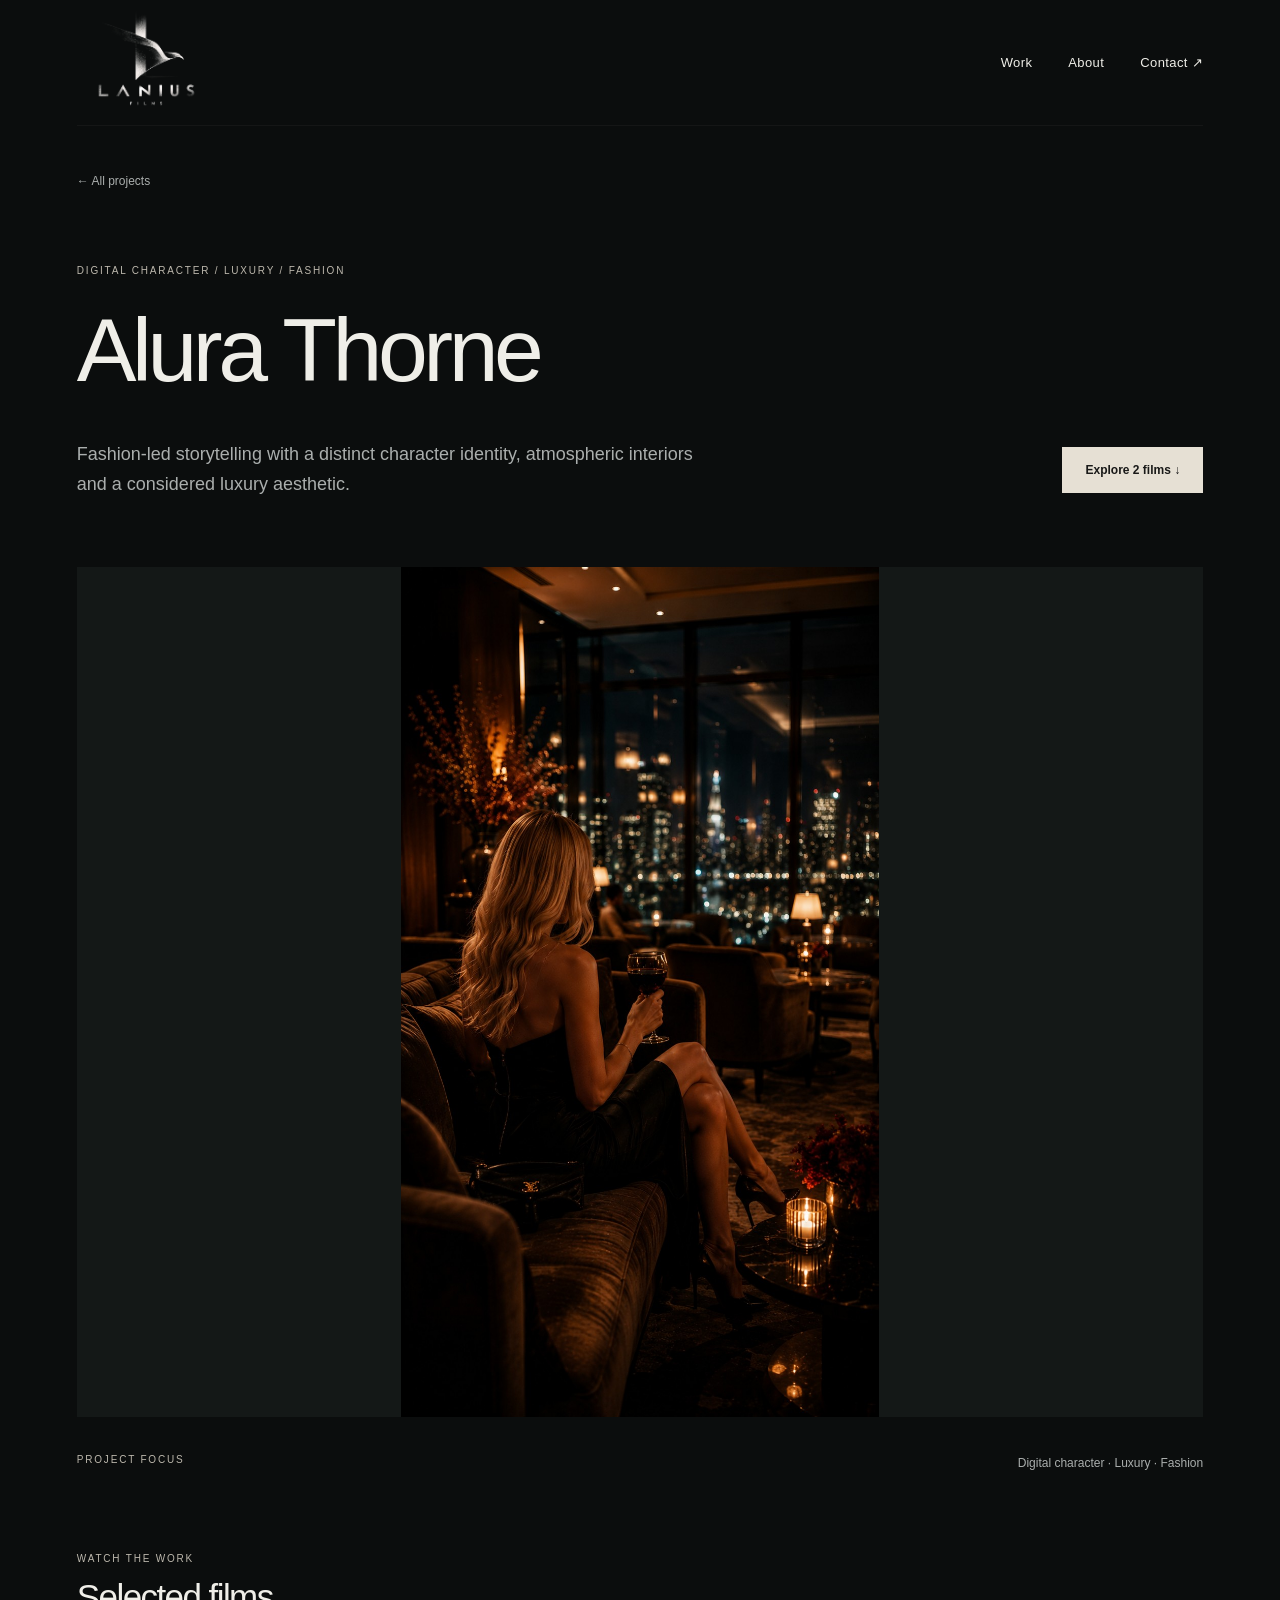
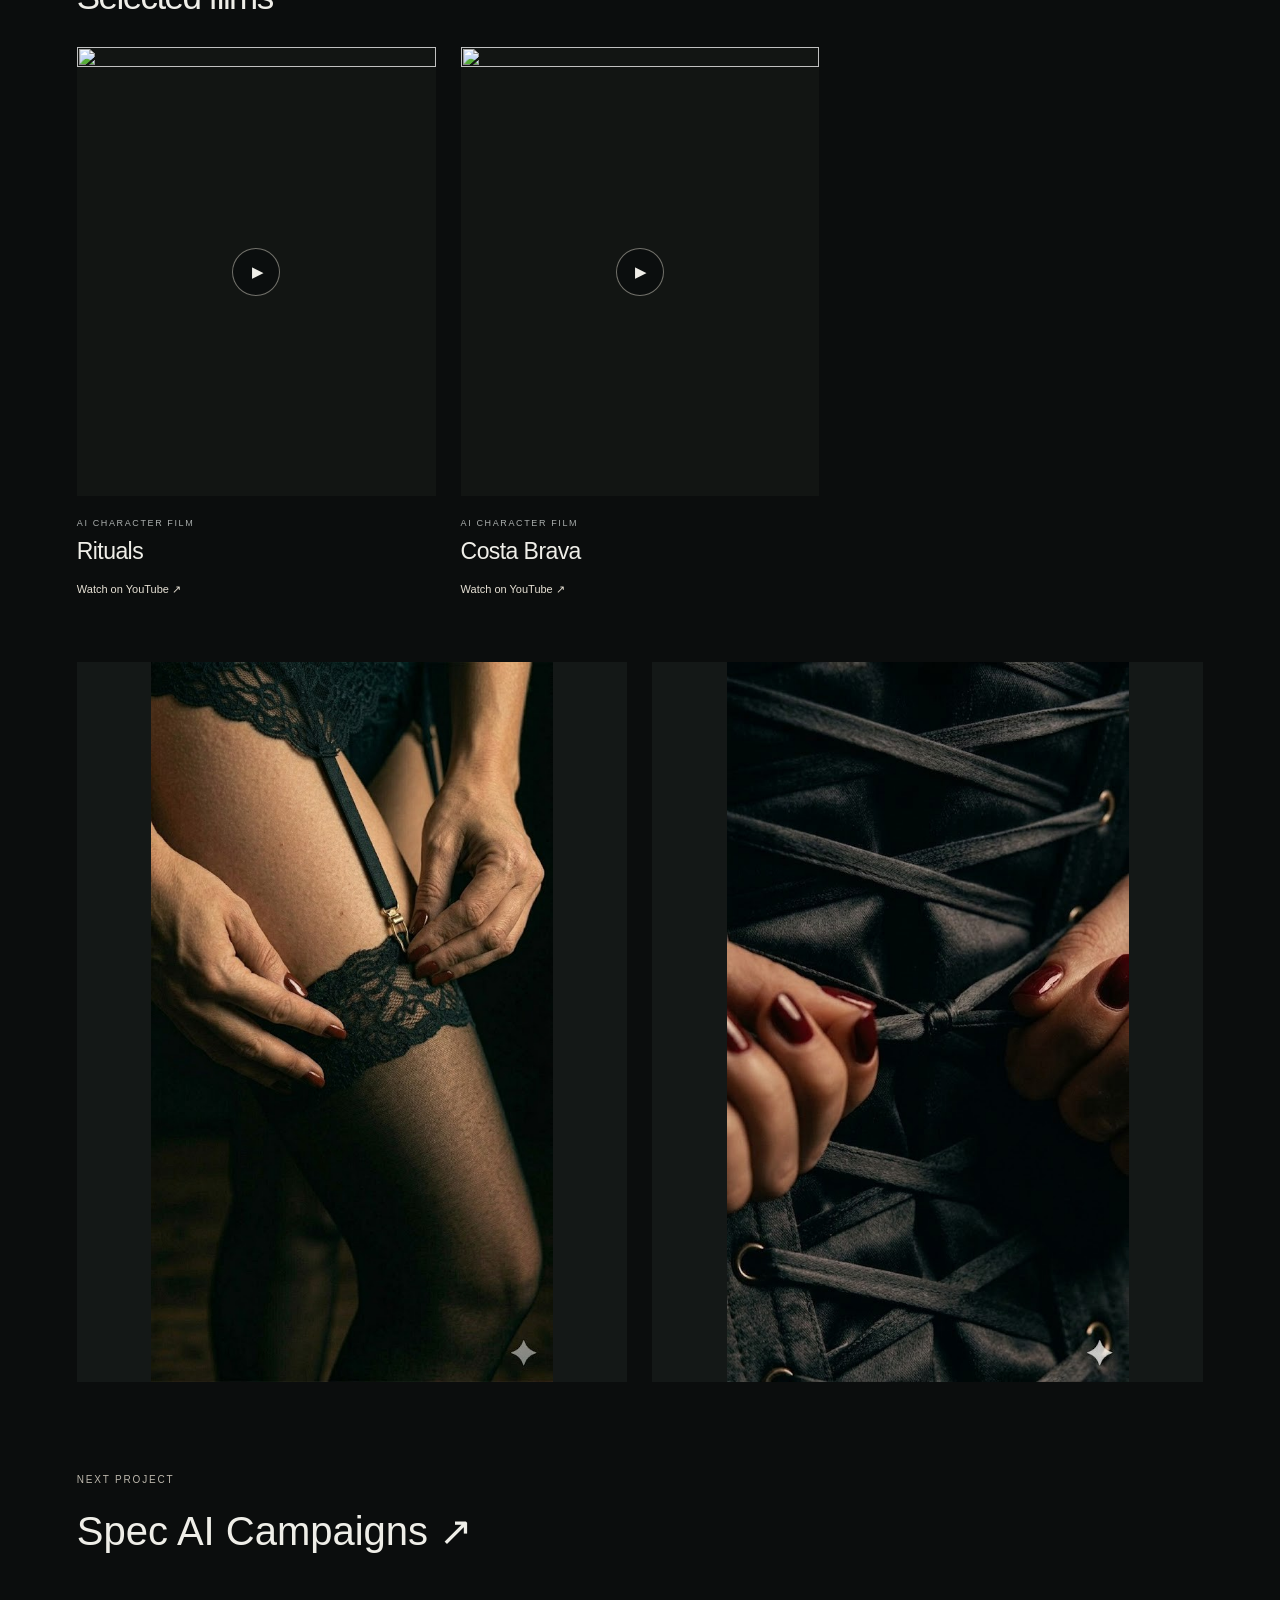
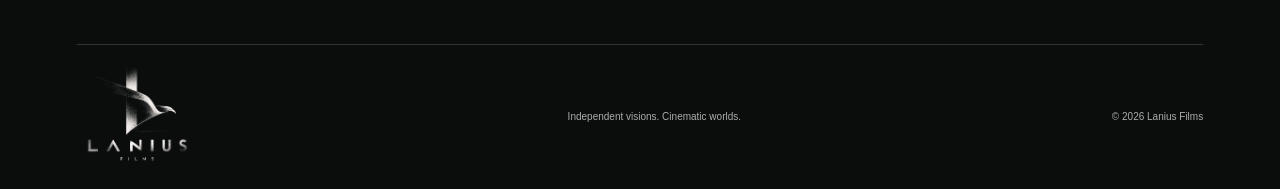
==== alura-thorne.html @ 18712091 "Refine ivory styling and balance Spec campaign layout" ====
<!doctype html><html lang="en"><head><meta charset="utf-8"><meta name="viewport" content="width=device-width, initial-scale=1"><meta name="description" content="Fashion-led storytelling with a distinct character identity, atmospheric interiors and a considered luxury aesthetic."><meta name="theme-color" content="#0b0d0d"><meta property="og:title" content="Alura Thorne — Lanius Films"><meta property="og:description" content="Fashion-led storytelling with a distinct character identity, atmospheric interiors and a considered luxury aesthetic."><meta property="og:image" content="https://laniusfilms.github.io/assets/lanius-logo.png"><title>Alura Thorne — Lanius Films</title><link rel="icon" href="assets/lanius-logo.png" type="image/png"><link rel="stylesheet" href="styles.css?v=20260930"></head><body><a class="skip" href="#main">Skip to content</a><header class="container"><a class="brand brand-logo" href="index.html" aria-label="Lanius Films — home"><img src="assets/lanius-logo.png" alt="Lanius Films" width="100" height="100"></a><nav aria-label="Main navigation"><a href="index.html#work">Work</a><a href="index.html#about">About</a><a href="index.html#contact">Contact ↗</a></nav></header><main id="main" class="container detail"><a class="back" href="index.html#work">← All projects</a><p class="eyebrow">Digital Character / Luxury / Fashion</p><h1>Alura Thorne</h1><div class="detail-intro"><p>Fashion-led storytelling with a distinct character identity, atmospheric interiors and a considered luxury aesthetic.</p><a class="button" href="#films">Explore 2 films ↓</a></div><figure class="detail-cover vertical"><img src="assets/alura.jpg" alt="Alura holding a glass in a hotel overlooking the city skyline" loading="eager" decoding="async"></figure><div class="detail-meta"><p class="eyebrow">PROJECT FOCUS</p><p>Digital character · Luxury · Fashion</p></div><section id="films" class="project-films"><p class="eyebrow">WATCH THE WORK</p><h2>Selected films</h2><div class="film-grid"><article class="film-card"><a href="https://www.youtube.com/shorts/4KPNG_sq3s0" target="_blank" rel="noopener noreferrer" aria-label="Watch Rituals on YouTube"><div class="film-thumb"><img src="https://i.ytimg.com/vi/4KPNG_sq3s0/oar2.jpg?sqp=-oaymwEoCJUDENAFSFqQAgHyq4qpAxcIARUAAIhC2AEB4gEKCBgQAhgGOAFAAQ==&amp;rs=AOn4CLD3b_OeU-OUunv0QFGUxrPpCVqupw&amp;usqp=CCk" alt="" loading="lazy" decoding="async"><span class="play-mark" aria-hidden="true">▶</span></div><p class="eyebrow">AI character film</p><h3>Rituals</h3><span class="film-cta">Watch on YouTube ↗</span></a></article><article class="film-card"><a href="https://www.youtube.com/shorts/yGPv1dmWs1Y" target="_blank" rel="noopener noreferrer" aria-label="Watch Costa Brava on YouTube"><div class="film-thumb"><img src="https://i.ytimg.com/vi/yGPv1dmWs1Y/hq720.jpg?sqp=-oaymwEoCJUDENAFSFryq4qpAxoIARUAAIhC0AEB2AEB4gEKCBgQAhgGOAFAAQ==&amp;rs=AOn4CLAK9YUFvxSxLBKEdHYCDzKNKzIwyA" alt="" loading="lazy" decoding="async"><span class="play-mark" aria-hidden="true">▶</span></div><p class="eyebrow">AI character film</p><h3>Costa Brava</h3><span class="film-cta">Watch on YouTube ↗</span></a></article></div></section><div class="gallery"><figure><img src="assets/alura-fashion-1.jpg" alt="Fashion detail with dark lace and warm light" loading="lazy"></figure><figure><img src="assets/alura-fashion-2.jpg" alt="Close-up of a black corset with cinematic lighting" loading="lazy"></figure></div><div class="next"><span class="eyebrow">NEXT PROJECT</span><a href="spec-ai-campaigns.html">Spec AI Campaigns ↗</a></div></main><footer class="container"><a class="brand brand-logo" href="index.html" aria-label="Lanius Films — home"><img src="assets/lanius-logo.png" alt="Lanius Films" width="100" height="100"></a><p>Independent visions. Cinematic worlds.</p><span>© 2026 Lanius Films</span></footer></body></html>
---- styles.css ----
:root{color-scheme:dark;--bg:#0b0d0d;--ink:#efeee8;--muted:#aaaead;--accent:#e6e0d4;--line:#303333}*{box-sizing:border-box}html{scroll-behavior:smooth;scroll-padding-top:30px}body{margin:0;background:var(--bg);color:var(--ink);font-family:Arial,Helvetica,sans-serif;-webkit-font-smoothing:antialiased}a{color:inherit;text-decoration:none}a:hover{color:var(--accent)}a:focus-visible{outline:2px solid var(--accent);outline-offset:6px}img{display:block;width:100%}.container{width:min(1320px,88%);margin:auto}header{height:100px;display:flex;align-items:center;justify-content:space-between}.brand{font-size:19px;letter-spacing:.08em;font-weight:800;display:flex;align-items:center;gap:5px}.brand span{font-weight:400}.brand i{height:7px;width:7px;background:var(--accent);border-radius:50%;margin-left:9px}nav{display:flex;gap:36px;font-size:13px}p{line-height:1.65;color:var(--muted)}.eyebrow{font-size:10px!important;font-weight:500;letter-spacing:.18em;text-transform:uppercase;line-height:1.6;color:var(--accent)}.hero{position:relative;min-height:700px;isolation:isolate;display:flex;align-items:center}.hero-image,.hero-shade{position:absolute;inset:0;height:100%;object-fit:cover;z-index:-2}.hero-image{object-position:center 55%}.hero-shade{z-index:-1;background:linear-gradient(90deg,rgba(5,9,9,.88),rgba(5,9,9,.28)),linear-gradient(0deg,var(--bg),transparent 35%)}.hero-inner{padding-top:65px}.hero h1{font-size:clamp(55px,6.9vw,104px);font-weight:400;line-height:1.02;letter-spacing:-.055em;margin:30px 0}.hero h1 em,.contact em{font-family:Georgia,serif;font-weight:400;color:var(--accent)}.intro{font-size:16px;color:#c8cbca}.actions{display:flex;gap:30px;align-items:center;margin:35px 0 70px}.button{display:inline-flex;background:var(--accent);color:#141b13;padding:17px 23px;font-size:12px;font-weight:600;border:1px solid var(--accent)}.button:hover{background:var(--ink);color:#111}.text-link{font-size:12px;border-bottom:1px solid #737c77;padding:12px 0}.hero-caption{border-top:1px solid #ffffff30;padding:22px 0;display:flex;justify-content:space-between;color:#b3baba;font-size:9px;letter-spacing:.14em}.section{padding-top:115px;padding-bottom:20px}.section-heading{display:flex;align-items:end;justify-content:space-between;margin-bottom:50px}.section-heading>p{font-size:13px}h2{font-size:clamp(32px,3.8vw,55px);font-weight:400;letter-spacing:-.045em;line-height:1.15;margin:20px 0}h2 span{color:#969c98}.project-grid{display:grid;grid-template-columns:1fr 1fr;gap:60px 32px}.project.featured{grid-column:1/-1}.media{display:block;position:relative;overflow:hidden;background:#171c1b}.media img{height:370px;object-fit:cover;transition:transform .6s}.featured .media img{height:570px}.portrait .media img{height:370px;object-position:50% 38%}.media:hover img{transform:scale(1.025)}.media:after{content:'';position:absolute;inset:65% 0 0;background:linear-gradient(transparent,#0009);pointer-events:none}.media-label{position:absolute;bottom:23px;left:24px;z-index:1;font-size:9px;text-transform:uppercase;letter-spacing:.13em}.arrow{position:absolute;right:22px;bottom:18px;z-index:1;font-size:25px}.project-text{padding-top:22px}.project-text .eyebrow{margin:0 0 8px;color:#9ca59b;font-size:9px!important}h3{font-size:30px;font-weight:400;letter-spacing:-.025em;margin:0}.project-text>p{font-size:13px;max-width:510px;margin-top:13px}.featured .project-text{display:flex;justify-content:space-between;gap:35px}.featured .project-text>p{max-width:430px}.spec-art{height:370px;background:radial-gradient(ellipse at 95% 0,#3a4030,transparent 65%),#191d18;display:flex;flex-direction:column;justify-content:center;padding:40px}.spec-art>span,.spec-art small{font-size:8px;letter-spacing:.16em;color:#a7b49b}.spec-art strong{font-size:65px;letter-spacing:-.06em;font-weight:400;line-height:.95;margin:25px 0;color:var(--accent)}.spec-art strong span{display:block;font-family:Georgia,serif;font-style:italic}.about{display:grid;grid-template-columns:1fr 1fr;gap:70px;border-top:1px solid var(--line);margin-top:110px;padding-top:80px}.about-copy{padding-top:25px}.about-copy .lead{font-size:22px;color:var(--ink);line-height:1.5}.about-copy>p{font-size:14px}.capabilities{display:grid;grid-template-columns:1fr 1fr;gap:0 22px;margin-top:35px}.capabilities span{padding:15px 0;border-top:1px solid var(--line);font-size:11px}.contact{padding-bottom:100px}.contact h2{font-size:clamp(65px,7vw,100px);line-height:1}.contact>p{font-size:14px}.contact-email{display:inline-block;font-size:clamp(19px,3vw,35px);border-bottom:1px solid #636d5b;padding:20px 0 14px}.socials{display:flex;gap:30px;margin-top:30px;font-size:12px}footer{border-top:1px solid var(--line);min-height:120px;display:flex;align-items:center;justify-content:space-between;gap:20px}footer .brand{font-size:14px}footer p,footer>span{font-size:10px;color:var(--muted)}.skip{position:absolute;top:-90px;left:15px;z-index:10;background:var(--accent);color:#000;padding:15px}.skip:focus{top:12px}.detail{padding-top:45px}.back{display:inline-block;font-size:12px;color:var(--muted);margin-bottom:65px}.detail h1{font-size:clamp(45px,7vw,100px);font-weight:400;letter-spacing:-.05em;margin:20px 0}.detail-intro{display:flex;align-items:center;justify-content:space-between;gap:30px;margin-bottom:50px}.detail-intro p{max-width:640px;font-size:18px}.pending{color:#b4bba9;border:1px solid #46503e;padding:15px 20px;font-size:12px;white-space:nowrap}.detail figure{margin:0}.detail-cover{background:#141817}.detail-cover img{max-height:760px;object-fit:contain}.detail-cover.vertical img{max-height:850px}.detail-meta{display:flex;justify-content:space-between;gap:25px;padding:25px 0 35px}.detail-meta>p{font-size:12px}.gallery{display:grid;grid-template-columns:repeat(2,minmax(0,1fr));gap:25px}.gallery img{height:100%;max-height:720px;object-fit:contain;background:#141817}.next{display:flex;flex-direction:column;gap:20px;padding:90px 0}.next a{font-size:40px}.detail-spec{height:480px}.detail-spec strong{font-size:90px}@media(min-width:901px){.project:nth-child(2){grid-column:1/-1}.project:nth-child(2) .media img{height:520px}.project:nth-child(5){grid-column:1/-1}.project:nth-child(5) .media .spec-art{height:340px}.portrait .media img{height:620px;object-fit:contain;background:#131716}}@media(max-width:700px){.container{width:88%}header{height:80px}.brand{font-size:14px;gap:3px}nav{gap:16px;font-size:11px}.brand i{display:none}.hero{min-height:670px}.hero-image{object-position:62% center}.hero h1{font-size:59px}.hero-inner{padding-top:40px}.intro{font-size:14px}.intro br{display:none}.hero .eyebrow{max-width:260px}.actions{gap:20px;align-items:start;flex-direction:column;margin-bottom:50px}.hero-caption{font-size:8px;gap:20px}.hero-caption span:last-child{display:none}.section{padding-top:70px}.section-heading{display:block;margin-bottom:30px}.section-heading>p{margin-top:25px}.project-grid{grid-template-columns:1fr;gap:35px}.featured .media img,.media img{height:auto;aspect-ratio:16/10}.portrait .media img{height:auto;aspect-ratio:4/5;object-position:center 35%}.featured .project-text{display:block}.media-label{left:16px;bottom:20px;font-size:8px}.project-text{padding-top:18px}.spec-art{height:300px;padding:30px}.spec-art strong{font-size:60px}.about{grid-template-columns:1fr;gap:10px;margin-top:65px;padding-top:50px}.about-copy{padding-top:0}.about-copy .lead{font-size:20px}.contact{padding-bottom:70px}footer{flex-wrap:wrap;justify-content:start;gap:15px;padding:30px 0}footer p{width:100%;margin:0;order:3}.detail{padding-top:25px}.back{margin-bottom:40px}.detail-intro{display:block}.detail-intro p{font-size:16px}.pending{display:inline-block;margin-top:15px}.detail-meta{display:block}.gallery{grid-template-columns:1fr}.next a{font-size:32px}.detail-spec strong{font-size:65px}}@media(prefers-reduced-motion:reduce){html{scroll-behavior:auto}.media img{transition:none}}

.video-actions{display:flex;flex-wrap:wrap;gap:12px}.project>.video-actions{margin-top:12px}.detail-intro>.video-actions{flex-shrink:0;max-width:48%}@media(max-width:700px){.detail-intro>.video-actions{max-width:100%;margin-top:22px}}
/* Portfolio expansion: original brand artwork and curated film library. */
header{height:118px}.brand-logo{display:block;width:108px;height:108px;flex-shrink:0}.brand-logo img{width:100%;height:100%;object-fit:contain;mix-blend-mode:screen}footer .brand-logo{width:120px;height:120px}footer{min-height:145px}.hero{min-height:650px}.reel-section{padding-top:55px}.reel-preview{display:grid;grid-template-columns:1fr 1fr;gap:55px;align-items:center;padding:30px 0;border-bottom:1px solid var(--line)}.reel-preview h2{font-size:40px}.reel-preview p{font-size:13px}.reel-image{position:relative;overflow:hidden;background:#141817}.reel-image img{aspect-ratio:16/9;object-fit:cover}.play-mark{position:absolute;left:50%;top:50%;transform:translate(-50%,-50%);width:48px;height:48px;border-radius:50%;display:grid;place-items:center;background:#0b0d0dc9;border:1px solid #e3e9dc99;color:#eaf0dd;font-size:15px;padding-left:3px}.project-actions{display:flex;align-items:center;flex-wrap:wrap;gap:25px;margin-top:18px}.project-actions .button{padding:14px 18px}.spec-project .media img{height:390px!important;object-fit:contain!important;background:#181612}.film-grid{display:grid;grid-template-columns:repeat(3,minmax(0,1fr));gap:40px 25px}.film-card{min-width:0}.film-card a{display:block}.film-thumb{position:relative;overflow:hidden;background:#141817}.film-thumb img{width:100%;aspect-ratio:16/10;object-fit:cover;transition:transform .3s}.film-card:hover .film-thumb img{transform:scale(1.025)}.film-card h3{font-size:23px;line-height:1.2;margin:8px 0 13px}.film-card .eyebrow{margin:20px 0 0;color:var(--muted);font-size:9px!important}.film-cta{font-size:11px;color:var(--accent)}.channel-link{display:inline-block;margin-top:45px}.project-films{padding:20px 0 65px}.project-films h2{font-size:35px;margin:10px 0 30px}.project-films .film-thumb img{aspect-ratio:4/5;object-fit:contain;background:#121513}.detail-intro>.button{flex-shrink:0}.more-work{padding-bottom:30px}
@media(max-width:900px){.film-grid{grid-template-columns:repeat(2,minmax(0,1fr))}.reel-preview{gap:25px}.reel-preview h2{font-size:32px}.brand-logo{width:94px;height:94px}header{height:100px}}
@media(max-width:700px){header{height:94px}.brand-logo{width:85px;height:85px}.hero{min-height:640px}.reel-preview{grid-template-columns:1fr;gap:20px}.reel-section{padding-top:25px}.reel-preview h2{font-size:32px;margin:10px 0}.film-grid{grid-template-columns:1fr 1fr;gap:30px 15px}.film-card h3{font-size:18px}.film-card .eyebrow{font-size:8px!important;letter-spacing:.1em}.film-thumb img{aspect-ratio:4/5}.play-mark{width:38px;height:38px;font-size:12px}.project-actions{gap:16px}.spec-project .media img{height:340px!important}.detail-intro>.button{margin-top:15px}.project-films .film-grid{grid-template-columns:1fr 1fr}.project-films .film-card h3{font-size:18px}.project-films{padding-bottom:45px}footer p{width:auto;order:initial;flex:1}.more-work{padding-bottom:0}.hero .actions{margin-bottom:35px}}
@media(prefers-reduced-motion:reduce){.film-thumb img{transition:none}}

/* Restrained ivory palette and balanced desktop project presentation. */
header{height:126px;border-bottom:1px solid #ffffff0a}
.brand-logo{width:138px;height:116px;overflow:hidden}
.brand-logo img{transform:scale(1.23);object-position:center}
nav{letter-spacing:.03em}
.button{color:#191918;padding:15px 22px;transition:background .2s}
.eyebrow{color:#bdb8ad}.project-text .eyebrow{color:#a7aaa5}
.hero h1{font-size:clamp(55px,6.5vw,96px)}
.project-grid{gap:64px 36px}
.project.featured .media img{height:clamp(310px,30vw,420px)}
.project:nth-child(2) .media img{height:clamp(300px,32vw,450px)}
.project.spec-project{display:grid;grid-template-columns:minmax(0,.9fr) minmax(0,1.1fr);gap:clamp(30px,5vw,76px);align-items:center;border-top:1px solid var(--line);border-bottom:1px solid var(--line);padding:48px 0}
.spec-copy h3{font-size:clamp(32px,3.1vw,46px);line-height:1.08;max-width:340px;margin:20px 0}
.spec-copy>p{font-size:14px;max-width:400px}
.spec-copy .spec-focus{font-size:11px;color:#bdb8ad;margin:25px 0}
.spec-copy .text-link{display:inline-block}
.spec-films{display:grid;grid-template-columns:repeat(2,minmax(0,1fr));gap:22px}
.spec-films .film-thumb img{aspect-ratio:9/16;object-fit:cover}
.spec-films .film-card h3{font-size:20px}
.spec-films .film-card .eyebrow{margin-top:18px}
.play-mark{border-color:#e6e0d477;color:var(--ink)}
@media(max-width:900px){.project.spec-project{grid-template-columns:1fr;gap:30px}.spec-copy h3,.spec-copy>p{max-width:560px}.spec-films{max-width:600px}.brand-logo{width:120px;height:106px}header{height:112px}}
@media(max-width:700px){header{height:98px}.brand-logo{width:100px;height:90px}.hero h1{font-size:clamp(48px,12vw,59px)}.project-grid{gap:42px}.project.featured .media img,.project:nth-child(2) .media img{height:auto;aspect-ratio:16/10}.project.spec-project{padding:32px 0;gap:25px}.spec-films{gap:14px}.spec-films .film-card h3{font-size:18px}.spec-copy h3{font-size:34px}.spec-copy>p{font-size:13px}footer .brand-logo{width:110px;height:100px}}
@media(prefers-reduced-motion:reduce){.button{transition:none}}
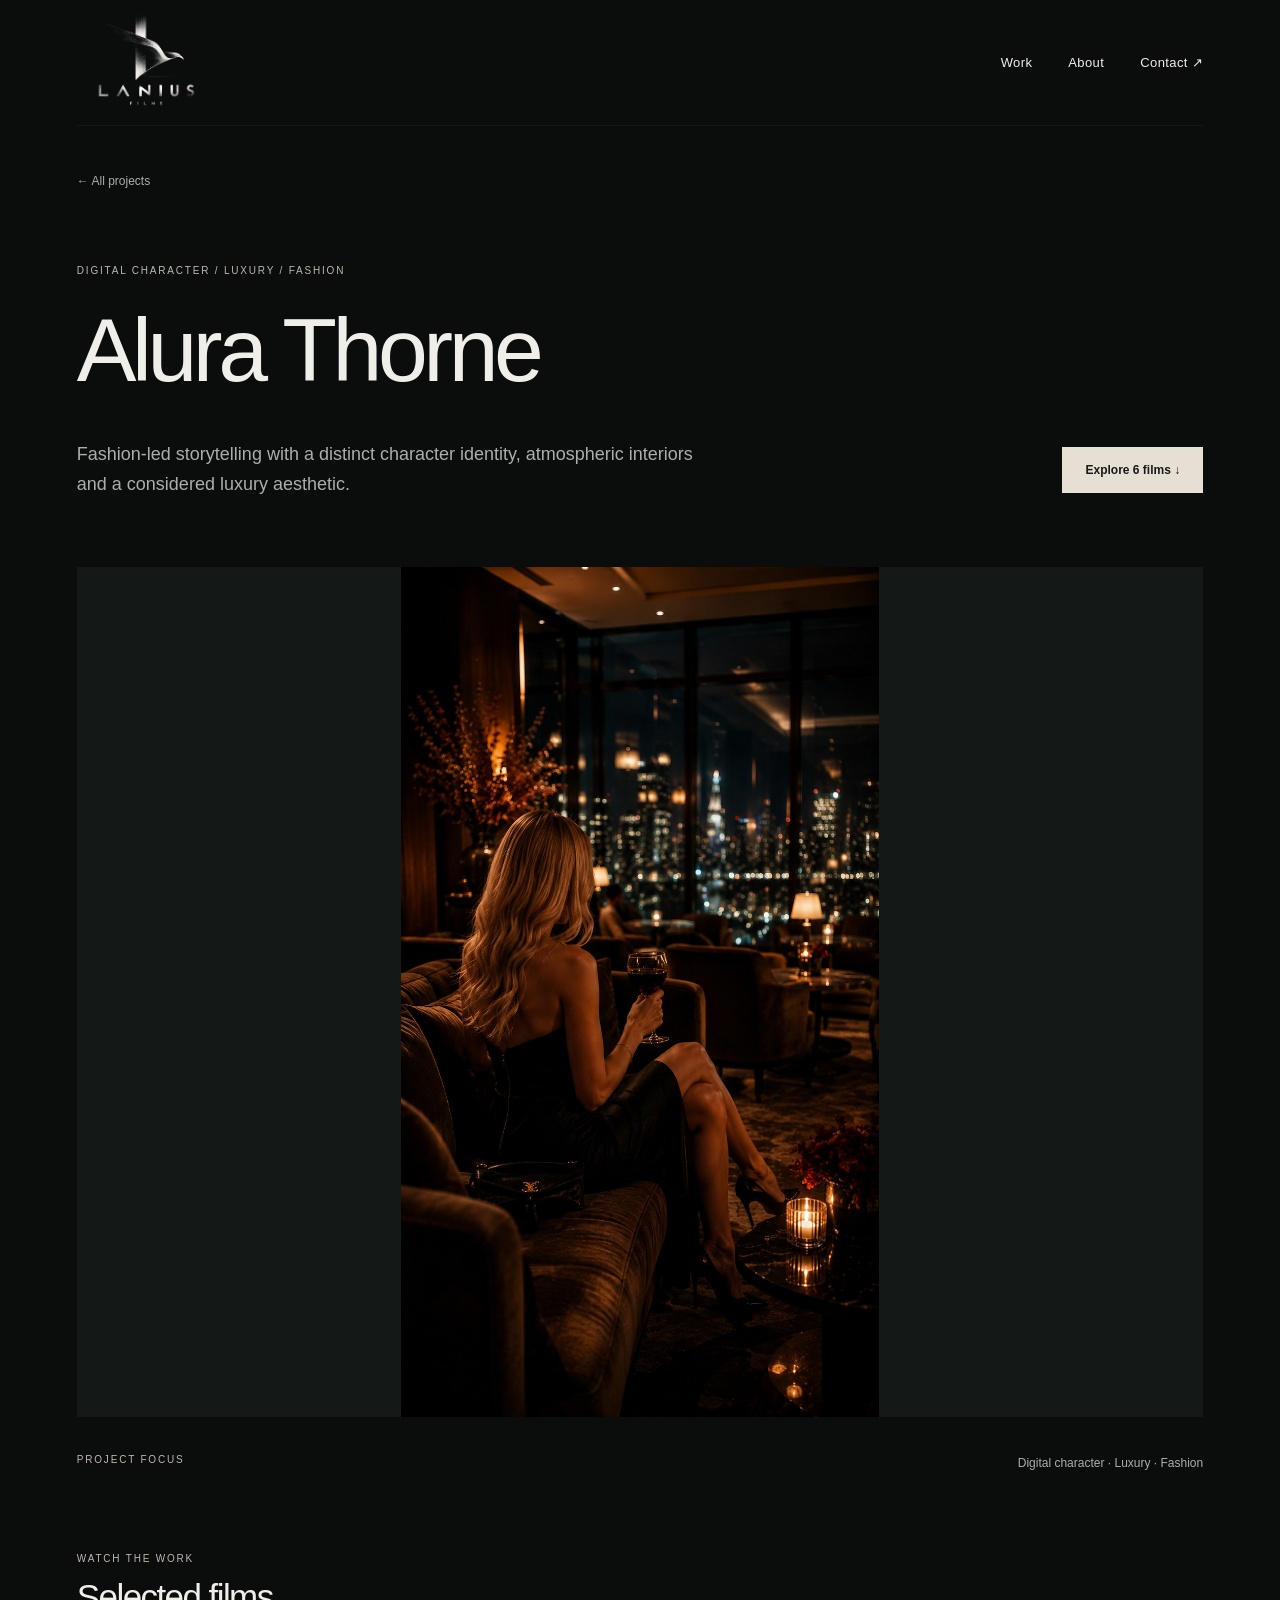
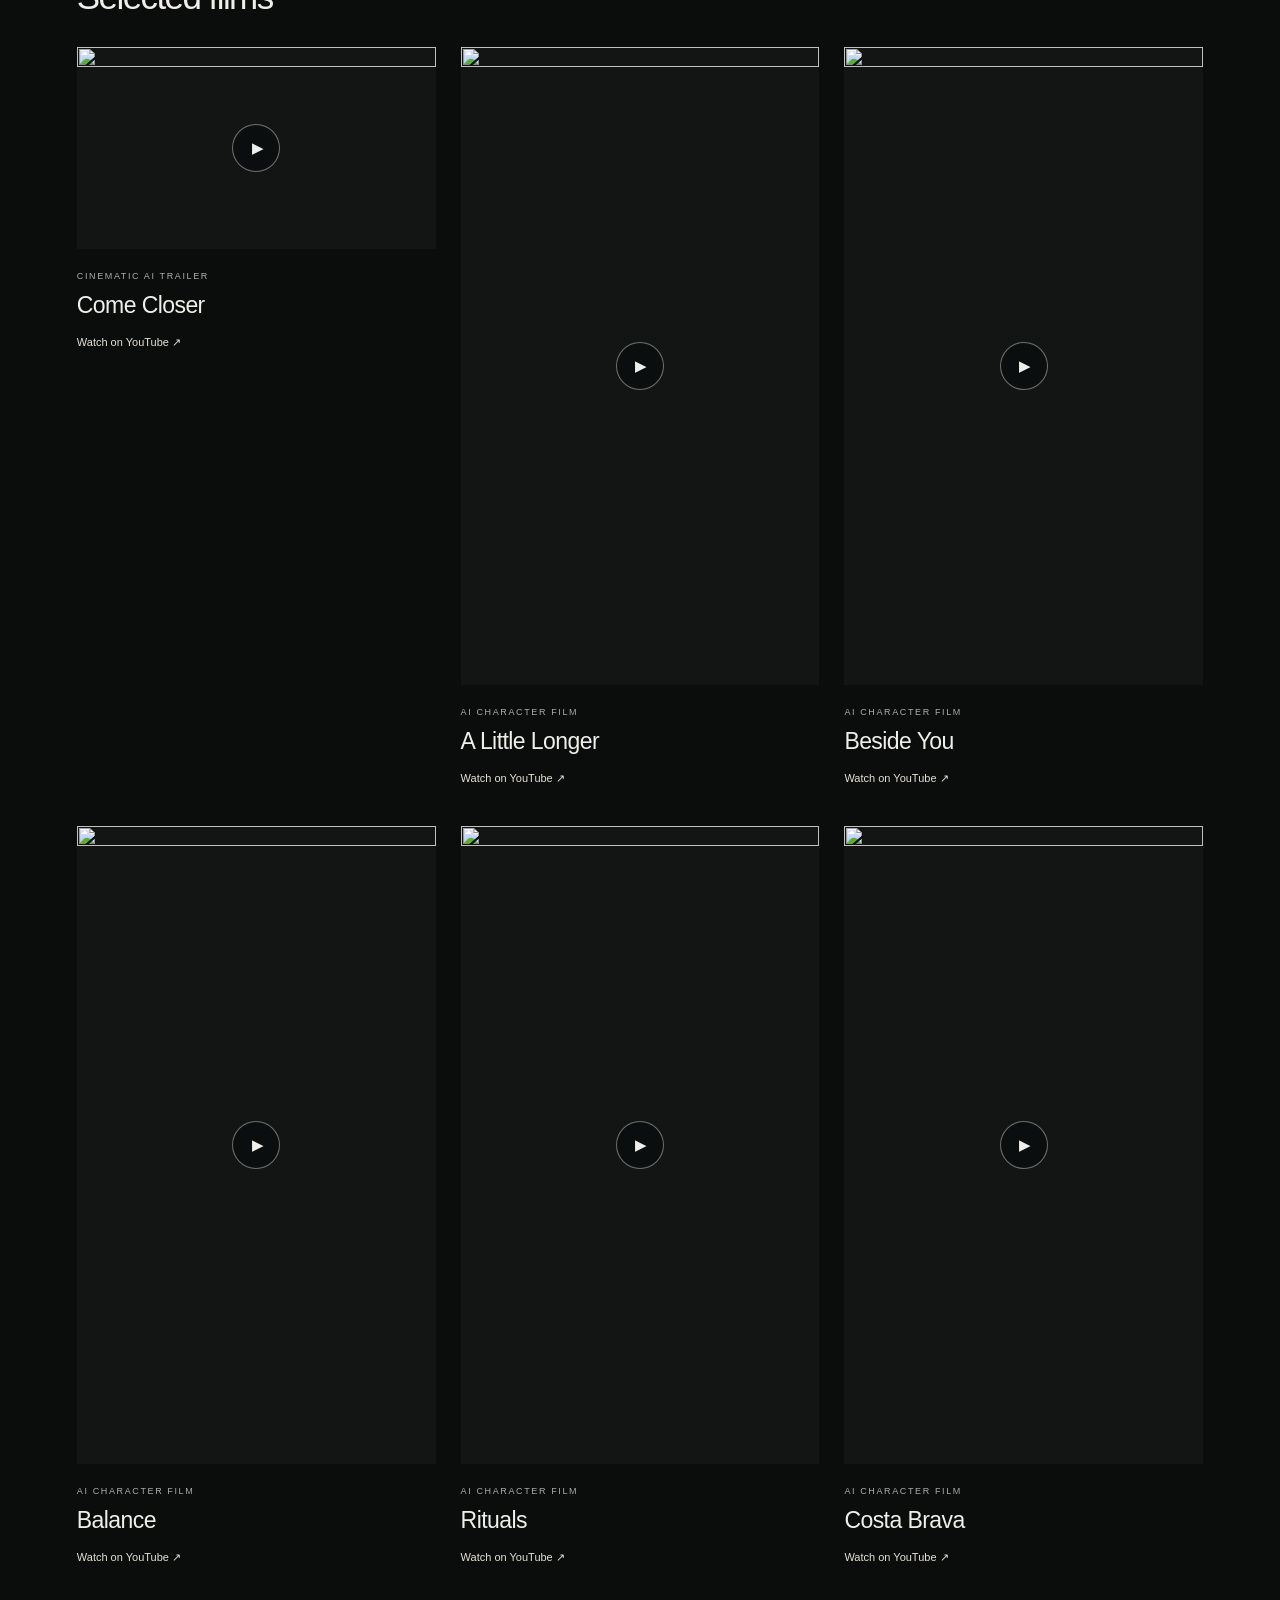
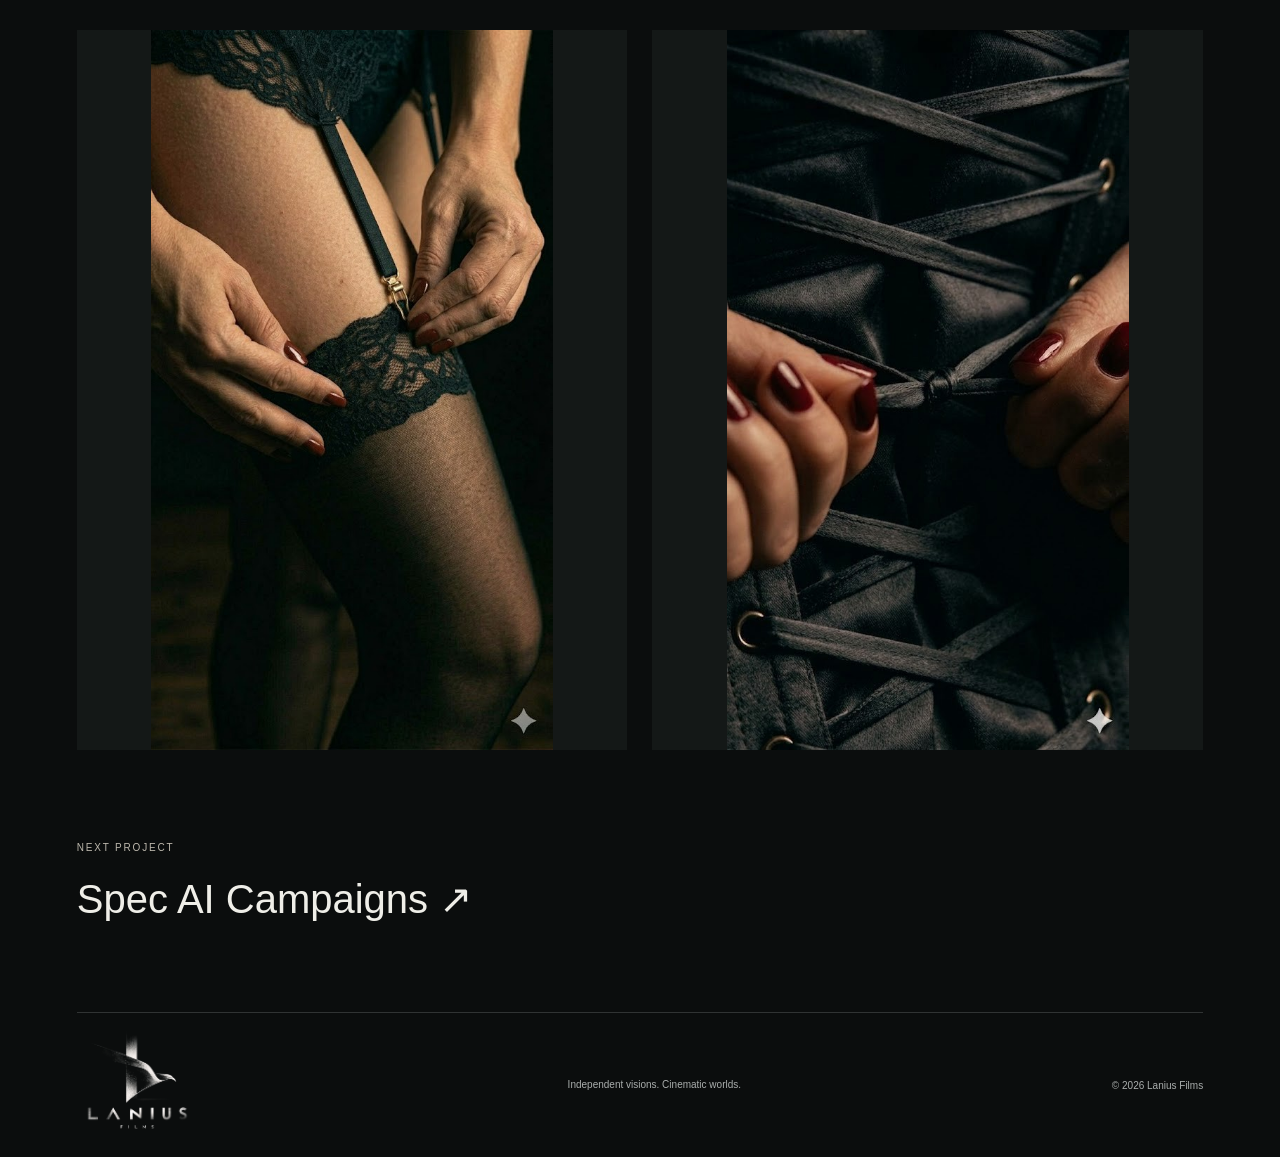
==== commit 41deac3d: "Refresh portfolio with latest AI campaigns and character films" ====
--- a/alura-thorne.html
+++ b/alura-thorne.html
@@ -1 +1 @@
-<!doctype html><html lang="en"><head><meta charset="utf-8"><meta name="viewport" content="width=device-width, initial-scale=1"><meta name="description" content="Fashion-led storytelling with a distinct character identity, atmospheric interiors and a considered luxury aesthetic."><meta name="theme-color" content="#0b0d0d"><meta property="og:title" content="Alura Thorne — Lanius Films"><meta property="og:description" content="Fashion-led storytelling with a distinct character identity, atmospheric interiors and a considered luxury aesthetic."><meta property="og:image" content="https://laniusfilms.github.io/assets/lanius-logo.png"><title>Alura Thorne — Lanius Films</title><link rel="icon" href="assets/lanius-logo.png" type="image/png"><link rel="stylesheet" href="styles.css?v=20260930"></head><body><a class="skip" href="#main">Skip to content</a><header class="container"><a class="brand brand-logo" href="index.html" aria-label="Lanius Films — home"><img src="assets/lanius-logo.png" alt="Lanius Films" width="100" height="100"></a><nav aria-label="Main navigation"><a href="index.html#work">Work</a><a href="index.html#about">About</a><a href="index.html#contact">Contact ↗</a></nav></header><main id="main" class="container detail"><a class="back" href="index.html#work">← All projects</a><p class="eyebrow">Digital Character / Luxury / Fashion</p><h1>Alura Thorne</h1><div class="detail-intro"><p>Fashion-led storytelling with a distinct character identity, atmospheric interiors and a considered luxury aesthetic.</p><a class="button" href="#films">Explore 2 films ↓</a></div><figure class="detail-cover vertical"><img src="assets/alura.jpg" alt="Alura holding a glass in a hotel overlooking the city skyline" loading="eager" decoding="async"></figure><div class="detail-meta"><p class="eyebrow">PROJECT FOCUS</p><p>Digital character · Luxury · Fashion</p></div><section id="films" class="project-films"><p class="eyebrow">WATCH THE WORK</p><h2>Selected films</h2><div class="film-grid"><article class="film-card"><a href="https://www.youtube.com/shorts/4KPNG_sq3s0" target="_blank" rel="noopener noreferrer" aria-label="Watch Rituals on YouTube"><div class="film-thumb"><img src="https://i.ytimg.com/vi/4KPNG_sq3s0/oar2.jpg?sqp=-oaymwEoCJUDENAFSFqQAgHyq4qpAxcIARUAAIhC2AEB4gEKCBgQAhgGOAFAAQ==&amp;rs=AOn4CLD3b_OeU-OUunv0QFGUxrPpCVqupw&amp;usqp=CCk" alt="" loading="lazy" decoding="async"><span class="play-mark" aria-hidden="true">▶</span></div><p class="eyebrow">AI character film</p><h3>Rituals</h3><span class="film-cta">Watch on YouTube ↗</span></a></article><article class="film-card"><a href="https://www.youtube.com/shorts/yGPv1dmWs1Y" target="_blank" rel="noopener noreferrer" aria-label="Watch Costa Brava on YouTube"><div class="film-thumb"><img src="https://i.ytimg.com/vi/yGPv1dmWs1Y/hq720.jpg?sqp=-oaymwEoCJUDENAFSFryq4qpAxoIARUAAIhC0AEB2AEB4gEKCBgQAhgGOAFAAQ==&amp;rs=AOn4CLAK9YUFvxSxLBKEdHYCDzKNKzIwyA" alt="" loading="lazy" decoding="async"><span class="play-mark" aria-hidden="true">▶</span></div><p class="eyebrow">AI character film</p><h3>Costa Brava</h3><span class="film-cta">Watch on YouTube ↗</span></a></article></div></section><div class="gallery"><figure><img src="assets/alura-fashion-1.jpg" alt="Fashion detail with dark lace and warm light" loading="lazy"></figure><figure><img src="assets/alura-fashion-2.jpg" alt="Close-up of a black corset with cinematic lighting" loading="lazy"></figure></div><div class="next"><span class="eyebrow">NEXT PROJECT</span><a href="spec-ai-campaigns.html">Spec AI Campaigns ↗</a></div></main><footer class="container"><a class="brand brand-logo" href="index.html" aria-label="Lanius Films — home"><img src="assets/lanius-logo.png" alt="Lanius Films" width="100" height="100"></a><p>Independent visions. Cinematic worlds.</p><span>© 2026 Lanius Films</span></footer></body></html>+<!doctype html><html lang="en"><head><meta charset="utf-8"><meta name="viewport" content="width=device-width, initial-scale=1"><meta name="description" content="Fashion-led storytelling with a distinct character identity, atmospheric interiors and a considered luxury aesthetic."><meta name="theme-color" content="#0b0d0d"><meta property="og:title" content="Alura Thorne — Lanius Films"><meta property="og:description" content="Fashion-led storytelling with a distinct character identity, atmospheric interiors and a considered luxury aesthetic."><meta property="og:image" content="https://laniusfilms.github.io/assets/lanius-logo.png"><title>Alura Thorne — Lanius Films</title><link rel="icon" href="assets/lanius-logo.png" type="image/png"><link rel="stylesheet" href="styles.css?v=20261104"></head><body><a class="skip" href="#main">Skip to content</a><header class="container"><a class="brand brand-logo" href="index.html" aria-label="Lanius Films — home"><img src="assets/lanius-logo.png" alt="Lanius Films" width="100" height="100"></a><nav aria-label="Main navigation"><a href="index.html#work">Work</a><a href="index.html#about">About</a><a href="index.html#contact">Contact ↗</a></nav></header><main id="main" class="container detail"><a class="back" href="index.html#work">← All projects</a><p class="eyebrow">Digital Character / Luxury / Fashion</p><h1>Alura Thorne</h1><div class="detail-intro"><p>Fashion-led storytelling with a distinct character identity, atmospheric interiors and a considered luxury aesthetic.</p><a class="button" href="#films">Explore 6 films ↓</a></div><figure class="detail-cover vertical"><img src="assets/alura.jpg" alt="Alura holding a glass in a hotel overlooking the city skyline" loading="eager" decoding="async"></figure><div class="detail-meta"><p class="eyebrow">PROJECT FOCUS</p><p>Digital character · Luxury · Fashion</p></div><section id="films" class="project-films"><p class="eyebrow">WATCH THE WORK</p><h2>Selected films</h2><div class="film-grid"><article class="film-card landscape"><a href="https://www.youtube.com/watch?v=97rAzkZPVqM" target="_blank" rel="noopener noreferrer" aria-label="Watch Come Closer on YouTube"><div class="film-thumb"><img src="https://i.ytimg.com/vi/97rAzkZPVqM/hqdefault.jpg" alt="" loading="lazy" decoding="async"><span class="play-mark" aria-hidden="true">▶</span></div><p class="eyebrow">Cinematic AI trailer</p><h3>Come Closer</h3><span class="film-cta">Watch on YouTube ↗</span></a></article><article class="film-card portrait"><a href="https://www.youtube.com/shorts/K3hB-RP3zM8" target="_blank" rel="noopener noreferrer" aria-label="Watch A Little Longer on YouTube"><div class="film-thumb"><img src="https://i.ytimg.com/vi/K3hB-RP3zM8/hqdefault.jpg" alt="" loading="lazy" decoding="async"><span class="play-mark" aria-hidden="true">▶</span></div><p class="eyebrow">AI character film</p><h3>A Little Longer</h3><span class="film-cta">Watch on YouTube ↗</span></a></article><article class="film-card portrait"><a href="https://www.youtube.com/shorts/caqMSJXVtnQ" target="_blank" rel="noopener noreferrer" aria-label="Watch Beside You on YouTube"><div class="film-thumb"><img src="https://i.ytimg.com/vi/caqMSJXVtnQ/hqdefault.jpg" alt="" loading="lazy" decoding="async"><span class="play-mark" aria-hidden="true">▶</span></div><p class="eyebrow">AI character film</p><h3>Beside You</h3><span class="film-cta">Watch on YouTube ↗</span></a></article><article class="film-card portrait"><a href="https://www.youtube.com/shorts/OqDUNW3se6k" target="_blank" rel="noopener noreferrer" aria-label="Watch Balance on YouTube"><div class="film-thumb"><img src="https://i.ytimg.com/vi/OqDUNW3se6k/hqdefault.jpg" alt="" loading="lazy" decoding="async"><span class="play-mark" aria-hidden="true">▶</span></div><p class="eyebrow">AI character film</p><h3>Balance</h3><span class="film-cta">Watch on YouTube ↗</span></a></article><article class="film-card portrait"><a href="https://www.youtube.com/shorts/4KPNG_sq3s0" target="_blank" rel="noopener noreferrer" aria-label="Watch Rituals on YouTube"><div class="film-thumb"><img src="https://i.ytimg.com/vi/4KPNG_sq3s0/oar2.jpg?sqp=-oaymwEoCJUDENAFSFqQAgHyq4qpAxcIARUAAIhC2AEB4gEKCBgQAhgGOAFAAQ==&amp;rs=AOn4CLD3b_OeU-OUunv0QFGUxrPpCVqupw&amp;usqp=CCk" alt="" loading="lazy" decoding="async"><span class="play-mark" aria-hidden="true">▶</span></div><p class="eyebrow">AI character film</p><h3>Rituals</h3><span class="film-cta">Watch on YouTube ↗</span></a></article><article class="film-card portrait"><a href="https://www.youtube.com/shorts/yGPv1dmWs1Y" target="_blank" rel="noopener noreferrer" aria-label="Watch Costa Brava on YouTube"><div class="film-thumb"><img src="https://i.ytimg.com/vi/yGPv1dmWs1Y/hq720.jpg?sqp=-oaymwEoCJUDENAFSFryq4qpAxoIARUAAIhC0AEB2AEB4gEKCBgQAhgGOAFAAQ==&amp;rs=AOn4CLAK9YUFvxSxLBKEdHYCDzKNKzIwyA" alt="" loading="lazy" decoding="async"><span class="play-mark" aria-hidden="true">▶</span></div><p class="eyebrow">AI character film</p><h3>Costa Brava</h3><span class="film-cta">Watch on YouTube ↗</span></a></article></div></section><div class="gallery"><figure><img src="assets/alura-fashion-1.jpg" alt="Fashion detail with dark lace and warm light" loading="lazy"></figure><figure><img src="assets/alura-fashion-2.jpg" alt="Close-up of a black corset with cinematic lighting" loading="lazy"></figure></div><div class="next"><span class="eyebrow">NEXT PROJECT</span><a href="spec-ai-campaigns.html">Spec AI Campaigns ↗</a></div></main><footer class="container"><a class="brand brand-logo" href="index.html" aria-label="Lanius Films — home"><img src="assets/lanius-logo.png" alt="Lanius Films" width="100" height="100"></a><p>Independent visions. Cinematic worlds.</p><span>© 2026 Lanius Films</span></footer></body></html>
--- a/styles.css
+++ b/styles.css
@@ -31,3 +31,16 @@
 @media(max-width:900px){.project.spec-project{grid-template-columns:1fr;gap:30px}.spec-copy h3,.spec-copy>p{max-width:560px}.spec-films{max-width:600px}.brand-logo{width:120px;height:106px}header{height:112px}}
 @media(max-width:700px){header{height:98px}.brand-logo{width:100px;height:90px}.hero h1{font-size:clamp(48px,12vw,59px)}.project-grid{gap:42px}.project.featured .media img,.project:nth-child(2) .media img{height:auto;aspect-ratio:16/10}.project.spec-project{padding:32px 0;gap:25px}.spec-films{gap:14px}.spec-films .film-card h3{font-size:18px}.spec-copy h3{font-size:34px}.spec-copy>p{font-size:13px}footer .brand-logo{width:110px;height:100px}}
 @media(prefers-reduced-motion:reduce){.button{transition:none}}
+
+/* Softer hero emphasis. */
+.hero h1 em{color:#c6bfb2}
+
+/* AI campaign collection: respect each film's original format. */
+.campaign-films{grid-template-columns:repeat(3,minmax(0,1fr));gap:16px}
+.spec-project{grid-template-columns:minmax(0,.7fr) minmax(0,1.3fr)!important}
+.campaign-films .film-thumb img{aspect-ratio:4/5;object-fit:contain;background:#101211}
+.film-card.landscape .film-thumb img{aspect-ratio:16/9;object-fit:cover}
+.project-films .film-card.portrait .film-thumb img{aspect-ratio:9/16;object-fit:contain}
+.alternate-cuts{display:flex;gap:25px;margin-bottom:45px}
+@media(max-width:900px){.spec-project{grid-template-columns:1fr!important}.campaign-films{max-width:none}}
+@media(max-width:700px){.campaign-films{grid-template-columns:1fr 1fr}.campaign-films .film-card:last-child{grid-column:1/-1;max-width:100%}.hero .eyebrow{max-width:300px}}
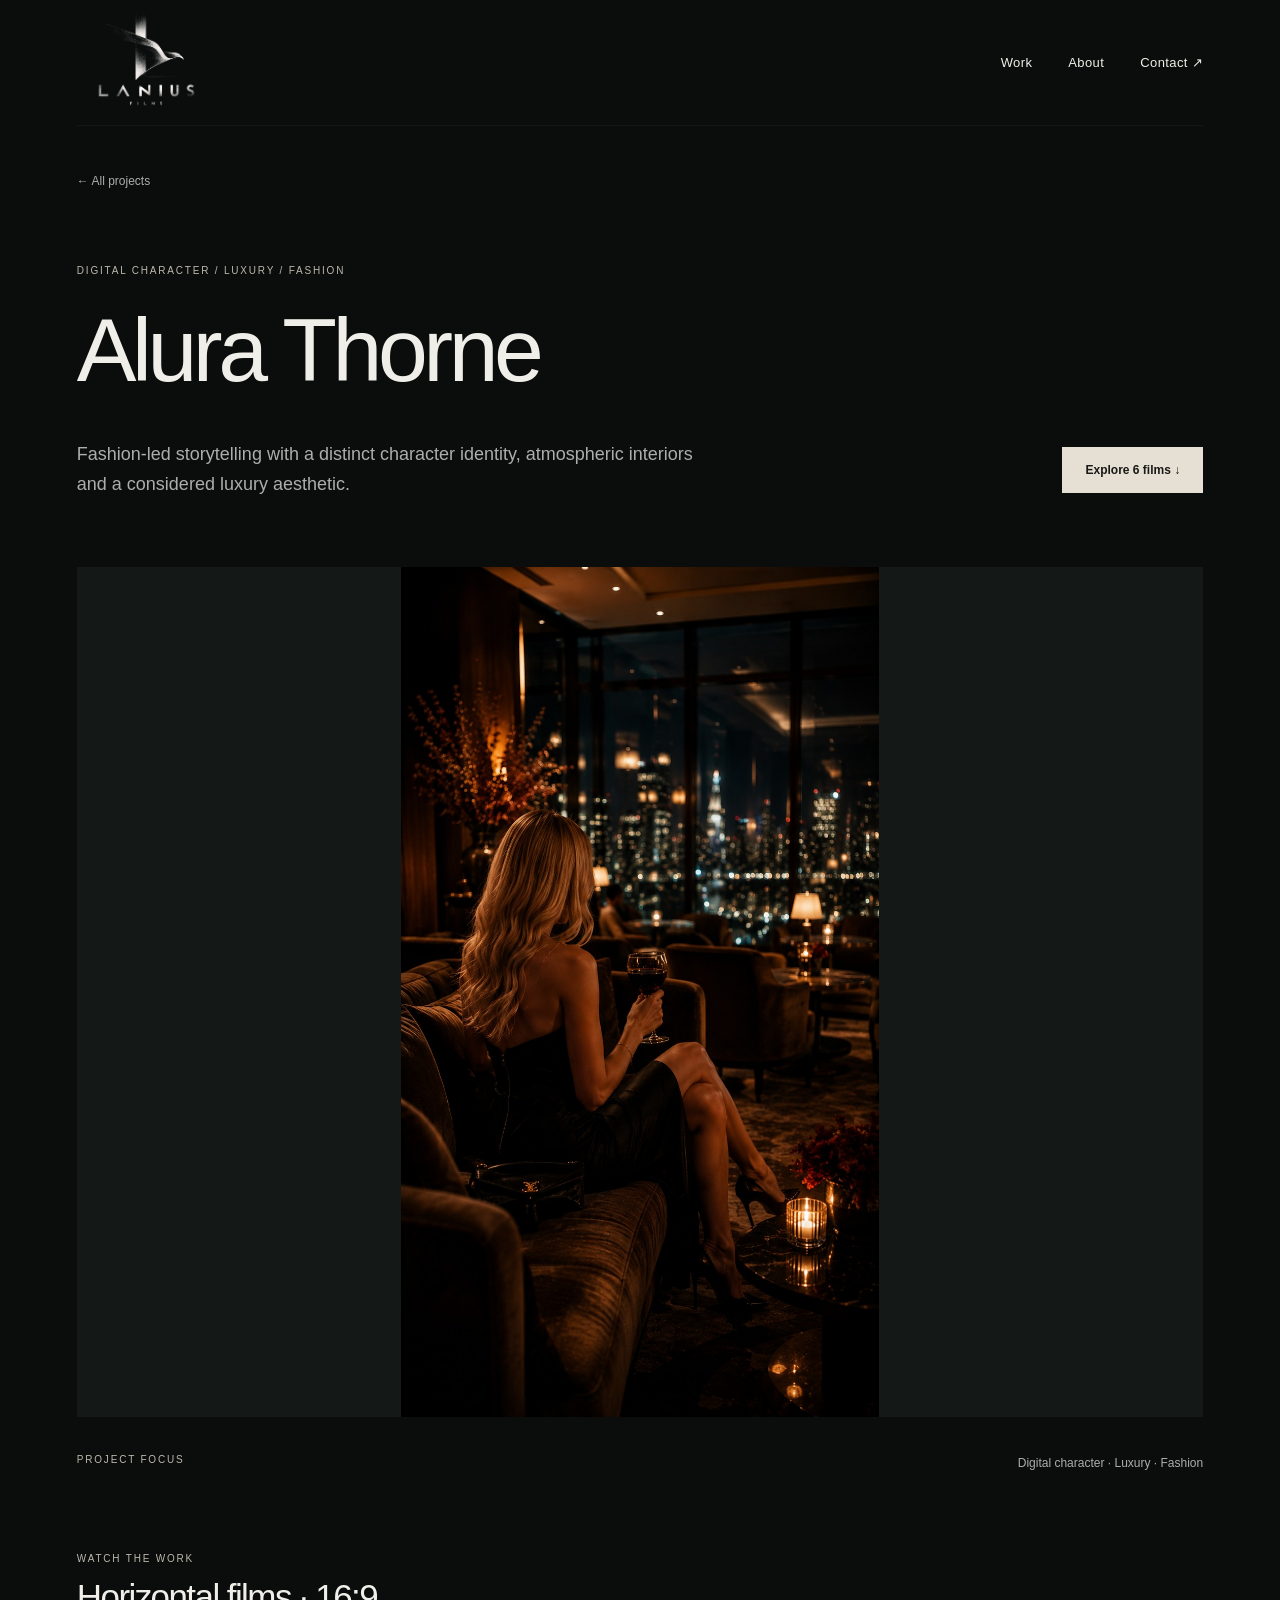
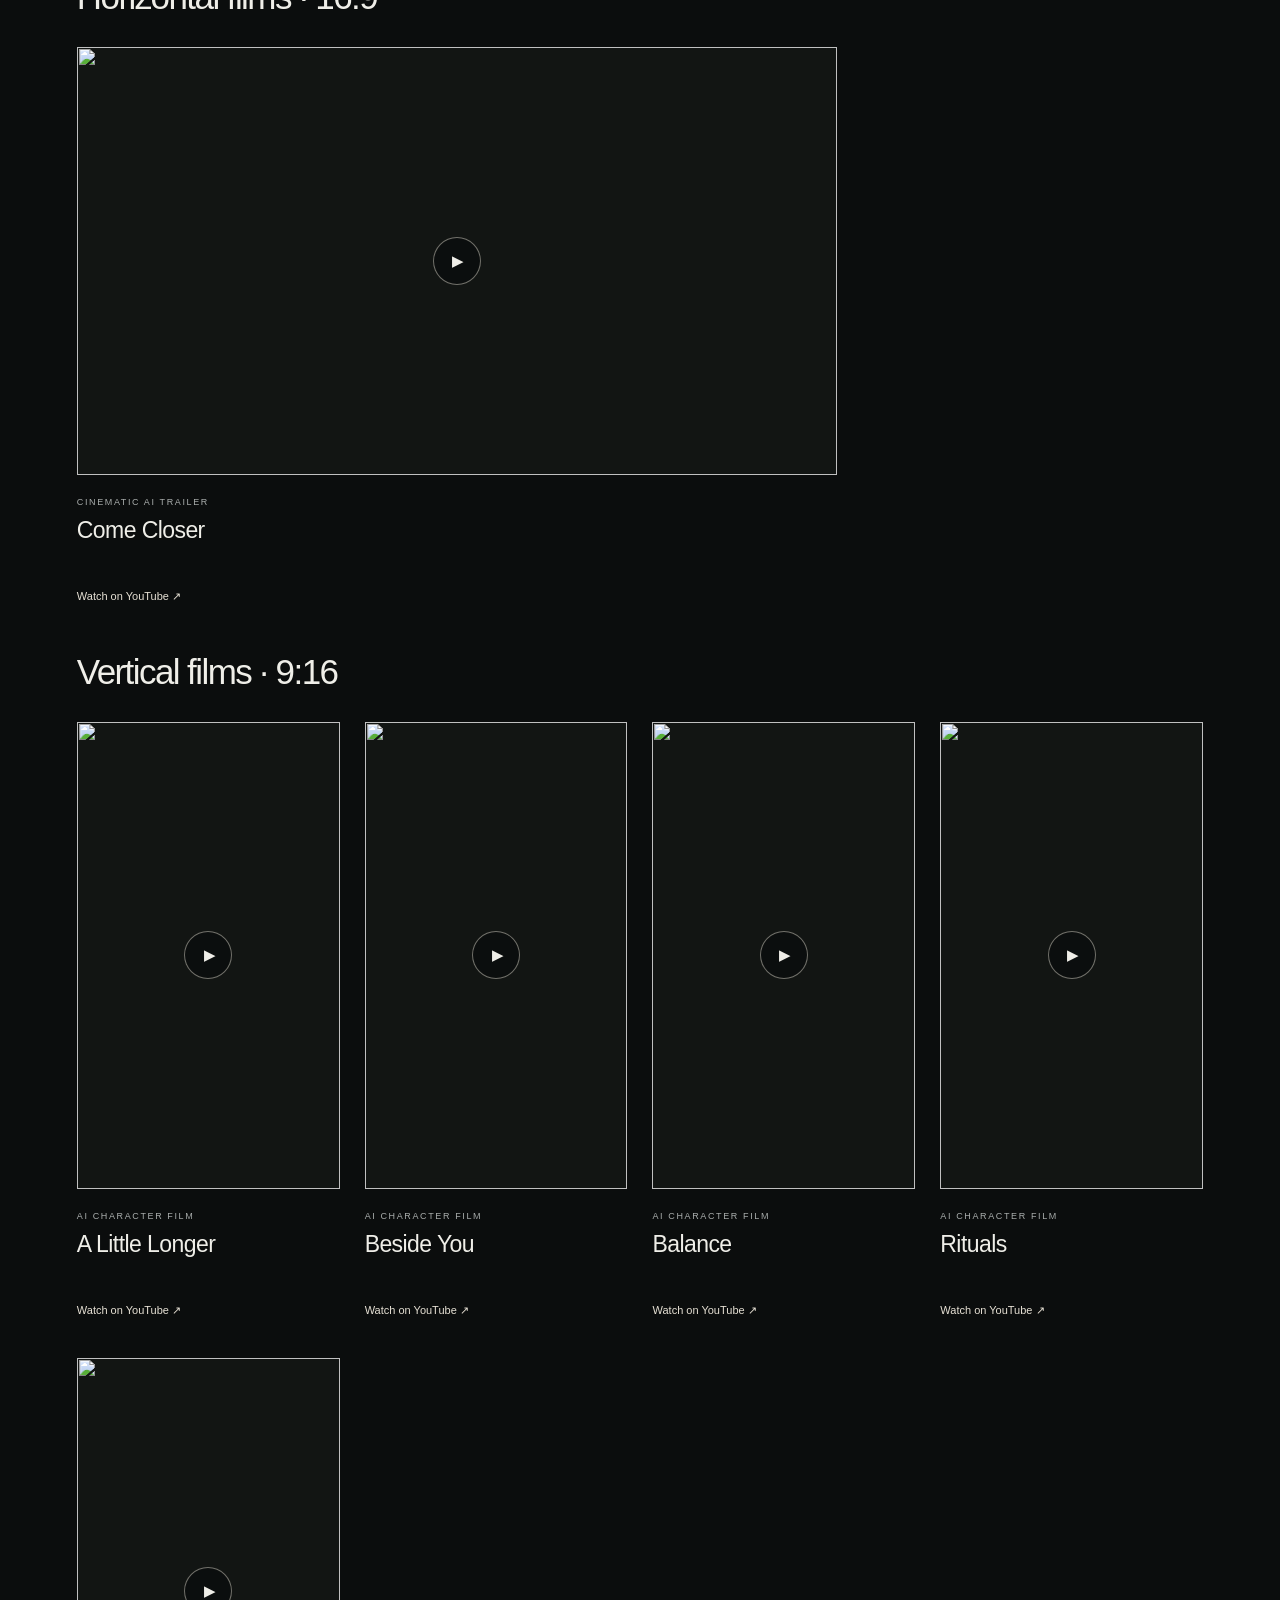
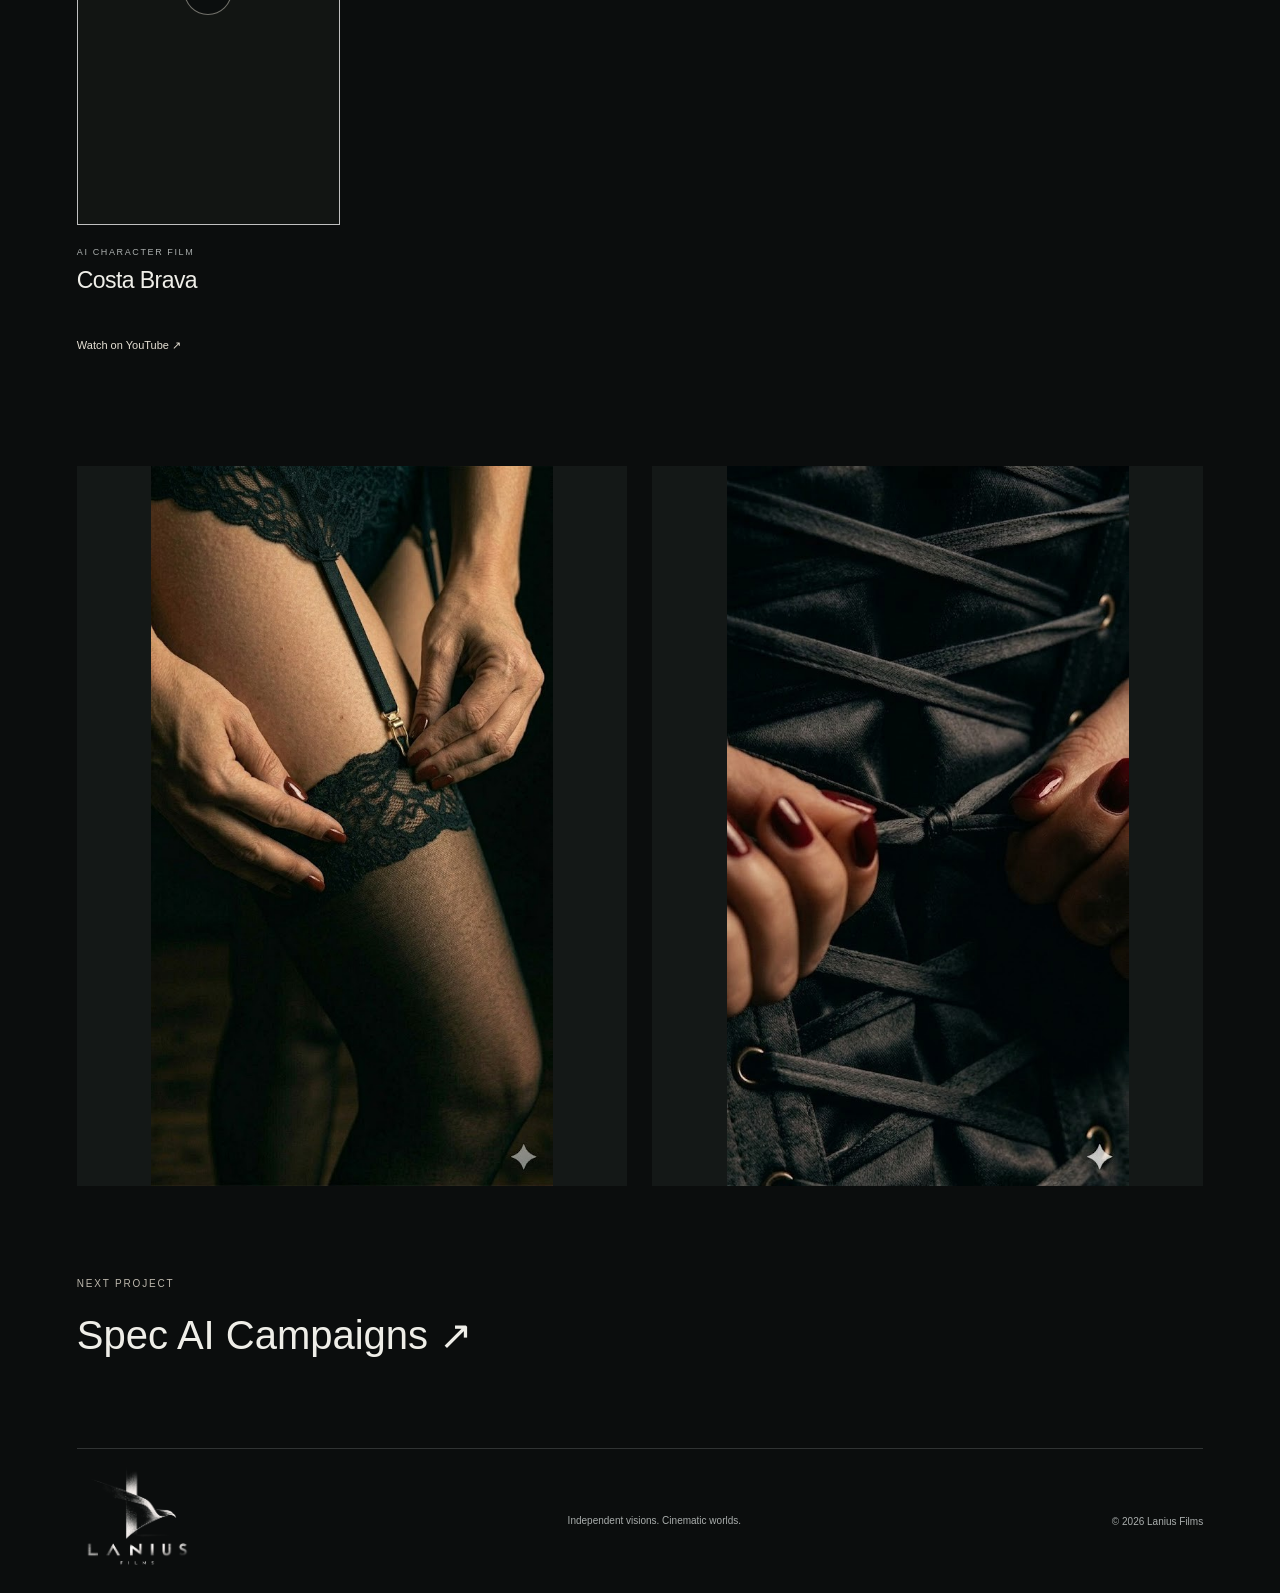
==== commit 0865067f: "Correct film formats and original thumbnails in alura-thorne.html" ====
--- a/alura-thorne.html
+++ b/alura-thorne.html
@@ -1 +1 @@
-<!doctype html><html lang="en"><head><meta charset="utf-8"><meta name="viewport" content="width=device-width, initial-scale=1"><meta name="description" content="Fashion-led storytelling with a distinct character identity, atmospheric interiors and a considered luxury aesthetic."><meta name="theme-color" content="#0b0d0d"><meta property="og:title" content="Alura Thorne — Lanius Films"><meta property="og:description" content="Fashion-led storytelling with a distinct character identity, atmospheric interiors and a considered luxury aesthetic."><meta property="og:image" content="https://laniusfilms.github.io/assets/lanius-logo.png"><title>Alura Thorne — Lanius Films</title><link rel="icon" href="assets/lanius-logo.png" type="image/png"><link rel="stylesheet" href="styles.css?v=20261104"></head><body><a class="skip" href="#main">Skip to content</a><header class="container"><a class="brand brand-logo" href="index.html" aria-label="Lanius Films — home"><img src="assets/lanius-logo.png" alt="Lanius Films" width="100" height="100"></a><nav aria-label="Main navigation"><a href="index.html#work">Work</a><a href="index.html#about">About</a><a href="index.html#contact">Contact ↗</a></nav></header><main id="main" class="container detail"><a class="back" href="index.html#work">← All projects</a><p class="eyebrow">Digital Character / Luxury / Fashion</p><h1>Alura Thorne</h1><div class="detail-intro"><p>Fashion-led storytelling with a distinct character identity, atmospheric interiors and a considered luxury aesthetic.</p><a class="button" href="#films">Explore 6 films ↓</a></div><figure class="detail-cover vertical"><img src="assets/alura.jpg" alt="Alura holding a glass in a hotel overlooking the city skyline" loading="eager" decoding="async"></figure><div class="detail-meta"><p class="eyebrow">PROJECT FOCUS</p><p>Digital character · Luxury · Fashion</p></div><section id="films" class="project-films"><p class="eyebrow">WATCH THE WORK</p><h2>Selected films</h2><div class="film-grid"><article class="film-card landscape"><a href="https://www.youtube.com/watch?v=97rAzkZPVqM" target="_blank" rel="noopener noreferrer" aria-label="Watch Come Closer on YouTube"><div class="film-thumb"><img src="https://i.ytimg.com/vi/97rAzkZPVqM/hqdefault.jpg" alt="" loading="lazy" decoding="async"><span class="play-mark" aria-hidden="true">▶</span></div><p class="eyebrow">Cinematic AI trailer</p><h3>Come Closer</h3><span class="film-cta">Watch on YouTube ↗</span></a></article><article class="film-card portrait"><a href="https://www.youtube.com/shorts/K3hB-RP3zM8" target="_blank" rel="noopener noreferrer" aria-label="Watch A Little Longer on YouTube"><div class="film-thumb"><img src="https://i.ytimg.com/vi/K3hB-RP3zM8/hqdefault.jpg" alt="" loading="lazy" decoding="async"><span class="play-mark" aria-hidden="true">▶</span></div><p class="eyebrow">AI character film</p><h3>A Little Longer</h3><span class="film-cta">Watch on YouTube ↗</span></a></article><article class="film-card portrait"><a href="https://www.youtube.com/shorts/caqMSJXVtnQ" target="_blank" rel="noopener noreferrer" aria-label="Watch Beside You on YouTube"><div class="film-thumb"><img src="https://i.ytimg.com/vi/caqMSJXVtnQ/hqdefault.jpg" alt="" loading="lazy" decoding="async"><span class="play-mark" aria-hidden="true">▶</span></div><p class="eyebrow">AI character film</p><h3>Beside You</h3><span class="film-cta">Watch on YouTube ↗</span></a></article><article class="film-card portrait"><a href="https://www.youtube.com/shorts/OqDUNW3se6k" target="_blank" rel="noopener noreferrer" aria-label="Watch Balance on YouTube"><div class="film-thumb"><img src="https://i.ytimg.com/vi/OqDUNW3se6k/hqdefault.jpg" alt="" loading="lazy" decoding="async"><span class="play-mark" aria-hidden="true">▶</span></div><p class="eyebrow">AI character film</p><h3>Balance</h3><span class="film-cta">Watch on YouTube ↗</span></a></article><article class="film-card portrait"><a href="https://www.youtube.com/shorts/4KPNG_sq3s0" target="_blank" rel="noopener noreferrer" aria-label="Watch Rituals on YouTube"><div class="film-thumb"><img src="https://i.ytimg.com/vi/4KPNG_sq3s0/oar2.jpg?sqp=-oaymwEoCJUDENAFSFqQAgHyq4qpAxcIARUAAIhC2AEB4gEKCBgQAhgGOAFAAQ==&amp;rs=AOn4CLD3b_OeU-OUunv0QFGUxrPpCVqupw&amp;usqp=CCk" alt="" loading="lazy" decoding="async"><span class="play-mark" aria-hidden="true">▶</span></div><p class="eyebrow">AI character film</p><h3>Rituals</h3><span class="film-cta">Watch on YouTube ↗</span></a></article><article class="film-card portrait"><a href="https://www.youtube.com/shorts/yGPv1dmWs1Y" target="_blank" rel="noopener noreferrer" aria-label="Watch Costa Brava on YouTube"><div class="film-thumb"><img src="https://i.ytimg.com/vi/yGPv1dmWs1Y/hq720.jpg?sqp=-oaymwEoCJUDENAFSFryq4qpAxoIARUAAIhC0AEB2AEB4gEKCBgQAhgGOAFAAQ==&amp;rs=AOn4CLAK9YUFvxSxLBKEdHYCDzKNKzIwyA" alt="" loading="lazy" decoding="async"><span class="play-mark" aria-hidden="true">▶</span></div><p class="eyebrow">AI character film</p><h3>Costa Brava</h3><span class="film-cta">Watch on YouTube ↗</span></a></article></div></section><div class="gallery"><figure><img src="assets/alura-fashion-1.jpg" alt="Fashion detail with dark lace and warm light" loading="lazy"></figure><figure><img src="assets/alura-fashion-2.jpg" alt="Close-up of a black corset with cinematic lighting" loading="lazy"></figure></div><div class="next"><span class="eyebrow">NEXT PROJECT</span><a href="spec-ai-campaigns.html">Spec AI Campaigns ↗</a></div></main><footer class="container"><a class="brand brand-logo" href="index.html" aria-label="Lanius Films — home"><img src="assets/lanius-logo.png" alt="Lanius Films" width="100" height="100"></a><p>Independent visions. Cinematic worlds.</p><span>© 2026 Lanius Films</span></footer></body></html>+<!doctype html><html lang="en"><head><meta charset="utf-8"><meta name="viewport" content="width=device-width, initial-scale=1"><meta name="description" content="Fashion-led storytelling with a distinct character identity, atmospheric interiors and a considered luxury aesthetic."><meta name="theme-color" content="#0b0d0d"><meta property="og:title" content="Alura Thorne — Lanius Films"><meta property="og:description" content="Fashion-led storytelling with a distinct character identity, atmospheric interiors and a considered luxury aesthetic."><meta property="og:image" content="https://laniusfilms.github.io/assets/lanius-logo.png"><title>Alura Thorne — Lanius Films</title><link rel="icon" href="assets/lanius-logo.png" type="image/png"><link rel="stylesheet" href="styles.css?v=20261104-formats"></head><body><a class="skip" href="#main">Skip to content</a><header class="container"><a class="brand brand-logo" href="index.html" aria-label="Lanius Films — home"><img src="assets/lanius-logo.png" alt="Lanius Films" width="100" height="100"></a><nav aria-label="Main navigation"><a href="index.html#work">Work</a><a href="index.html#about">About</a><a href="index.html#contact">Contact ↗</a></nav></header><main id="main" class="container detail"><a class="back" href="index.html#work">← All projects</a><p class="eyebrow">Digital Character / Luxury / Fashion</p><h1>Alura Thorne</h1><div class="detail-intro"><p>Fashion-led storytelling with a distinct character identity, atmospheric interiors and a considered luxury aesthetic.</p><a class="button" href="#films">Explore 6 films ↓</a></div><figure class="detail-cover vertical"><img src="assets/alura.jpg" alt="Alura holding a glass in a hotel overlooking the city skyline" loading="eager" decoding="async"></figure><div class="detail-meta"><p class="eyebrow">PROJECT FOCUS</p><p>Digital character · Luxury · Fashion</p></div><section id="films" class="project-films"><p class="eyebrow">WATCH THE WORK</p><h2>Horizontal films · 16:9</h2><div class="film-grid landscape-grid"><article class="film-card landscape"><a href="https://www.youtube.com/watch?v=97rAzkZPVqM" target="_blank" rel="noopener noreferrer" aria-label="Watch Come Closer on YouTube"><div class="film-thumb"><img src="https://i.ytimg.com/vi/97rAzkZPVqM/hqdefault.jpg" alt="" loading="lazy" decoding="async"><span class="play-mark" aria-hidden="true">▶</span></div><p class="eyebrow">Cinematic AI trailer</p><h3>Come Closer</h3><span class="film-cta">Watch on YouTube ↗</span></a></article></div><h2>Vertical films · 9:16</h2><div class="film-grid portrait-grid"><article class="film-card portrait"><a href="https://www.youtube.com/shorts/K3hB-RP3zM8" target="_blank" rel="noopener noreferrer" aria-label="Watch A Little Longer on YouTube"><div class="film-thumb"><img src="https://i.ytimg.com/vi/K3hB-RP3zM8/sardefault.jpg?sqp=-oaymwEoCJUDENAFSFqQAgHyq4qpAxcIARUAAIhC2AEB4gEKCBgQAhgGOAFAAQ==&amp;rs=AOn4CLAAHMle37KyXFqnwUuaD3U4f5WdWw" alt="" loading="lazy" decoding="async"><span class="play-mark" aria-hidden="true">▶</span></div><p class="eyebrow">AI character film</p><h3>A Little Longer</h3><span class="film-cta">Watch on YouTube ↗</span></a></article><article class="film-card portrait"><a href="https://www.youtube.com/shorts/caqMSJXVtnQ" target="_blank" rel="noopener noreferrer" aria-label="Watch Beside You on YouTube"><div class="film-thumb"><img src="https://i.ytimg.com/vi/caqMSJXVtnQ/sardefault.jpg?sqp=-oaymwEoCJUDENAFSFqQAgHyq4qpAxcIARUAAIhC2AEB4gEKCBgQAhgGOAFAAQ==&amp;rs=AOn4CLDiI_Bqx_jWMdMTwWugAXYvttHKtA" alt="" loading="lazy" decoding="async"><span class="play-mark" aria-hidden="true">▶</span></div><p class="eyebrow">AI character film</p><h3>Beside You</h3><span class="film-cta">Watch on YouTube ↗</span></a></article><article class="film-card portrait"><a href="https://www.youtube.com/shorts/OqDUNW3se6k" target="_blank" rel="noopener noreferrer" aria-label="Watch Balance on YouTube"><div class="film-thumb"><img src="https://i.ytimg.com/vi/OqDUNW3se6k/sardefault.jpg?sqp=-oaymwEoCJUDENAFSFqQAgHyq4qpAxcIARUAAIhC2AEB4gEKCBgQAhgGOAFAAQ==&amp;rs=AOn4CLBmGZskPHsH2beCXGB_LsXWLh1IAw" alt="" loading="lazy" decoding="async"><span class="play-mark" aria-hidden="true">▶</span></div><p class="eyebrow">AI character film</p><h3>Balance</h3><span class="film-cta">Watch on YouTube ↗</span></a></article><article class="film-card portrait"><a href="https://www.youtube.com/shorts/4KPNG_sq3s0" target="_blank" rel="noopener noreferrer" aria-label="Watch Rituals on YouTube"><div class="film-thumb"><img src="https://i.ytimg.com/vi/4KPNG_sq3s0/oar2.jpg?sqp=-oaymwEoCJUDENAFSFqQAgHyq4qpAxcIARUAAIhC2AEB4gEKCBgQAhgGOAFAAQ==&amp;rs=AOn4CLD3b_OeU-OUunv0QFGUxrPpCVqupw" alt="" loading="lazy" decoding="async"><span class="play-mark" aria-hidden="true">▶</span></div><p class="eyebrow">AI character film</p><h3>Rituals</h3><span class="film-cta">Watch on YouTube ↗</span></a></article><article class="film-card portrait"><a href="https://www.youtube.com/shorts/yGPv1dmWs1Y" target="_blank" rel="noopener noreferrer" aria-label="Watch Costa Brava on YouTube"><div class="film-thumb"><img src="https://i.ytimg.com/vi/yGPv1dmWs1Y/hq720.jpg?sqp=-oaymwEoCJUDENAFSFryq4qpAxoIARUAAIhC0AEB2AEB4gEKCBgQAhgGOAFAAQ==&amp;rs=AOn4CLAK9YUFvxSxLBKEdHYCDzKNKzIwyA" alt="" loading="lazy" decoding="async"><span class="play-mark" aria-hidden="true">▶</span></div><p class="eyebrow">AI character film</p><h3>Costa Brava</h3><span class="film-cta">Watch on YouTube ↗</span></a></article></div></section><div class="gallery"><figure><img src="assets/alura-fashion-1.jpg" alt="Fashion detail with dark lace and warm light" loading="lazy"></figure><figure><img src="assets/alura-fashion-2.jpg" alt="Close-up of a black corset with cinematic lighting" loading="lazy"></figure></div><div class="next"><span class="eyebrow">NEXT PROJECT</span><a href="spec-ai-campaigns.html">Spec AI Campaigns ↗</a></div></main><footer class="container"><a class="brand brand-logo" href="index.html" aria-label="Lanius Films — home"><img src="assets/lanius-logo.png" alt="Lanius Films" width="100" height="100"></a><p>Independent visions. Cinematic worlds.</p><span>© 2026 Lanius Films</span></footer></body></html>
--- a/styles.css
+++ b/styles.css
@@ -35,12 +35,21 @@
 /* Softer hero emphasis. */
 .hero h1 em{color:#c6bfb2}
 
-/* AI campaign collection: respect each film's original format. */
-.campaign-films{grid-template-columns:repeat(3,minmax(0,1fr));gap:16px}
-.spec-project{grid-template-columns:minmax(0,.7fr) minmax(0,1.3fr)!important}
-.campaign-films .film-thumb img{aspect-ratio:4/5;object-fit:contain;background:#101211}
-.film-card.landscape .film-thumb img{aspect-ratio:16/9;object-fit:cover}
-.project-films .film-card.portrait .film-thumb img{aspect-ratio:9/16;object-fit:contain}
+/* Film frames use a single native aspect ratio within each collection. */
+.film-thumb{aspect-ratio:9/16}
+.film-thumb img,.project-films .film-thumb img{height:100%;width:100%;aspect-ratio:auto;object-fit:cover}
+.film-card.landscape .film-thumb{aspect-ratio:16/9}
+.film-card.landscape .film-thumb img{aspect-ratio:auto;object-fit:cover}
+.campaign-films{grid-template-columns:repeat(3,minmax(0,1fr));max-width:none;gap:20px}
+.campaign-films .film-card h3{min-height:2.5em}
+.spec-project{grid-template-columns:minmax(0,.7fr) minmax(0,1.3fr)!important;align-items:start!important}
+.more-work .film-grid,.portrait-grid{grid-template-columns:repeat(4,minmax(0,1fr))}
+.landscape-grid{grid-template-columns:repeat(3,minmax(0,1fr))}
+.project-films .film-grid{margin-bottom:48px}
 .alternate-cuts{display:flex;gap:25px;margin-bottom:45px}
-@media(max-width:900px){.spec-project{grid-template-columns:1fr!important}.campaign-films{max-width:none}}
-@media(max-width:700px){.campaign-films{grid-template-columns:1fr 1fr}.campaign-films .film-card:last-child{grid-column:1/-1;max-width:100%}.hero .eyebrow{max-width:300px}}
+@media(max-width:1000px){.spec-project{grid-template-columns:1fr!important}.more-work .film-grid,.portrait-grid{grid-template-columns:repeat(2,minmax(0,1fr))}}
+@media(max-width:700px){.campaign-films,.landscape-grid{grid-template-columns:1fr}.campaign-films .film-card h3{min-height:0}.campaign-films .film-card:last-child{grid-column:auto}.project-films .portrait-grid{grid-template-columns:1fr 1fr}.hero .eyebrow{max-width:300px}}
+
+.film-card h3{min-height:2.4em}
+
+.landscape-grid:has(>.film-card:only-child){grid-template-columns:minmax(0,760px)}
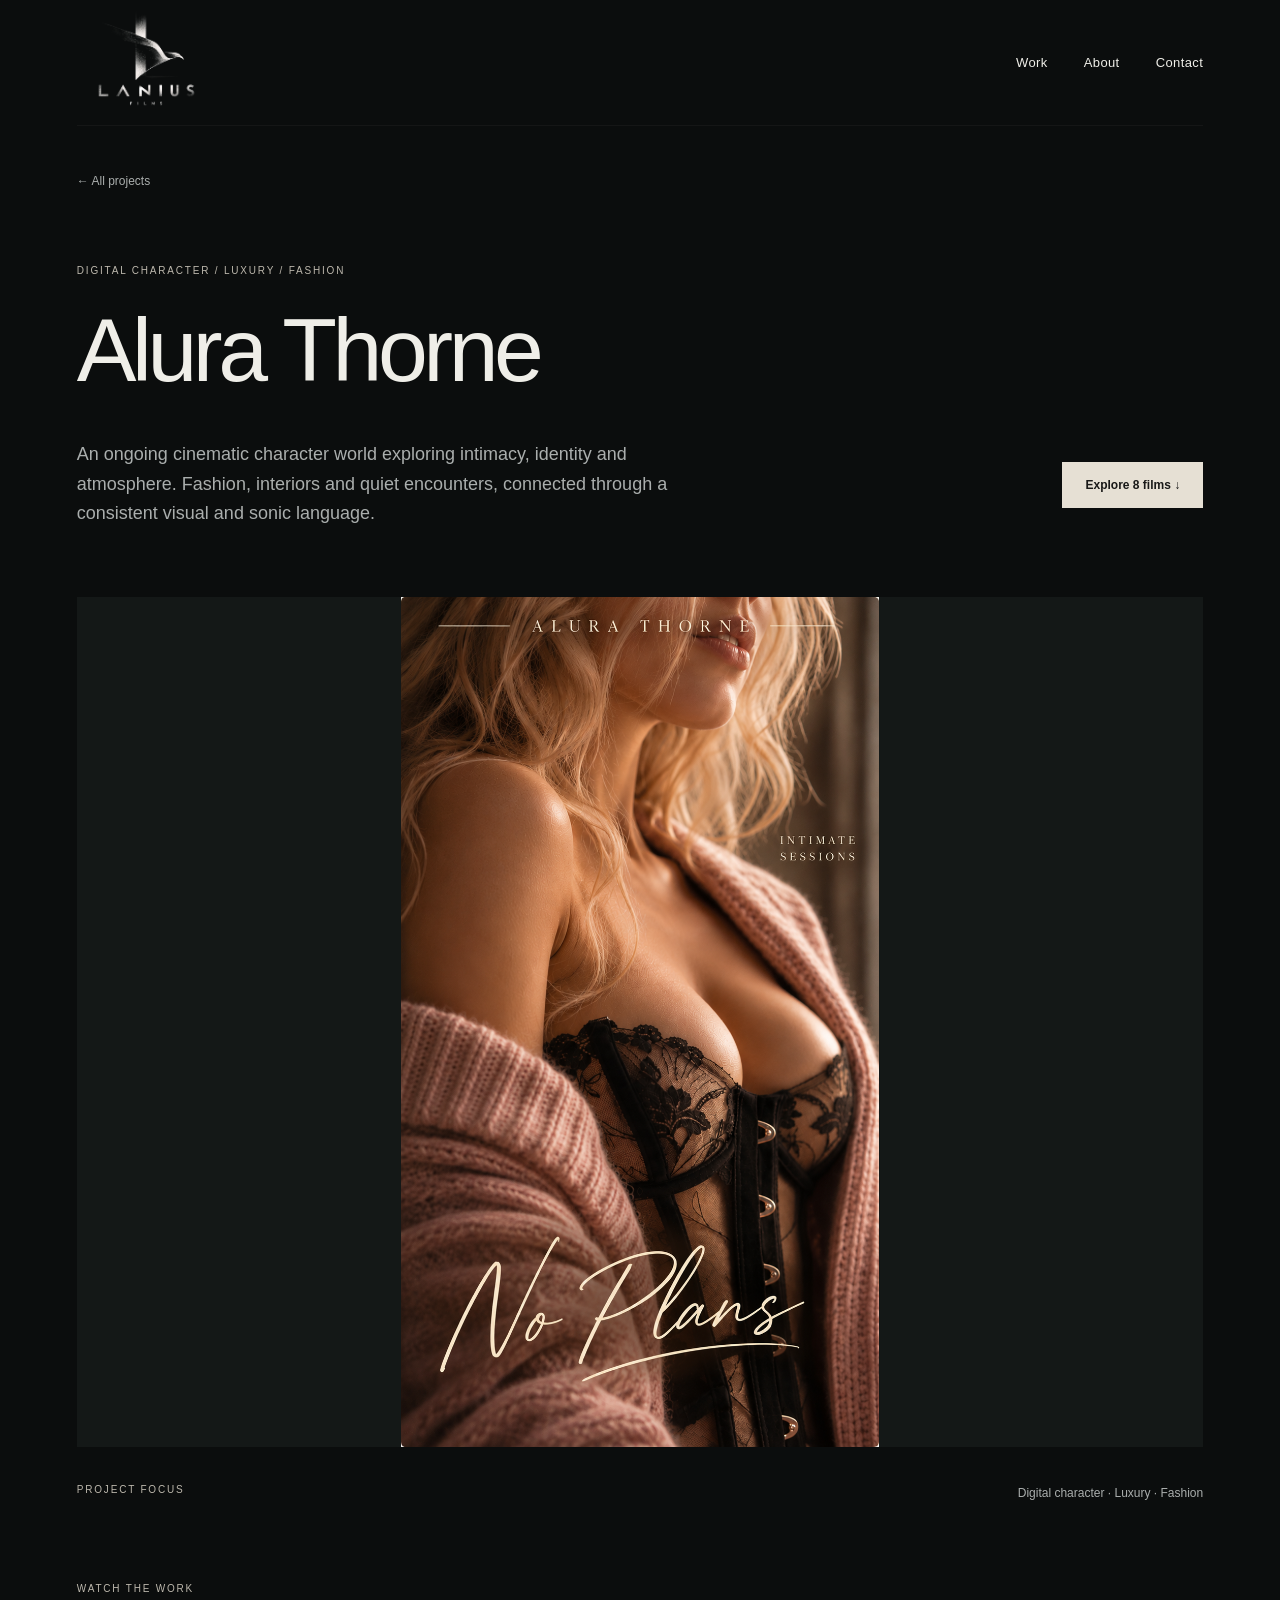
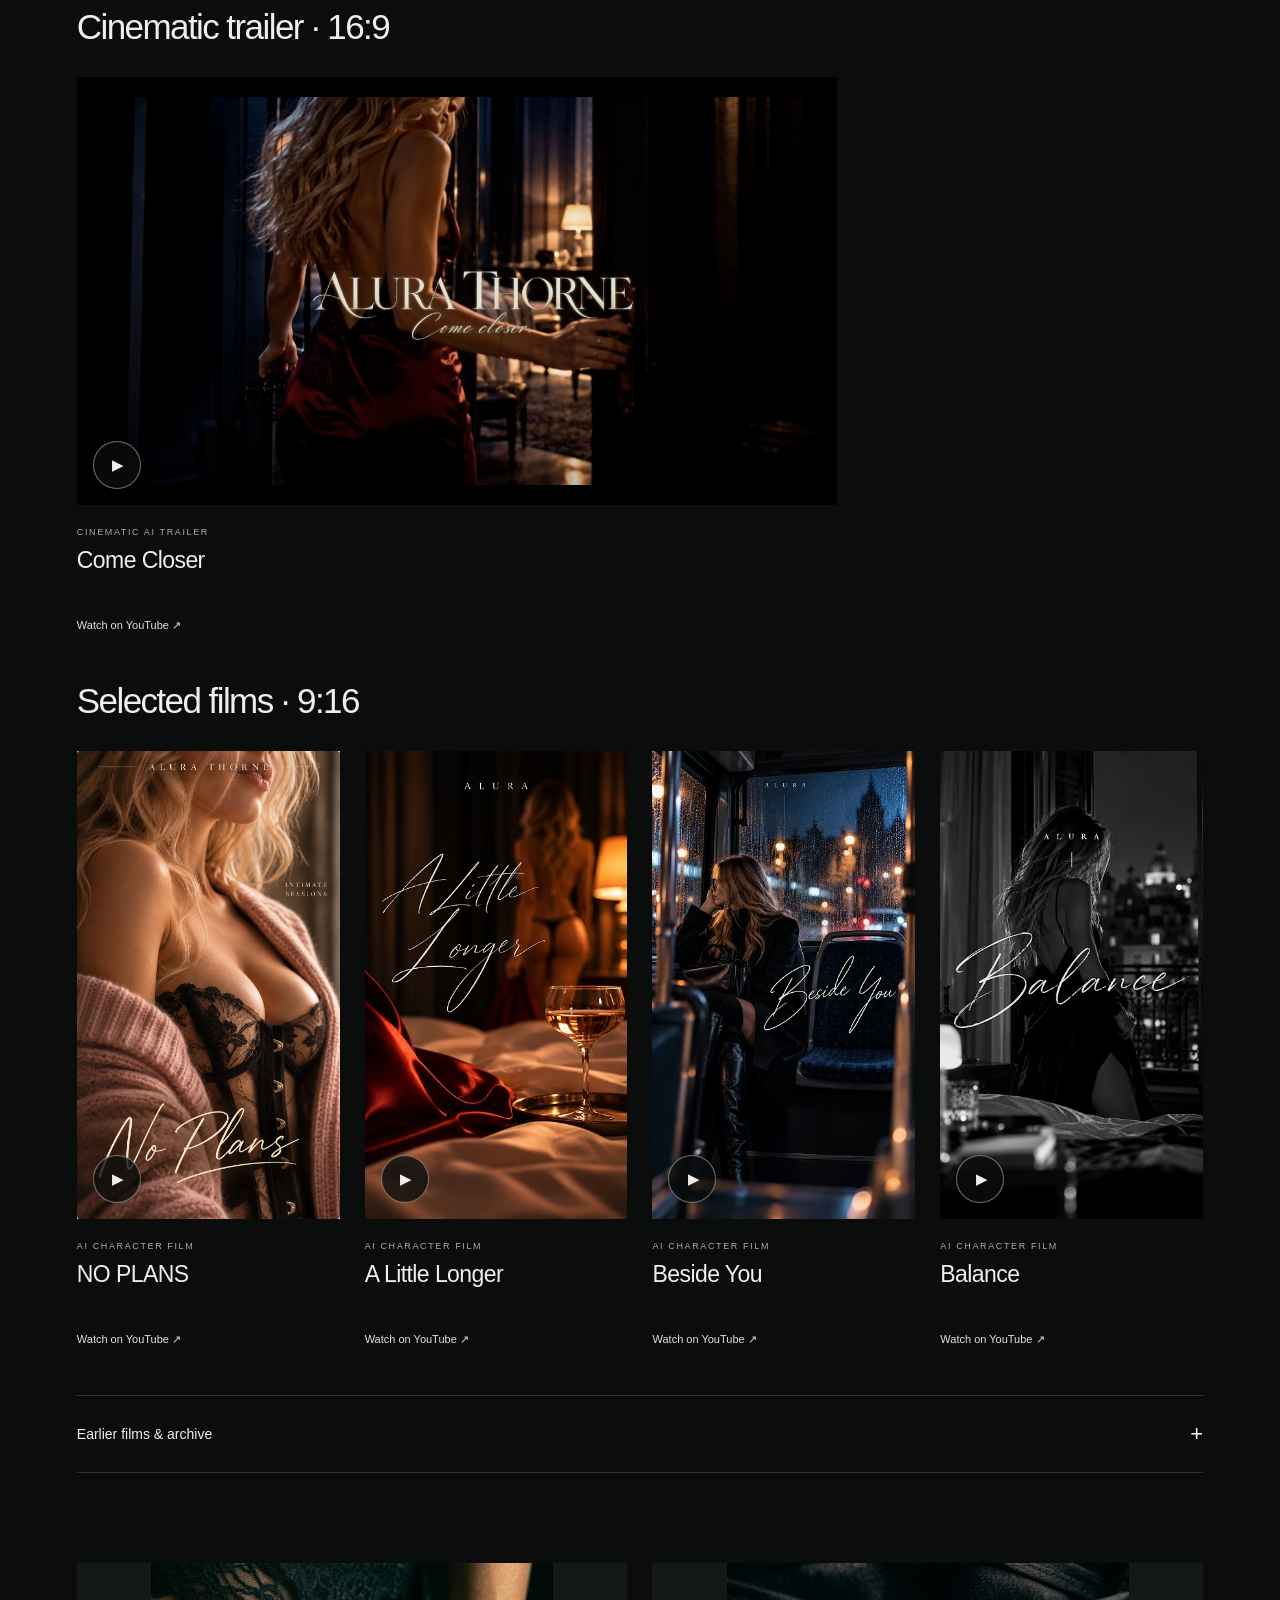
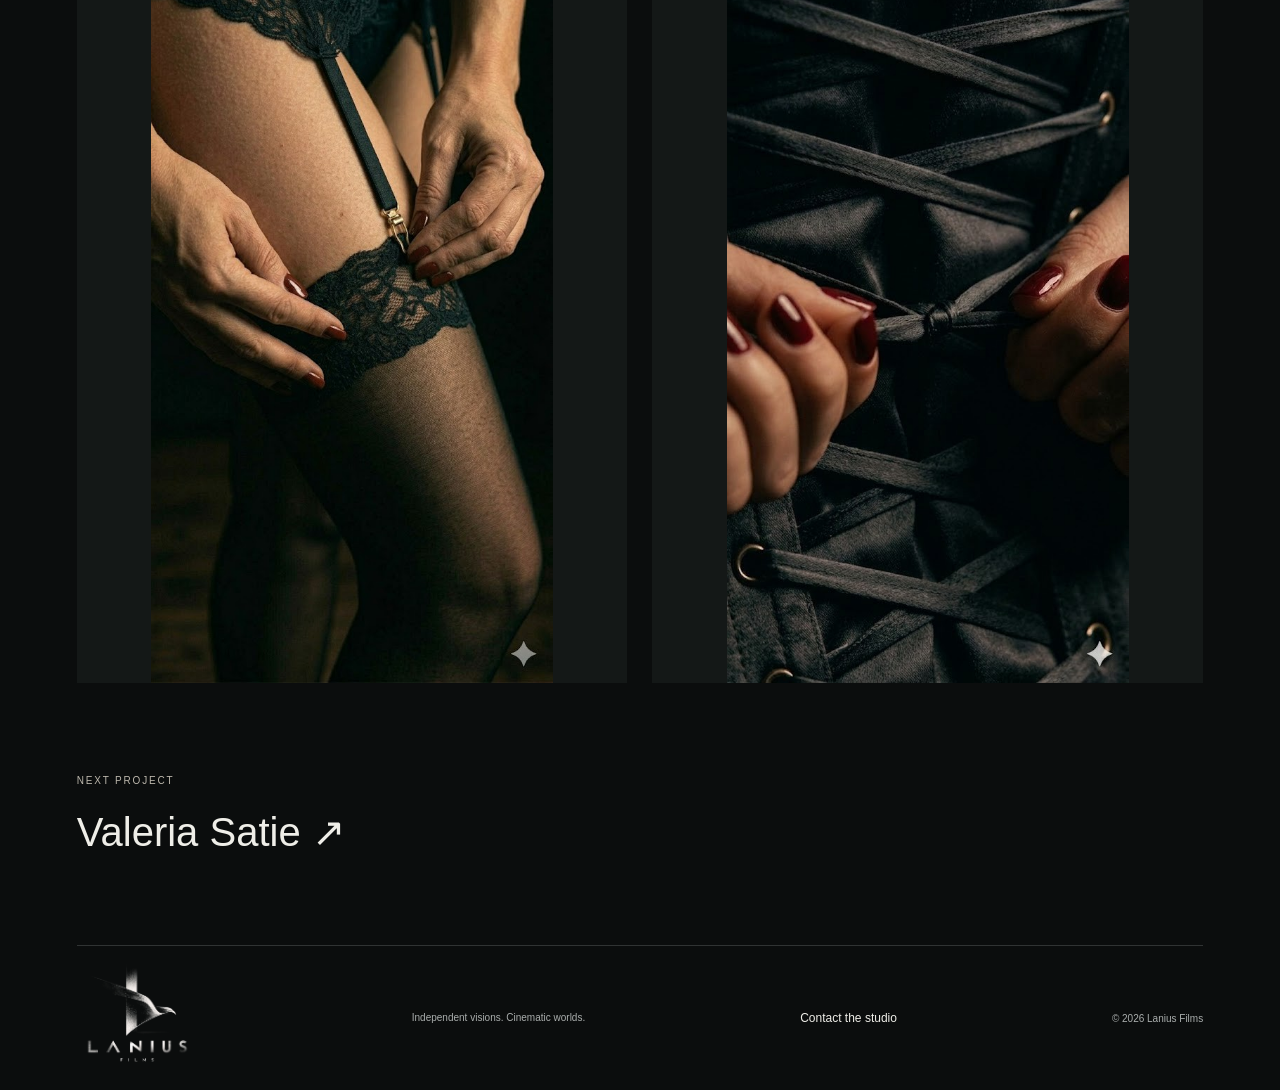
==== commit 1fc82880: "Refresh studio portfolio with THE WISH and latest published films" ====
--- a/alura-thorne.html
+++ b/alura-thorne.html
@@ -1 +1,6 @@
-<!doctype html><html lang="en"><head><meta charset="utf-8"><meta name="viewport" content="width=device-width, initial-scale=1"><meta name="description" content="Fashion-led storytelling with a distinct character identity, atmospheric interiors and a considered luxury aesthetic."><meta name="theme-color" content="#0b0d0d"><meta property="og:title" content="Alura Thorne — Lanius Films"><meta property="og:description" content="Fashion-led storytelling with a distinct character identity, atmospheric interiors and a considered luxury aesthetic."><meta property="og:image" content="https://laniusfilms.github.io/assets/lanius-logo.png"><title>Alura Thorne — Lanius Films</title><link rel="icon" href="assets/lanius-logo.png" type="image/png"><link rel="stylesheet" href="styles.css?v=20261104-formats"></head><body><a class="skip" href="#main">Skip to content</a><header class="container"><a class="brand brand-logo" href="index.html" aria-label="Lanius Films — home"><img src="assets/lanius-logo.png" alt="Lanius Films" width="100" height="100"></a><nav aria-label="Main navigation"><a href="index.html#work">Work</a><a href="index.html#about">About</a><a href="index.html#contact">Contact ↗</a></nav></header><main id="main" class="container detail"><a class="back" href="index.html#work">← All projects</a><p class="eyebrow">Digital Character / Luxury / Fashion</p><h1>Alura Thorne</h1><div class="detail-intro"><p>Fashion-led storytelling with a distinct character identity, atmospheric interiors and a considered luxury aesthetic.</p><a class="button" href="#films">Explore 6 films ↓</a></div><figure class="detail-cover vertical"><img src="assets/alura.jpg" alt="Alura holding a glass in a hotel overlooking the city skyline" loading="eager" decoding="async"></figure><div class="detail-meta"><p class="eyebrow">PROJECT FOCUS</p><p>Digital character · Luxury · Fashion</p></div><section id="films" class="project-films"><p class="eyebrow">WATCH THE WORK</p><h2>Horizontal films · 16:9</h2><div class="film-grid landscape-grid"><article class="film-card landscape"><a href="https://www.youtube.com/watch?v=97rAzkZPVqM" target="_blank" rel="noopener noreferrer" aria-label="Watch Come Closer on YouTube"><div class="film-thumb"><img src="https://i.ytimg.com/vi/97rAzkZPVqM/hqdefault.jpg" alt="" loading="lazy" decoding="async"><span class="play-mark" aria-hidden="true">▶</span></div><p class="eyebrow">Cinematic AI trailer</p><h3>Come Closer</h3><span class="film-cta">Watch on YouTube ↗</span></a></article></div><h2>Vertical films · 9:16</h2><div class="film-grid portrait-grid"><article class="film-card portrait"><a href="https://www.youtube.com/shorts/K3hB-RP3zM8" target="_blank" rel="noopener noreferrer" aria-label="Watch A Little Longer on YouTube"><div class="film-thumb"><img src="https://i.ytimg.com/vi/K3hB-RP3zM8/sardefault.jpg?sqp=-oaymwEoCJUDENAFSFqQAgHyq4qpAxcIARUAAIhC2AEB4gEKCBgQAhgGOAFAAQ==&amp;rs=AOn4CLAAHMle37KyXFqnwUuaD3U4f5WdWw" alt="" loading="lazy" decoding="async"><span class="play-mark" aria-hidden="true">▶</span></div><p class="eyebrow">AI character film</p><h3>A Little Longer</h3><span class="film-cta">Watch on YouTube ↗</span></a></article><article class="film-card portrait"><a href="https://www.youtube.com/shorts/caqMSJXVtnQ" target="_blank" rel="noopener noreferrer" aria-label="Watch Beside You on YouTube"><div class="film-thumb"><img src="https://i.ytimg.com/vi/caqMSJXVtnQ/sardefault.jpg?sqp=-oaymwEoCJUDENAFSFqQAgHyq4qpAxcIARUAAIhC2AEB4gEKCBgQAhgGOAFAAQ==&amp;rs=AOn4CLDiI_Bqx_jWMdMTwWugAXYvttHKtA" alt="" loading="lazy" decoding="async"><span class="play-mark" aria-hidden="true">▶</span></div><p class="eyebrow">AI character film</p><h3>Beside You</h3><span class="film-cta">Watch on YouTube ↗</span></a></article><article class="film-card portrait"><a href="https://www.youtube.com/shorts/OqDUNW3se6k" target="_blank" rel="noopener noreferrer" aria-label="Watch Balance on YouTube"><div class="film-thumb"><img src="https://i.ytimg.com/vi/OqDUNW3se6k/sardefault.jpg?sqp=-oaymwEoCJUDENAFSFqQAgHyq4qpAxcIARUAAIhC2AEB4gEKCBgQAhgGOAFAAQ==&amp;rs=AOn4CLBmGZskPHsH2beCXGB_LsXWLh1IAw" alt="" loading="lazy" decoding="async"><span class="play-mark" aria-hidden="true">▶</span></div><p class="eyebrow">AI character film</p><h3>Balance</h3><span class="film-cta">Watch on YouTube ↗</span></a></article><article class="film-card portrait"><a href="https://www.youtube.com/shorts/4KPNG_sq3s0" target="_blank" rel="noopener noreferrer" aria-label="Watch Rituals on YouTube"><div class="film-thumb"><img src="https://i.ytimg.com/vi/4KPNG_sq3s0/oar2.jpg?sqp=-oaymwEoCJUDENAFSFqQAgHyq4qpAxcIARUAAIhC2AEB4gEKCBgQAhgGOAFAAQ==&amp;rs=AOn4CLD3b_OeU-OUunv0QFGUxrPpCVqupw" alt="" loading="lazy" decoding="async"><span class="play-mark" aria-hidden="true">▶</span></div><p class="eyebrow">AI character film</p><h3>Rituals</h3><span class="film-cta">Watch on YouTube ↗</span></a></article><article class="film-card portrait"><a href="https://www.youtube.com/shorts/yGPv1dmWs1Y" target="_blank" rel="noopener noreferrer" aria-label="Watch Costa Brava on YouTube"><div class="film-thumb"><img src="https://i.ytimg.com/vi/yGPv1dmWs1Y/hq720.jpg?sqp=-oaymwEoCJUDENAFSFryq4qpAxoIARUAAIhC0AEB2AEB4gEKCBgQAhgGOAFAAQ==&amp;rs=AOn4CLAK9YUFvxSxLBKEdHYCDzKNKzIwyA" alt="" loading="lazy" decoding="async"><span class="play-mark" aria-hidden="true">▶</span></div><p class="eyebrow">AI character film</p><h3>Costa Brava</h3><span class="film-cta">Watch on YouTube ↗</span></a></article></div></section><div class="gallery"><figure><img src="assets/alura-fashion-1.jpg" alt="Fashion detail with dark lace and warm light" loading="lazy"></figure><figure><img src="assets/alura-fashion-2.jpg" alt="Close-up of a black corset with cinematic lighting" loading="lazy"></figure></div><div class="next"><span class="eyebrow">NEXT PROJECT</span><a href="spec-ai-campaigns.html">Spec AI Campaigns ↗</a></div></main><footer class="container"><a class="brand brand-logo" href="index.html" aria-label="Lanius Films — home"><img src="assets/lanius-logo.png" alt="Lanius Films" width="100" height="100"></a><p>Independent visions. Cinematic worlds.</p><span>© 2026 Lanius Films</span></footer></body></html>
+<!doctype html>
+<html lang="en"><head><meta charset="utf-8"><meta name="viewport" content="width=device-width, initial-scale=1">
+<meta name="description" content="An ongoing cinematic character world exploring intimacy, identity and atmosphere. Fashion, interiors and quiet encounters, connected through a consistent visual and sonic language."><meta name="theme-color" content="#0b0d0d">
+<link rel="canonical" href="https://laniusfilms.github.io/alura-thorne.html"><meta property="og:type" content="website"><meta property="og:site_name" content="Lanius Films"><meta property="og:url" content="https://laniusfilms.github.io/alura-thorne.html"><meta property="og:title" content="Alura Thorne — Lanius Films"><meta property="og:description" content="An ongoing cinematic character world exploring intimacy, identity and atmosphere. Fashion, interiors and quiet encounters, connected through a consistent visual and sonic language."><meta property="og:image" content="https://laniusfilms.github.io/assets/no-plans-poster.png"><meta name="twitter:card" content="summary_large_image"><meta name="twitter:title" content="Alura Thorne — Lanius Films"><meta name="twitter:description" content="An ongoing cinematic character world exploring intimacy, identity and atmosphere. Fashion, interiors and quiet encounters, connected through a consistent visual and sonic language."><meta name="twitter:image" content="https://laniusfilms.github.io/assets/no-plans-poster.png">
+<title>Alura Thorne — Lanius Films</title><link rel="icon" href="assets/lanius-logo.png" type="image/png"><link rel="stylesheet" href="styles.css?v=20261119-studio"></head>
+<body><a class="skip" href="#main">Skip to content</a><header class="container"><a class="brand brand-logo" href="index.html" aria-label="Lanius Films — home"><img src="assets/lanius-logo.png" alt="Lanius Films" width="100" height="100"></a><nav aria-label="Main navigation"><a href="index.html#work">Work</a><a href="index.html#about">About</a><a href="index.html#contact">Contact</a></nav></header><main id="main" class="container detail"><a class="back" href="index.html#work">← All projects</a><p class="eyebrow">Digital Character / Luxury / Fashion</p><h1>Alura Thorne</h1><div class="detail-intro"><p>An ongoing cinematic character world exploring intimacy, identity and atmosphere. Fashion, interiors and quiet encounters, connected through a consistent visual and sonic language.</p><a class="button" href="#films">Explore 8 films ↓</a></div><figure class="detail-cover vertical"><img src="assets/no-plans-poster.png" alt="NO PLANS — approved Alura Thorne editorial poster" width="941" height="1672" loading="eager" decoding="async"></figure><div class="detail-meta"><p class="eyebrow">PROJECT FOCUS</p><p>Digital character · Luxury · Fashion</p></div><section id="films" class="project-films"><p class="eyebrow">WATCH THE WORK</p><h2>Cinematic trailer · 16:9</h2><div class="film-grid landscape-grid"><article class="film-card landscape"><a href="https://www.youtube.com/watch?v=97rAzkZPVqM" target="_blank" rel="noopener noreferrer" aria-label="Watch Come Closer on YouTube"><div class="film-thumb"><img src="assets/cover-97rAzkZPVqM.webp" alt="Come Closer — film poster" loading="lazy" decoding="async"><span class="play-mark" aria-hidden="true">▶</span></div><p class="eyebrow">Cinematic AI trailer</p><h3>Come Closer</h3><span class="film-cta">Watch on YouTube ↗</span></a></article></div><h2>Selected films · 9:16</h2><div class="film-grid portrait-grid"><article class="film-card portrait"><a href="https://www.youtube.com/shorts/vsHMxG053Dw" target="_blank" rel="noopener noreferrer" aria-label="Watch NO PLANS on YouTube"><div class="film-thumb"><img src="assets/no-plans-poster.png" alt="NO PLANS — film poster" loading="lazy" decoding="async"><span class="play-mark" aria-hidden="true">▶</span></div><p class="eyebrow">AI character film</p><h3>NO PLANS</h3><span class="film-cta">Watch on YouTube ↗</span></a></article><article class="film-card portrait"><a href="https://www.youtube.com/shorts/K3hB-RP3zM8" target="_blank" rel="noopener noreferrer" aria-label="Watch A Little Longer on YouTube"><div class="film-thumb"><img src="assets/cover-K3hB-RP3zM8.jpg" alt="A Little Longer — film poster" loading="lazy" decoding="async"><span class="play-mark" aria-hidden="true">▶</span></div><p class="eyebrow">AI character film</p><h3>A Little Longer</h3><span class="film-cta">Watch on YouTube ↗</span></a></article><article class="film-card portrait"><a href="https://www.youtube.com/shorts/caqMSJXVtnQ" target="_blank" rel="noopener noreferrer" aria-label="Watch Beside You on YouTube"><div class="film-thumb"><img src="assets/cover-caqMSJXVtnQ.jpg" alt="Beside You — film poster" loading="lazy" decoding="async"><span class="play-mark" aria-hidden="true">▶</span></div><p class="eyebrow">AI character film</p><h3>Beside You</h3><span class="film-cta">Watch on YouTube ↗</span></a></article><article class="film-card portrait"><a href="https://www.youtube.com/shorts/OqDUNW3se6k" target="_blank" rel="noopener noreferrer" aria-label="Watch Balance on YouTube"><div class="film-thumb"><img src="assets/cover-OqDUNW3se6k.jpg" alt="Balance — film poster" loading="lazy" decoding="async"><span class="play-mark" aria-hidden="true">▶</span></div><p class="eyebrow">AI character film</p><h3>Balance</h3><span class="film-cta">Watch on YouTube ↗</span></a></article></div><details class="film-archive"><summary>Earlier films & archive</summary><div class="film-grid portrait-grid archive-grid"><article class="film-card portrait"><a href="https://www.youtube.com/shorts/nfdTQyKK2tw" target="_blank" rel="noopener noreferrer" aria-label="Watch Stay on YouTube"><div class="film-thumb"><img src="assets/cover-nfdTQyKK2tw.webp" alt="Stay — film poster" loading="lazy" decoding="async"><span class="play-mark" aria-hidden="true">▶</span></div><p class="eyebrow">AI character film</p><h3>Stay</h3><span class="film-cta">Watch on YouTube ↗</span></a></article><article class="film-card portrait"><a href="https://www.youtube.com/shorts/4KPNG_sq3s0" target="_blank" rel="noopener noreferrer" aria-label="Watch Rituals on YouTube"><div class="film-thumb"><img src="assets/cover-4KPNG_sq3s0.jpg" alt="Rituals — film poster" loading="lazy" decoding="async"><span class="play-mark" aria-hidden="true">▶</span></div><p class="eyebrow">AI character film</p><h3>Rituals</h3><span class="film-cta">Watch on YouTube ↗</span></a></article><article class="film-card portrait"><a href="https://www.youtube.com/shorts/yGPv1dmWs1Y" target="_blank" rel="noopener noreferrer" aria-label="Watch Costa Brava on YouTube"><div class="film-thumb"><img src="assets/cover-yGPv1dmWs1Y.webp" alt="Costa Brava — film poster" loading="lazy" decoding="async"><span class="play-mark" aria-hidden="true">▶</span></div><p class="eyebrow">AI character film</p><h3>Costa Brava</h3><span class="film-cta">Watch on YouTube ↗</span></a></article></div></details></section><div class="gallery"><figure><img src="assets/alura-fashion-1.jpg" alt="Fashion detail with dark lace and warm light" width="572" height="1024" loading="lazy"></figure><figure><img src="assets/alura-fashion-2.jpg" alt="Close-up of a black corset with cinematic lighting" width="572" height="1024" loading="lazy"></figure></div><div class="next"><span class="eyebrow">NEXT PROJECT</span><a href="valeria.html">Valeria Satie ↗</a></div></main><footer class="container"><a class="brand brand-logo" href="index.html" aria-label="Lanius Films — home"><img src="assets/lanius-logo.png" alt="Lanius Films" width="100" height="100"></a><p>Independent visions. Cinematic worlds.</p><a href="index.html#contact">Contact the studio</a><span>© 2026 Lanius Films</span></footer></body></html>
--- a/styles.css
+++ b/styles.css
@@ -1,4 +1,4 @@
-:root{color-scheme:dark;--bg:#0b0d0d;--ink:#efeee8;--muted:#aaaead;--accent:#e6e0d4;--line:#303333}*{box-sizing:border-box}html{scroll-behavior:smooth;scroll-padding-top:30px}body{margin:0;background:var(--bg);color:var(--ink);font-family:Arial,Helvetica,sans-serif;-webkit-font-smoothing:antialiased}a{color:inherit;text-decoration:none}a:hover{color:var(--accent)}a:focus-visible{outline:2px solid var(--accent);outline-offset:6px}img{display:block;width:100%}.container{width:min(1320px,88%);margin:auto}header{height:100px;display:flex;align-items:center;justify-content:space-between}.brand{font-size:19px;letter-spacing:.08em;font-weight:800;display:flex;align-items:center;gap:5px}.brand span{font-weight:400}.brand i{height:7px;width:7px;background:var(--accent);border-radius:50%;margin-left:9px}nav{display:flex;gap:36px;font-size:13px}p{line-height:1.65;color:var(--muted)}.eyebrow{font-size:10px!important;font-weight:500;letter-spacing:.18em;text-transform:uppercase;line-height:1.6;color:var(--accent)}.hero{position:relative;min-height:700px;isolation:isolate;display:flex;align-items:center}.hero-image,.hero-shade{position:absolute;inset:0;height:100%;object-fit:cover;z-index:-2}.hero-image{object-position:center 55%}.hero-shade{z-index:-1;background:linear-gradient(90deg,rgba(5,9,9,.88),rgba(5,9,9,.28)),linear-gradient(0deg,var(--bg),transparent 35%)}.hero-inner{padding-top:65px}.hero h1{font-size:clamp(55px,6.9vw,104px);font-weight:400;line-height:1.02;letter-spacing:-.055em;margin:30px 0}.hero h1 em,.contact em{font-family:Georgia,serif;font-weight:400;color:var(--accent)}.intro{font-size:16px;color:#c8cbca}.actions{display:flex;gap:30px;align-items:center;margin:35px 0 70px}.button{display:inline-flex;background:var(--accent);color:#141b13;padding:17px 23px;font-size:12px;font-weight:600;border:1px solid var(--accent)}.button:hover{background:var(--ink);color:#111}.text-link{font-size:12px;border-bottom:1px solid #737c77;padding:12px 0}.hero-caption{border-top:1px solid #ffffff30;padding:22px 0;display:flex;justify-content:space-between;color:#b3baba;font-size:9px;letter-spacing:.14em}.section{padding-top:115px;padding-bottom:20px}.section-heading{display:flex;align-items:end;justify-content:space-between;margin-bottom:50px}.section-heading>p{font-size:13px}h2{font-size:clamp(32px,3.8vw,55px);font-weight:400;letter-spacing:-.045em;line-height:1.15;margin:20px 0}h2 span{color:#969c98}.project-grid{display:grid;grid-template-columns:1fr 1fr;gap:60px 32px}.project.featured{grid-column:1/-1}.media{display:block;position:relative;overflow:hidden;background:#171c1b}.media img{height:370px;object-fit:cover;transition:transform .6s}.featured .media img{height:570px}.portrait .media img{height:370px;object-position:50% 38%}.media:hover img{transform:scale(1.025)}.media:after{content:'';position:absolute;inset:65% 0 0;background:linear-gradient(transparent,#0009);pointer-events:none}.media-label{position:absolute;bottom:23px;left:24px;z-index:1;font-size:9px;text-transform:uppercase;letter-spacing:.13em}.arrow{position:absolute;right:22px;bottom:18px;z-index:1;font-size:25px}.project-text{padding-top:22px}.project-text .eyebrow{margin:0 0 8px;color:#9ca59b;font-size:9px!important}h3{font-size:30px;font-weight:400;letter-spacing:-.025em;margin:0}.project-text>p{font-size:13px;max-width:510px;margin-top:13px}.featured .project-text{display:flex;justify-content:space-between;gap:35px}.featured .project-text>p{max-width:430px}.spec-art{height:370px;background:radial-gradient(ellipse at 95% 0,#3a4030,transparent 65%),#191d18;display:flex;flex-direction:column;justify-content:center;padding:40px}.spec-art>span,.spec-art small{font-size:8px;letter-spacing:.16em;color:#a7b49b}.spec-art strong{font-size:65px;letter-spacing:-.06em;font-weight:400;line-height:.95;margin:25px 0;color:var(--accent)}.spec-art strong span{display:block;font-family:Georgia,serif;font-style:italic}.about{display:grid;grid-template-columns:1fr 1fr;gap:70px;border-top:1px solid var(--line);margin-top:110px;padding-top:80px}.about-copy{padding-top:25px}.about-copy .lead{font-size:22px;color:var(--ink);line-height:1.5}.about-copy>p{font-size:14px}.capabilities{display:grid;grid-template-columns:1fr 1fr;gap:0 22px;margin-top:35px}.capabilities span{padding:15px 0;border-top:1px solid var(--line);font-size:11px}.contact{padding-bottom:100px}.contact h2{font-size:clamp(65px,7vw,100px);line-height:1}.contact>p{font-size:14px}.contact-email{display:inline-block;font-size:clamp(19px,3vw,35px);border-bottom:1px solid #636d5b;padding:20px 0 14px}.socials{display:flex;gap:30px;margin-top:30px;font-size:12px}footer{border-top:1px solid var(--line);min-height:120px;display:flex;align-items:center;justify-content:space-between;gap:20px}footer .brand{font-size:14px}footer p,footer>span{font-size:10px;color:var(--muted)}.skip{position:absolute;top:-90px;left:15px;z-index:10;background:var(--accent);color:#000;padding:15px}.skip:focus{top:12px}.detail{padding-top:45px}.back{display:inline-block;font-size:12px;color:var(--muted);margin-bottom:65px}.detail h1{font-size:clamp(45px,7vw,100px);font-weight:400;letter-spacing:-.05em;margin:20px 0}.detail-intro{display:flex;align-items:center;justify-content:space-between;gap:30px;margin-bottom:50px}.detail-intro p{max-width:640px;font-size:18px}.pending{color:#b4bba9;border:1px solid #46503e;padding:15px 20px;font-size:12px;white-space:nowrap}.detail figure{margin:0}.detail-cover{background:#141817}.detail-cover img{max-height:760px;object-fit:contain}.detail-cover.vertical img{max-height:850px}.detail-meta{display:flex;justify-content:space-between;gap:25px;padding:25px 0 35px}.detail-meta>p{font-size:12px}.gallery{display:grid;grid-template-columns:repeat(2,minmax(0,1fr));gap:25px}.gallery img{height:100%;max-height:720px;object-fit:contain;background:#141817}.next{display:flex;flex-direction:column;gap:20px;padding:90px 0}.next a{font-size:40px}.detail-spec{height:480px}.detail-spec strong{font-size:90px}@media(min-width:901px){.project:nth-child(2){grid-column:1/-1}.project:nth-child(2) .media img{height:520px}.project:nth-child(5){grid-column:1/-1}.project:nth-child(5) .media .spec-art{height:340px}.portrait .media img{height:620px;object-fit:contain;background:#131716}}@media(max-width:700px){.container{width:88%}header{height:80px}.brand{font-size:14px;gap:3px}nav{gap:16px;font-size:11px}.brand i{display:none}.hero{min-height:670px}.hero-image{object-position:62% center}.hero h1{font-size:59px}.hero-inner{padding-top:40px}.intro{font-size:14px}.intro br{display:none}.hero .eyebrow{max-width:260px}.actions{gap:20px;align-items:start;flex-direction:column;margin-bottom:50px}.hero-caption{font-size:8px;gap:20px}.hero-caption span:last-child{display:none}.section{padding-top:70px}.section-heading{display:block;margin-bottom:30px}.section-heading>p{margin-top:25px}.project-grid{grid-template-columns:1fr;gap:35px}.featured .media img,.media img{height:auto;aspect-ratio:16/10}.portrait .media img{height:auto;aspect-ratio:4/5;object-position:center 35%}.featured .project-text{display:block}.media-label{left:16px;bottom:20px;font-size:8px}.project-text{padding-top:18px}.spec-art{height:300px;padding:30px}.spec-art strong{font-size:60px}.about{grid-template-columns:1fr;gap:10px;margin-top:65px;padding-top:50px}.about-copy{padding-top:0}.about-copy .lead{font-size:20px}.contact{padding-bottom:70px}footer{flex-wrap:wrap;justify-content:start;gap:15px;padding:30px 0}footer p{width:100%;margin:0;order:3}.detail{padding-top:25px}.back{margin-bottom:40px}.detail-intro{display:block}.detail-intro p{font-size:16px}.pending{display:inline-block;margin-top:15px}.detail-meta{display:block}.gallery{grid-template-columns:1fr}.next a{font-size:32px}.detail-spec strong{font-size:65px}}@media(prefers-reduced-motion:reduce){html{scroll-behavior:auto}.media img{transition:none}}
+:root{color-scheme:dark;--bg:#0b0d0d;--ink:#efeee8;--muted:#aaaead;--accent:#e6e0d4;--line:#303333}*{box-sizing:border-box}html{scroll-behavior:smooth;scroll-padding-top:30px}body{margin:0;background:var(--bg);color:var(--ink);font-family:Arial,Helvetica,sans-serif;-webkit-font-smoothing:antialiased}a{color:inherit;text-decoration:none}a:hover{color:var(--accent)}a:focus-visible{outline:2px solid var(--accent);outline-offset:6px}img{display:block;width:100%}.container{width:min(1320px,88%);margin:auto}header{height:100px;display:flex;align-items:center;justify-content:space-between}.brand{font-size:19px;letter-spacing:.08em;font-weight:800;display:flex;align-items:center;gap:5px}.brand span{font-weight:400}.brand i{height:7px;width:7px;background:var(--accent);border-radius:50%;margin-left:9px}nav{display:flex;gap:36px;font-size:13px}p{line-height:1.65;color:var(--muted)}.eyebrow{font-size:10px!important;font-weight:500;letter-spacing:.18em;text-transform:uppercase;line-height:1.6;color:var(--accent)}.hero{position:relative;min-height:700px;isolation:isolate;display:flex;align-items:center}.hero-image,.hero-shade{position:absolute;inset:0;height:100%;object-fit:cover;z-index:-2}.hero-image{object-position:center 55%}.hero-shade{z-index:-1;background:linear-gradient(90deg,rgba(5,9,9,.88),rgba(5,9,9,.28)),linear-gradient(0deg,var(--bg),transparent 35%)}.hero-inner{padding-top:65px}.hero h1{font-size:clamp(55px,6.9vw,104px);font-weight:400;line-height:1.02;letter-spacing:-.055em;margin:30px 0}.hero h1 em,.contact em{font-family:Georgia,serif;font-weight:400;color:var(--accent)}.intro{font-size:16px;color:#c8cbca}.actions{display:flex;gap:30px;align-items:center;margin:35px 0 70px}.button{display:inline-flex;background:var(--accent);color:#141b13;padding:17px 23px;font-size:12px;font-weight:600;border:1px solid var(--accent)}.button:hover{background:var(--ink);color:#111}.text-link{font-size:12px;border-bottom:1px solid #737c77;padding:12px 0}.hero-caption{border-top:1px solid #ffffff30;padding:22px 0;display:flex;justify-content:space-between;color:#b3baba;font-size:9px;letter-spacing:.14em}.section{padding-top:115px;padding-bottom:20px}.section-heading{display:flex;align-items:end;justify-content:space-between;margin-bottom:50px}.section-heading>p{font-size:13px}h2{font-size:clamp(32px,3.8vw,55px);font-weight:400;letter-spacing:-.045em;line-height:1.15;margin:20px 0}h2 span{color:#969c98}.project-grid{display:grid;grid-template-columns:1fr 1fr;gap:60px 32px}.project.featured{grid-column:1/-1}.media{display:block;position:relative;overflow:hidden;background:#171c1b}.media img{height:370px;object-fit:cover;transition:transform .6s}.featured .media img{height:570px}.portrait .media img{height:370px;object-position:50% 38%}.media:hover img{transform:scale(1.025)}.media:after{content:'';position:absolute;inset:65% 0 0;background:linear-gradient(transparent,#0009);pointer-events:none}.media-label{position:absolute;bottom:23px;left:24px;z-index:1;font-size:9px;text-transform:uppercase;letter-spacing:.13em}.arrow{position:absolute;right:22px;bottom:18px;z-index:1;font-size:25px}.project-text{padding-top:22px}.project-text .eyebrow{margin:0 0 8px;color:#9ca59b;font-size:9px!important}h3{font-size:30px;font-weight:400;letter-spacing:-.025em;margin:0}.project-text>p{font-size:13px;max-width:510px;margin-top:13px}.featured .project-text{display:flex;justify-content:space-between;gap:35px}.featured .project-text>p{max-width:430px}.spec-art{height:370px;background:radial-gradient(ellipse at 95% 0,#3a4030,transparent 65%),#191d18;display:flex;flex-direction:column;justify-content:center;padding:40px}.spec-art>span,.spec-art small{font-size:8px;letter-spacing:.16em;color:#a7b49b}.spec-art strong{font-size:65px;letter-spacing:-.06em;font-weight:400;line-height:.95;margin:25px 0;color:var(--accent)}.spec-art strong span{display:block;font-family:Georgia,serif;font-style:italic}.about{display:grid;grid-template-columns:1fr 1fr;gap:70px;border-top:1px solid var(--line);margin-top:110px;padding-top:80px}.about-copy{padding-top:25px}.about-copy .lead{font-size:22px;color:var(--ink);line-height:1.5}.about-copy>p{font-size:14px}.capabilities{display:grid;grid-template-columns:1fr 1fr;gap:0 22px;margin-top:35px}.capabilities span{padding:15px 0;border-top:1px solid var(--line);font-size:11px}.contact{padding-bottom:100px}.contact h2{font-size:clamp(65px,7vw,100px);line-height:1}.contact>p{font-size:14px}.contact-email{display:inline-block;font-size:clamp(19px,3vw,35px);border-bottom:1px solid #636d5b;padding:20px 0 14px}.socials{display:flex;gap:30px;margin-top:30px;font-size:12px}footer{border-top:1px solid var(--line);min-height:120px;display:flex;align-items:center;justify-content:space-between;gap:20px}footer .brand{font-size:14px}footer p,footer>span{font-size:10px;color:var(--muted)}.skip{position:absolute;top:-90px;left:15px;z-index:10;background:var(--accent);color:#000;padding:15px}.skip:focus{top:12px}.detail{padding-top:45px}.back{display:inline-block;font-size:12px;color:var(--muted);margin-bottom:65px}.detail h1{font-size:clamp(45px,7vw,100px);font-weight:400;letter-spacing:-.05em;margin:20px 0}.detail-intro{display:flex;align-items:center;justify-content:space-between;gap:30px;margin-bottom:50px}.detail-intro p{max-width:640px;font-size:18px}.pending{color:#b4bba9;border:1px solid #46503e;padding:15px 20px;font-size:12px;white-space:nowrap}.detail figure{margin:0}.detail-cover{background:#141817}.detail-cover img{max-height:760px;object-fit:contain}.detail-cover.vertical img{max-height:850px}.detail-meta{display:flex;justify-content:space-between;gap:25px;padding:25px 0 35px}.detail-meta>p{font-size:12px}.gallery{display:grid;grid-template-columns:repeat(2,minmax(0,1fr));gap:25px}.gallery img{height:100%;max-height:720px;object-fit:contain;background:#141817}.next{display:flex;flex-direction:column;gap:20px;padding:90px 0}.next a{font-size:40px}.detail-spec{height:480px}.detail-spec strong{font-size:90px}@media(min-width:901px){.project.wide{grid-column:1/-1}.project.wide .media img{height:520px}.project.spec-project{grid-column:1/-1}.project.spec-project .media .spec-art{height:340px}.portrait .media img{height:620px;object-fit:contain;background:#131716}}@media(max-width:700px){.container{width:88%}header{height:80px}.brand{font-size:14px;gap:3px}nav{gap:16px;font-size:11px}.brand i{display:none}.hero{min-height:670px}.hero-image{object-position:62% center}.hero h1{font-size:59px}.hero-inner{padding-top:40px}.intro{font-size:14px}.intro br{display:none}.hero .eyebrow{max-width:260px}.actions{gap:20px;align-items:start;flex-direction:column;margin-bottom:50px}.hero-caption{font-size:8px;gap:20px}.hero-caption span:last-child{display:none}.section{padding-top:70px}.section-heading{display:block;margin-bottom:30px}.section-heading>p{margin-top:25px}.project-grid{grid-template-columns:1fr;gap:35px}.featured .media img,.media img{height:auto;aspect-ratio:16/10}.portrait .media img{height:auto;aspect-ratio:4/5;object-position:center 35%}.featured .project-text{display:block}.media-label{left:16px;bottom:20px;font-size:8px}.project-text{padding-top:18px}.spec-art{height:300px;padding:30px}.spec-art strong{font-size:60px}.about{grid-template-columns:1fr;gap:10px;margin-top:65px;padding-top:50px}.about-copy{padding-top:0}.about-copy .lead{font-size:20px}.contact{padding-bottom:70px}footer{flex-wrap:wrap;justify-content:start;gap:15px;padding:30px 0}footer p{width:100%;margin:0;order:3}.detail{padding-top:25px}.back{margin-bottom:40px}.detail-intro{display:block}.detail-intro p{font-size:16px}.pending{display:inline-block;margin-top:15px}.detail-meta{display:block}.gallery{grid-template-columns:1fr}.next a{font-size:32px}.detail-spec strong{font-size:65px}}@media(prefers-reduced-motion:reduce){html{scroll-behavior:auto}.media img{transition:none}}
 
 .video-actions{display:flex;flex-wrap:wrap;gap:12px}.project>.video-actions{margin-top:12px}.detail-intro>.video-actions{flex-shrink:0;max-width:48%}@media(max-width:700px){.detail-intro>.video-actions{max-width:100%;margin-top:22px}}
 /* Portfolio expansion: original brand artwork and curated film library. */
@@ -17,7 +17,7 @@
 .hero h1{font-size:clamp(55px,6.5vw,96px)}
 .project-grid{gap:64px 36px}
 .project.featured .media img{height:clamp(310px,30vw,420px)}
-.project:nth-child(2) .media img{height:clamp(300px,32vw,450px)}
+.project.wide .media img{height:clamp(300px,32vw,450px)}
 .project.spec-project{display:grid;grid-template-columns:minmax(0,.9fr) minmax(0,1.1fr);gap:clamp(30px,5vw,76px);align-items:center;border-top:1px solid var(--line);border-bottom:1px solid var(--line);padding:48px 0}
 .spec-copy h3{font-size:clamp(32px,3.1vw,46px);line-height:1.08;max-width:340px;margin:20px 0}
 .spec-copy>p{font-size:14px;max-width:400px}
@@ -29,7 +29,7 @@
 .spec-films .film-card .eyebrow{margin-top:18px}
 .play-mark{border-color:#e6e0d477;color:var(--ink)}
 @media(max-width:900px){.project.spec-project{grid-template-columns:1fr;gap:30px}.spec-copy h3,.spec-copy>p{max-width:560px}.spec-films{max-width:600px}.brand-logo{width:120px;height:106px}header{height:112px}}
-@media(max-width:700px){header{height:98px}.brand-logo{width:100px;height:90px}.hero h1{font-size:clamp(48px,12vw,59px)}.project-grid{gap:42px}.project.featured .media img,.project:nth-child(2) .media img{height:auto;aspect-ratio:16/10}.project.spec-project{padding:32px 0;gap:25px}.spec-films{gap:14px}.spec-films .film-card h3{font-size:18px}.spec-copy h3{font-size:34px}.spec-copy>p{font-size:13px}footer .brand-logo{width:110px;height:100px}}
+@media(max-width:700px){header{height:98px}.brand-logo{width:100px;height:90px}.hero h1{font-size:clamp(48px,12vw,59px)}.project-grid{gap:42px}.project.featured .media img,.project.wide .media img{height:auto;aspect-ratio:16/10}.project.spec-project{padding:32px 0;gap:25px}.spec-films{gap:14px}.spec-films .film-card h3{font-size:18px}.spec-copy h3{font-size:34px}.spec-copy>p{font-size:13px}footer .brand-logo{width:110px;height:100px}}
 @media(prefers-reduced-motion:reduce){.button{transition:none}}
 
 /* Softer hero emphasis. */
@@ -53,3 +53,46 @@
 .film-card h3{min-height:2.4em}
 
 .landscape-grid:has(>.film-card:only-child){grid-template-columns:minmax(0,760px)}
+
+/* Keep playback controls clear of the image subject. */
+.play-mark{left:16px;top:auto;bottom:16px;transform:none}
+@media(max-width:700px){.play-mark{left:12px;bottom:12px}}
+
+/* Studio update: preserve the palette, type and framing; make layout roles explicit. */
+.project-grid .project{min-width:0;grid-column:auto}
+.project-grid .project.wide{grid-column:1/-1}
+.project-grid .project.wide .media img{height:clamp(300px,32vw,450px)}
+.narrative-grid .media img{height:auto;aspect-ratio:16/9;object-fit:cover}
+.narrative-grid .project-text>p{max-width:560px}
+.hero .intro{max-width:640px}
+.hero h1{max-width:1000px}
+.campaign-films{grid-template-columns:repeat(2,minmax(0,1fr))}
+.more-work .recent-grid{grid-template-columns:repeat(3,minmax(0,1fr));max-width:1000px}
+.film-archive{border-top:1px solid var(--line);border-bottom:1px solid var(--line);margin:40px 0 25px}
+.film-archive summary{cursor:pointer;list-style:none;display:flex;align-items:center;justify-content:space-between;gap:24px;padding:25px 0;font-size:14px;color:var(--ink)}
+.film-archive summary::-webkit-details-marker{display:none}
+.film-archive summary:after{content:'+';font-size:22px;font-weight:400}
+.film-archive[open] summary:after{content:'−'}
+.film-archive summary:focus-visible{outline:2px solid var(--accent);outline-offset:5px}
+.archive-grid{padding:15px 0 35px}
+.project-films .film-archive .film-grid{margin-bottom:0}
+.socials{flex-wrap:wrap;row-gap:18px}
+footer>a:not(.brand){font-size:12px}
+.detail-intro .button{white-space:nowrap}
+.alternate-cuts{flex-wrap:wrap}
+@media(max-width:900px){.hero h1{font-size:clamp(48px,7vw,74px)}}
+@media(max-width:700px){
+ .hero h1{font-size:clamp(43px,11.8vw,59px)}
+ .hero{min-height:620px}.hero .intro{font-size:16px}
+ .project-grid .project.wide .media img{height:auto;aspect-ratio:16/10}
+ .narrative-grid .media img{aspect-ratio:16/9}
+ .campaign-films{grid-template-columns:1fr}
+ .more-work .recent-grid{grid-template-columns:repeat(2,minmax(0,1fr))}
+ .detail h1{font-size:clamp(38px,10.8vw,70px);overflow-wrap:break-word}
+ .contact-email{font-size:clamp(18px,5.5vw,26px)}
+ .capabilities span{font-size:12px}
+}
+
+/* Reserve artwork space before loading, including the original project galleries. */
+.detail-cover img,.gallery img{height:auto}
+@media(max-width:700px){.project-films .landscape-grid{grid-template-columns:1fr}}
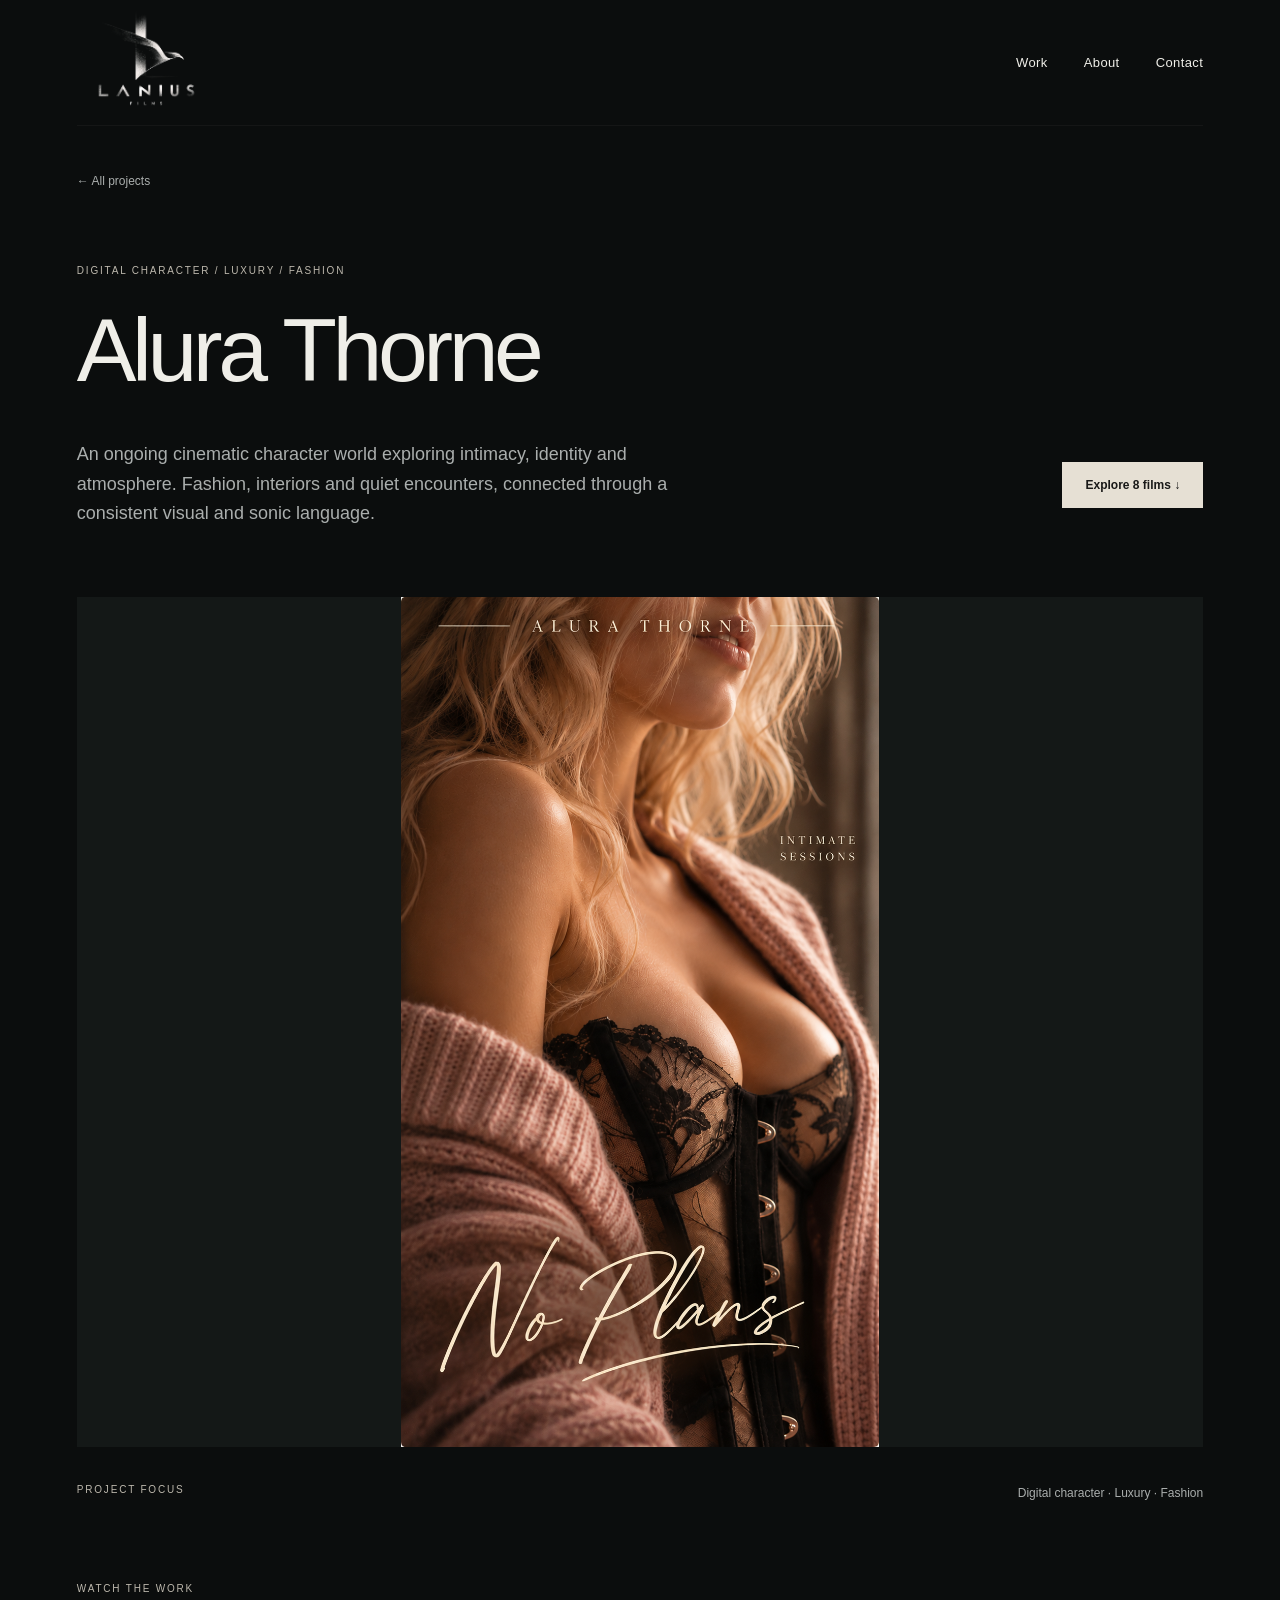
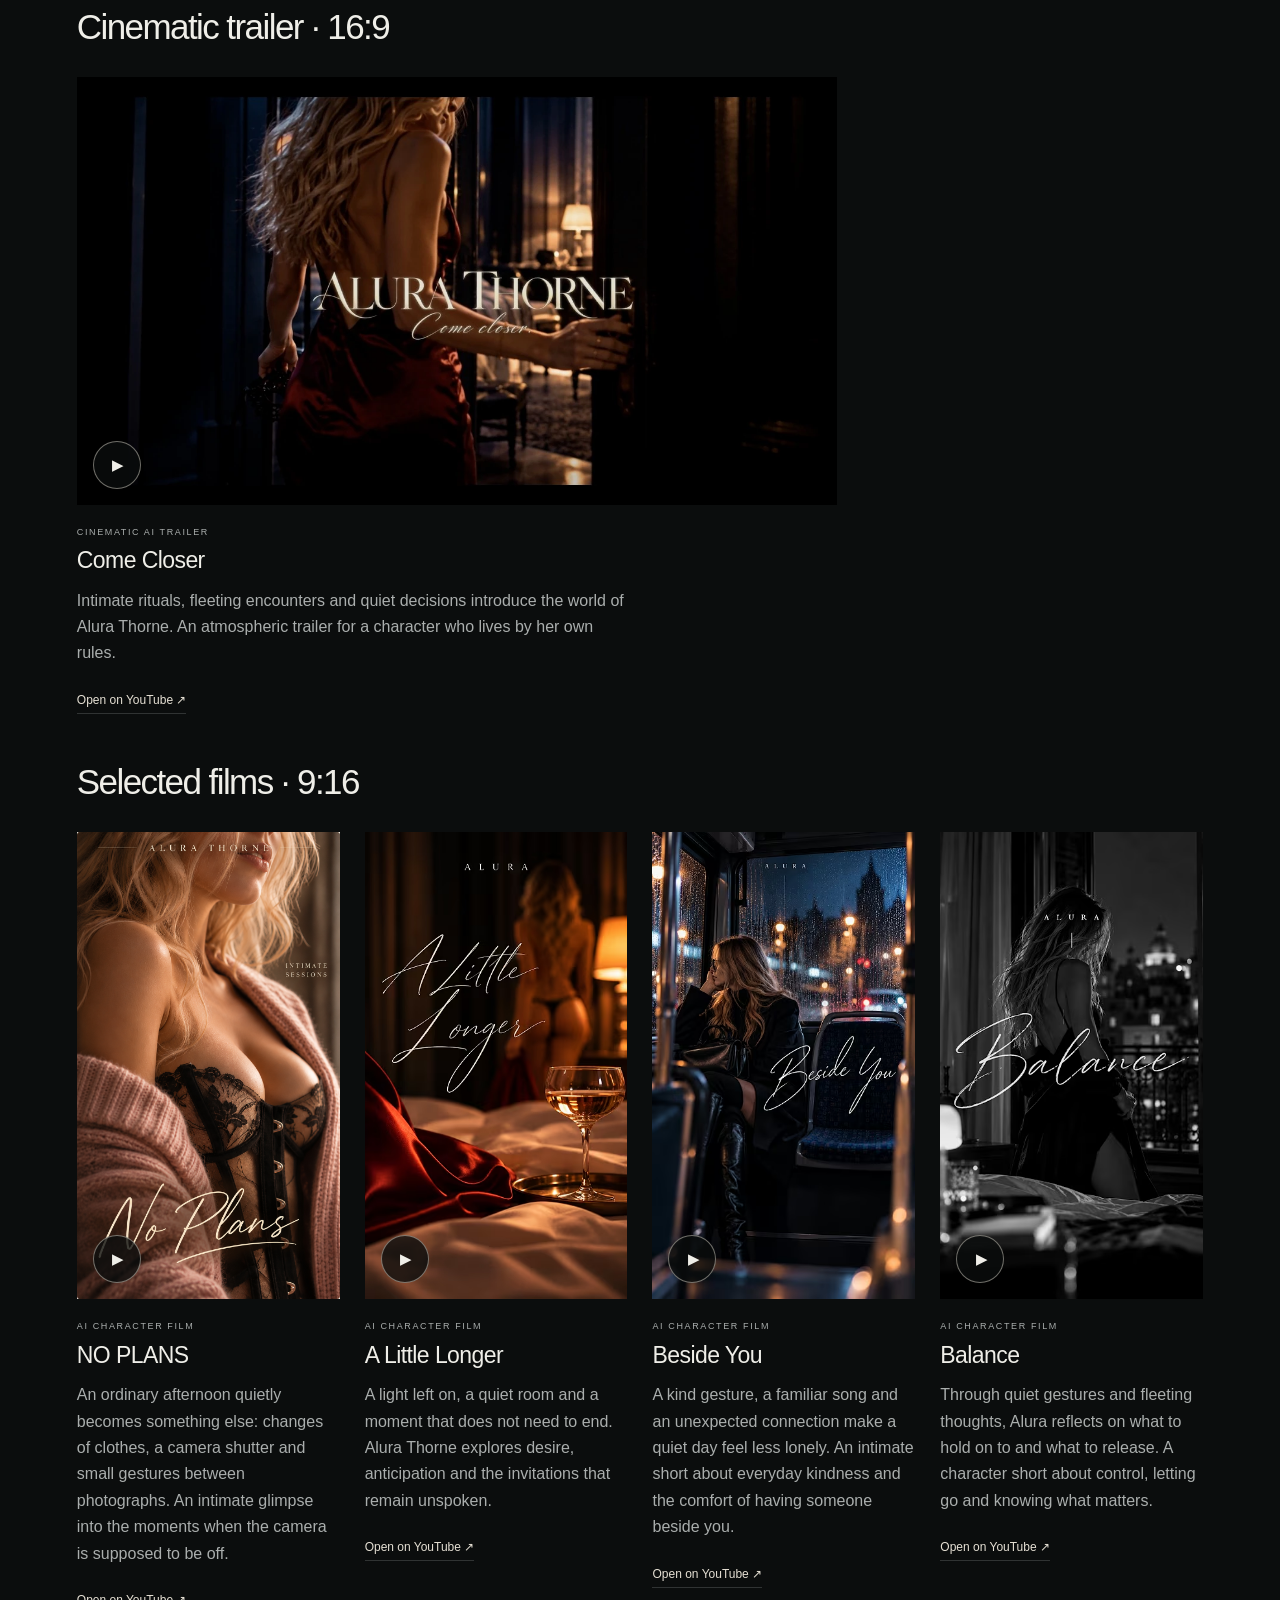
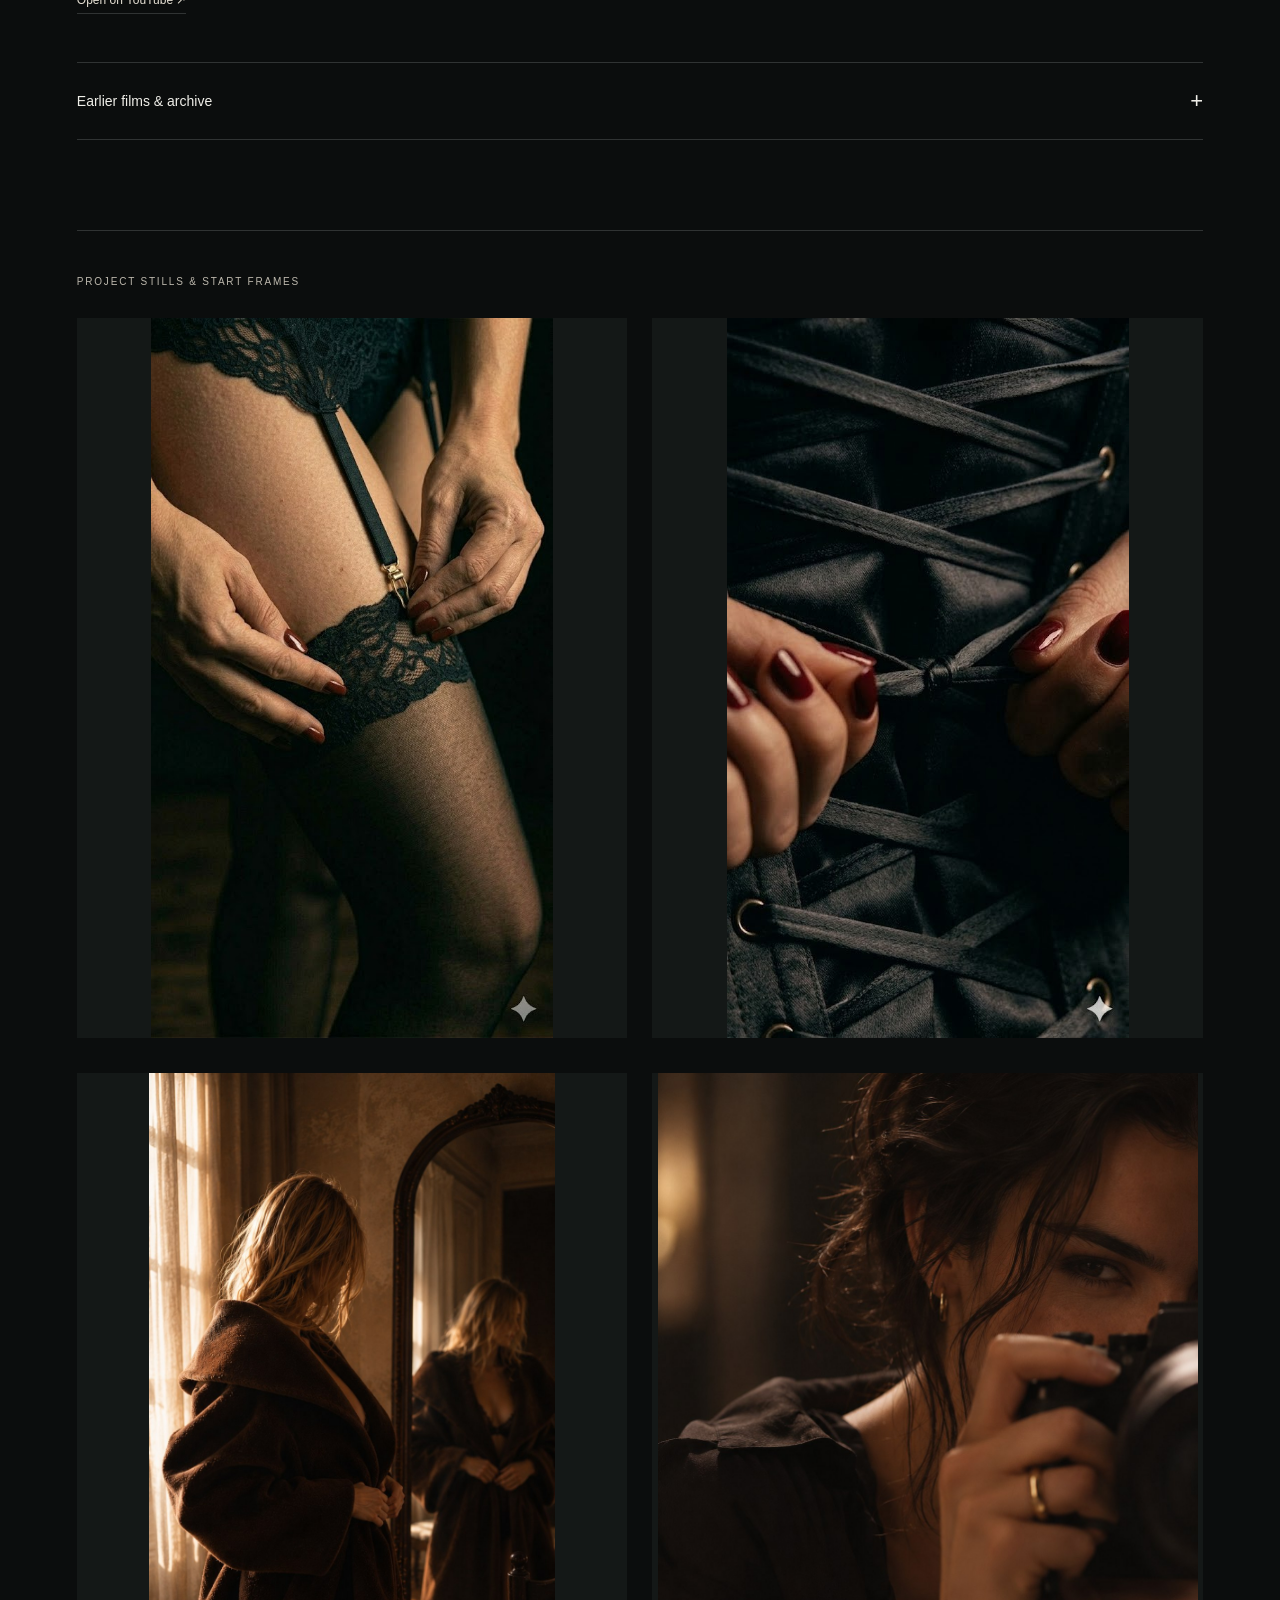
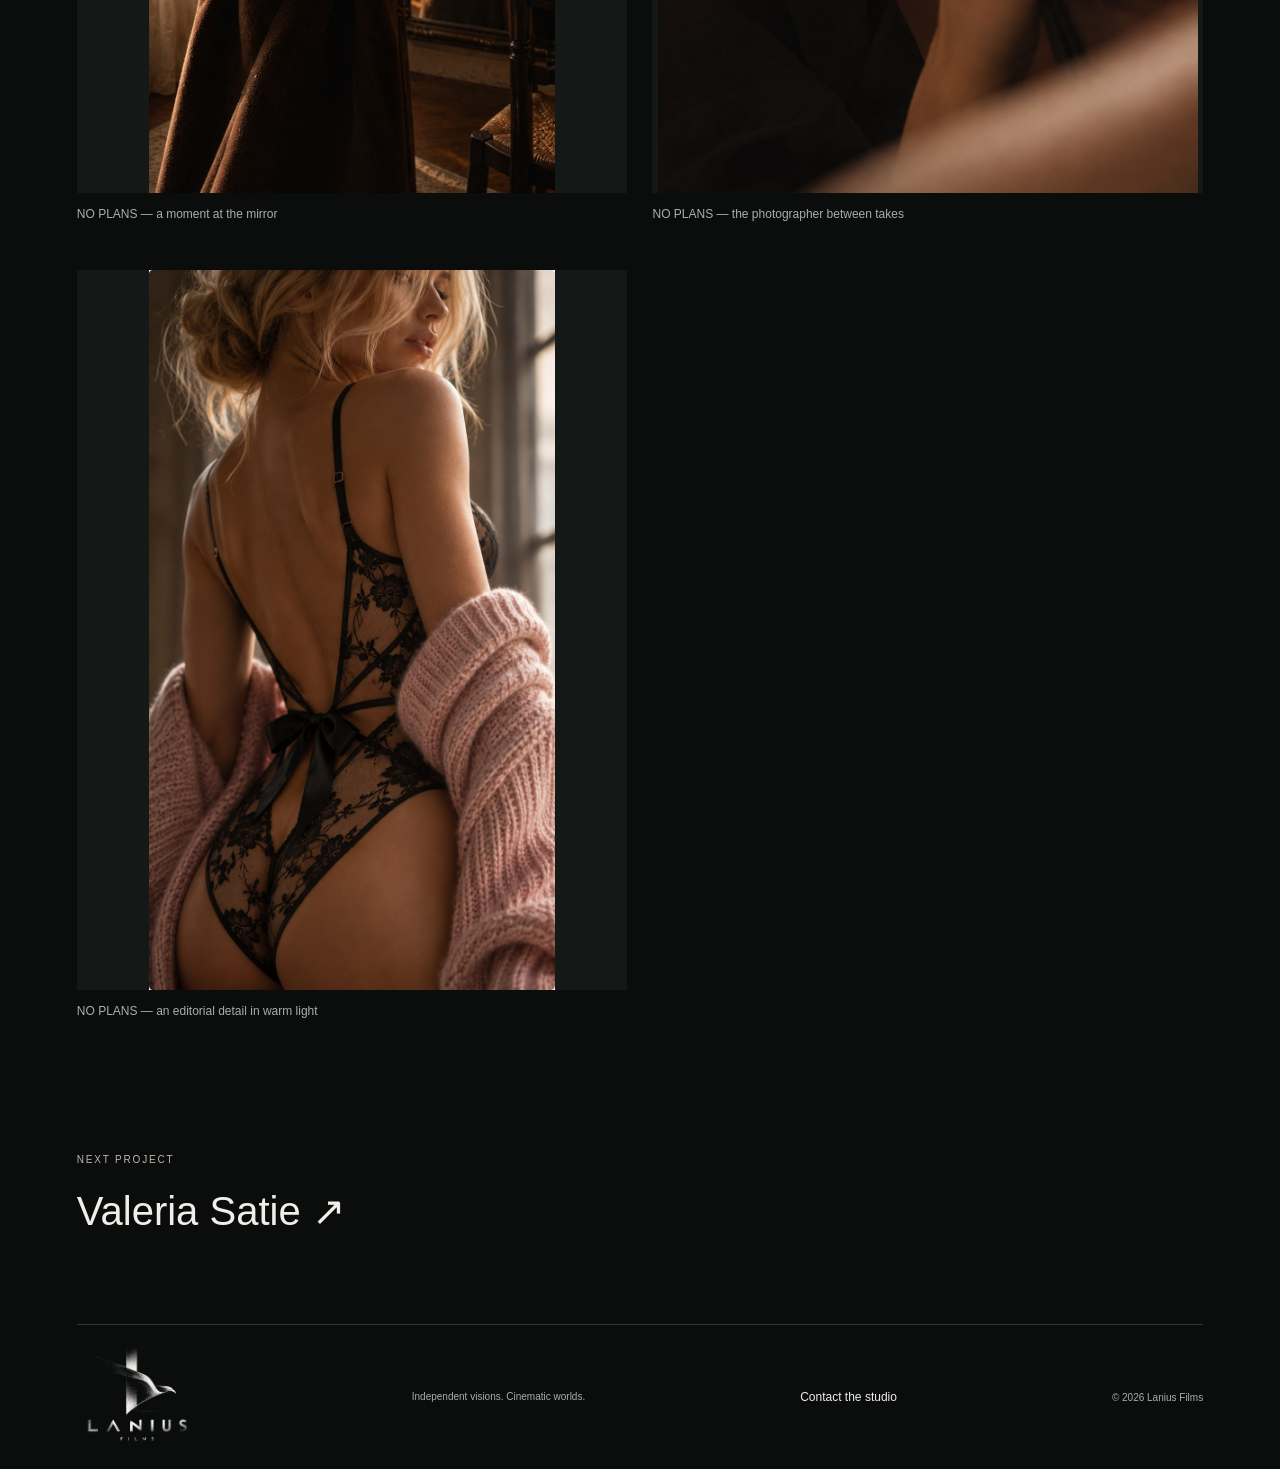
==== commit 34df8af0: "Embed films, add synopses and project stills" ====
--- a/alura-thorne.html
+++ b/alura-thorne.html
@@ -2,5 +2,5 @@
 <html lang="en"><head><meta charset="utf-8"><meta name="viewport" content="width=device-width, initial-scale=1">
 <meta name="description" content="An ongoing cinematic character world exploring intimacy, identity and atmosphere. Fashion, interiors and quiet encounters, connected through a consistent visual and sonic language."><meta name="theme-color" content="#0b0d0d">
 <link rel="canonical" href="https://laniusfilms.github.io/alura-thorne.html"><meta property="og:type" content="website"><meta property="og:site_name" content="Lanius Films"><meta property="og:url" content="https://laniusfilms.github.io/alura-thorne.html"><meta property="og:title" content="Alura Thorne — Lanius Films"><meta property="og:description" content="An ongoing cinematic character world exploring intimacy, identity and atmosphere. Fashion, interiors and quiet encounters, connected through a consistent visual and sonic language."><meta property="og:image" content="https://laniusfilms.github.io/assets/no-plans-poster.png"><meta name="twitter:card" content="summary_large_image"><meta name="twitter:title" content="Alura Thorne — Lanius Films"><meta name="twitter:description" content="An ongoing cinematic character world exploring intimacy, identity and atmosphere. Fashion, interiors and quiet encounters, connected through a consistent visual and sonic language."><meta name="twitter:image" content="https://laniusfilms.github.io/assets/no-plans-poster.png">
-<title>Alura Thorne — Lanius Films</title><link rel="icon" href="assets/lanius-logo.png" type="image/png"><link rel="stylesheet" href="styles.css?v=20261119-studio"></head>
-<body><a class="skip" href="#main">Skip to content</a><header class="container"><a class="brand brand-logo" href="index.html" aria-label="Lanius Films — home"><img src="assets/lanius-logo.png" alt="Lanius Films" width="100" height="100"></a><nav aria-label="Main navigation"><a href="index.html#work">Work</a><a href="index.html#about">About</a><a href="index.html#contact">Contact</a></nav></header><main id="main" class="container detail"><a class="back" href="index.html#work">← All projects</a><p class="eyebrow">Digital Character / Luxury / Fashion</p><h1>Alura Thorne</h1><div class="detail-intro"><p>An ongoing cinematic character world exploring intimacy, identity and atmosphere. Fashion, interiors and quiet encounters, connected through a consistent visual and sonic language.</p><a class="button" href="#films">Explore 8 films ↓</a></div><figure class="detail-cover vertical"><img src="assets/no-plans-poster.png" alt="NO PLANS — approved Alura Thorne editorial poster" width="941" height="1672" loading="eager" decoding="async"></figure><div class="detail-meta"><p class="eyebrow">PROJECT FOCUS</p><p>Digital character · Luxury · Fashion</p></div><section id="films" class="project-films"><p class="eyebrow">WATCH THE WORK</p><h2>Cinematic trailer · 16:9</h2><div class="film-grid landscape-grid"><article class="film-card landscape"><a href="https://www.youtube.com/watch?v=97rAzkZPVqM" target="_blank" rel="noopener noreferrer" aria-label="Watch Come Closer on YouTube"><div class="film-thumb"><img src="assets/cover-97rAzkZPVqM.webp" alt="Come Closer — film poster" loading="lazy" decoding="async"><span class="play-mark" aria-hidden="true">▶</span></div><p class="eyebrow">Cinematic AI trailer</p><h3>Come Closer</h3><span class="film-cta">Watch on YouTube ↗</span></a></article></div><h2>Selected films · 9:16</h2><div class="film-grid portrait-grid"><article class="film-card portrait"><a href="https://www.youtube.com/shorts/vsHMxG053Dw" target="_blank" rel="noopener noreferrer" aria-label="Watch NO PLANS on YouTube"><div class="film-thumb"><img src="assets/no-plans-poster.png" alt="NO PLANS — film poster" loading="lazy" decoding="async"><span class="play-mark" aria-hidden="true">▶</span></div><p class="eyebrow">AI character film</p><h3>NO PLANS</h3><span class="film-cta">Watch on YouTube ↗</span></a></article><article class="film-card portrait"><a href="https://www.youtube.com/shorts/K3hB-RP3zM8" target="_blank" rel="noopener noreferrer" aria-label="Watch A Little Longer on YouTube"><div class="film-thumb"><img src="assets/cover-K3hB-RP3zM8.jpg" alt="A Little Longer — film poster" loading="lazy" decoding="async"><span class="play-mark" aria-hidden="true">▶</span></div><p class="eyebrow">AI character film</p><h3>A Little Longer</h3><span class="film-cta">Watch on YouTube ↗</span></a></article><article class="film-card portrait"><a href="https://www.youtube.com/shorts/caqMSJXVtnQ" target="_blank" rel="noopener noreferrer" aria-label="Watch Beside You on YouTube"><div class="film-thumb"><img src="assets/cover-caqMSJXVtnQ.jpg" alt="Beside You — film poster" loading="lazy" decoding="async"><span class="play-mark" aria-hidden="true">▶</span></div><p class="eyebrow">AI character film</p><h3>Beside You</h3><span class="film-cta">Watch on YouTube ↗</span></a></article><article class="film-card portrait"><a href="https://www.youtube.com/shorts/OqDUNW3se6k" target="_blank" rel="noopener noreferrer" aria-label="Watch Balance on YouTube"><div class="film-thumb"><img src="assets/cover-OqDUNW3se6k.jpg" alt="Balance — film poster" loading="lazy" decoding="async"><span class="play-mark" aria-hidden="true">▶</span></div><p class="eyebrow">AI character film</p><h3>Balance</h3><span class="film-cta">Watch on YouTube ↗</span></a></article></div><details class="film-archive"><summary>Earlier films & archive</summary><div class="film-grid portrait-grid archive-grid"><article class="film-card portrait"><a href="https://www.youtube.com/shorts/nfdTQyKK2tw" target="_blank" rel="noopener noreferrer" aria-label="Watch Stay on YouTube"><div class="film-thumb"><img src="assets/cover-nfdTQyKK2tw.webp" alt="Stay — film poster" loading="lazy" decoding="async"><span class="play-mark" aria-hidden="true">▶</span></div><p class="eyebrow">AI character film</p><h3>Stay</h3><span class="film-cta">Watch on YouTube ↗</span></a></article><article class="film-card portrait"><a href="https://www.youtube.com/shorts/4KPNG_sq3s0" target="_blank" rel="noopener noreferrer" aria-label="Watch Rituals on YouTube"><div class="film-thumb"><img src="assets/cover-4KPNG_sq3s0.jpg" alt="Rituals — film poster" loading="lazy" decoding="async"><span class="play-mark" aria-hidden="true">▶</span></div><p class="eyebrow">AI character film</p><h3>Rituals</h3><span class="film-cta">Watch on YouTube ↗</span></a></article><article class="film-card portrait"><a href="https://www.youtube.com/shorts/yGPv1dmWs1Y" target="_blank" rel="noopener noreferrer" aria-label="Watch Costa Brava on YouTube"><div class="film-thumb"><img src="assets/cover-yGPv1dmWs1Y.webp" alt="Costa Brava — film poster" loading="lazy" decoding="async"><span class="play-mark" aria-hidden="true">▶</span></div><p class="eyebrow">AI character film</p><h3>Costa Brava</h3><span class="film-cta">Watch on YouTube ↗</span></a></article></div></details></section><div class="gallery"><figure><img src="assets/alura-fashion-1.jpg" alt="Fashion detail with dark lace and warm light" width="572" height="1024" loading="lazy"></figure><figure><img src="assets/alura-fashion-2.jpg" alt="Close-up of a black corset with cinematic lighting" width="572" height="1024" loading="lazy"></figure></div><div class="next"><span class="eyebrow">NEXT PROJECT</span><a href="valeria.html">Valeria Satie ↗</a></div></main><footer class="container"><a class="brand brand-logo" href="index.html" aria-label="Lanius Films — home"><img src="assets/lanius-logo.png" alt="Lanius Films" width="100" height="100"></a><p>Independent visions. Cinematic worlds.</p><a href="index.html#contact">Contact the studio</a><span>© 2026 Lanius Films</span></footer></body></html>+<title>Alura Thorne — Lanius Films</title><link rel="icon" href="assets/lanius-logo.png" type="image/png"><link rel="stylesheet" href="styles.css?v=20261119-inline"></head>
+<body><a class="skip" href="#main">Skip to content</a><header class="container"><a class="brand brand-logo" href="index.html" aria-label="Lanius Films — home"><img src="assets/lanius-logo.png" alt="Lanius Films" width="100" height="100"></a><nav aria-label="Main navigation"><a href="index.html#work">Work</a><a href="index.html#about">About</a><a href="index.html#contact">Contact</a></nav></header><main id="main" class="container detail"><a class="back" href="index.html#work">← All projects</a><p class="eyebrow">Digital Character / Luxury / Fashion</p><h1>Alura Thorne</h1><div class="detail-intro"><p>An ongoing cinematic character world exploring intimacy, identity and atmosphere. Fashion, interiors and quiet encounters, connected through a consistent visual and sonic language.</p><a class="button" href="#films">Explore 8 films ↓</a></div><figure class="detail-cover vertical"><img src="assets/no-plans-poster.png" alt="NO PLANS — approved Alura Thorne editorial poster" width="941" height="1672" loading="eager" decoding="async"></figure><div class="detail-meta"><p class="eyebrow">PROJECT FOCUS</p><p>Digital character · Luxury · Fashion</p></div><section id="films" class="project-films"><p class="eyebrow">WATCH THE WORK</p><h2>Cinematic trailer · 16:9</h2><div class="film-grid landscape-grid"><article class="film-card landscape"><a class="film-thumb" href="https://www.youtube.com/watch?v=97rAzkZPVqM" target="_blank" rel="noopener noreferrer" aria-label="Play Come Closer" data-video-id="97rAzkZPVqM" data-video-title="Come Closer" data-video-description="Intimate rituals, fleeting encounters and quiet decisions introduce the world of Alura Thorne. An atmospheric trailer for a character who lives by her own rules."><img src="assets/cover-97rAzkZPVqM.webp" alt="Come Closer — film poster" loading="lazy" decoding="async"><span class="play-mark" aria-hidden="true">▶</span></a><p class="eyebrow">Cinematic AI trailer</p><h3>Come Closer</h3><p class="film-description">Intimate rituals, fleeting encounters and quiet decisions introduce the world of Alura Thorne. An atmospheric trailer for a character who lives by her own rules.</p><a class="film-cta" href="https://www.youtube.com/watch?v=97rAzkZPVqM" target="_blank" rel="noopener noreferrer">Open on YouTube ↗</a></article></div><h2>Selected films · 9:16</h2><div class="film-grid portrait-grid"><article class="film-card portrait"><a class="film-thumb" href="https://www.youtube.com/shorts/vsHMxG053Dw" target="_blank" rel="noopener noreferrer" aria-label="Play NO PLANS" data-video-id="vsHMxG053Dw" data-video-title="NO PLANS" data-video-description="An ordinary afternoon quietly becomes something else: changes of clothes, a camera shutter and small gestures between photographs. An intimate glimpse into the moments when the camera is supposed to be off."><img src="assets/no-plans-poster.png" alt="NO PLANS — film poster" loading="lazy" decoding="async"><span class="play-mark" aria-hidden="true">▶</span></a><p class="eyebrow">AI character film</p><h3>NO PLANS</h3><p class="film-description">An ordinary afternoon quietly becomes something else: changes of clothes, a camera shutter and small gestures between photographs. An intimate glimpse into the moments when the camera is supposed to be off.</p><a class="film-cta" href="https://www.youtube.com/shorts/vsHMxG053Dw" target="_blank" rel="noopener noreferrer">Open on YouTube ↗</a></article><article class="film-card portrait"><a class="film-thumb" href="https://www.youtube.com/shorts/K3hB-RP3zM8" target="_blank" rel="noopener noreferrer" aria-label="Play A Little Longer" data-video-id="K3hB-RP3zM8" data-video-title="A Little Longer" data-video-description="A light left on, a quiet room and a moment that does not need to end. Alura Thorne explores desire, anticipation and the invitations that remain unspoken."><img src="assets/cover-K3hB-RP3zM8.jpg" alt="A Little Longer — film poster" loading="lazy" decoding="async"><span class="play-mark" aria-hidden="true">▶</span></a><p class="eyebrow">AI character film</p><h3>A Little Longer</h3><p class="film-description">A light left on, a quiet room and a moment that does not need to end. Alura Thorne explores desire, anticipation and the invitations that remain unspoken.</p><a class="film-cta" href="https://www.youtube.com/shorts/K3hB-RP3zM8" target="_blank" rel="noopener noreferrer">Open on YouTube ↗</a></article><article class="film-card portrait"><a class="film-thumb" href="https://www.youtube.com/shorts/caqMSJXVtnQ" target="_blank" rel="noopener noreferrer" aria-label="Play Beside You" data-video-id="caqMSJXVtnQ" data-video-title="Beside You" data-video-description="A kind gesture, a familiar song and an unexpected connection make a quiet day feel less lonely. An intimate short about everyday kindness and the comfort of having someone beside you."><img src="assets/cover-caqMSJXVtnQ.jpg" alt="Beside You — film poster" loading="lazy" decoding="async"><span class="play-mark" aria-hidden="true">▶</span></a><p class="eyebrow">AI character film</p><h3>Beside You</h3><p class="film-description">A kind gesture, a familiar song and an unexpected connection make a quiet day feel less lonely. An intimate short about everyday kindness and the comfort of having someone beside you.</p><a class="film-cta" href="https://www.youtube.com/shorts/caqMSJXVtnQ" target="_blank" rel="noopener noreferrer">Open on YouTube ↗</a></article><article class="film-card portrait"><a class="film-thumb" href="https://www.youtube.com/shorts/OqDUNW3se6k" target="_blank" rel="noopener noreferrer" aria-label="Play Balance" data-video-id="OqDUNW3se6k" data-video-title="Balance" data-video-description="Through quiet gestures and fleeting thoughts, Alura reflects on what to hold on to and what to release. A character short about control, letting go and knowing what matters."><img src="assets/cover-OqDUNW3se6k.jpg" alt="Balance — film poster" loading="lazy" decoding="async"><span class="play-mark" aria-hidden="true">▶</span></a><p class="eyebrow">AI character film</p><h3>Balance</h3><p class="film-description">Through quiet gestures and fleeting thoughts, Alura reflects on what to hold on to and what to release. A character short about control, letting go and knowing what matters.</p><a class="film-cta" href="https://www.youtube.com/shorts/OqDUNW3se6k" target="_blank" rel="noopener noreferrer">Open on YouTube ↗</a></article></div><details class="film-archive"><summary>Earlier films & archive</summary><div class="film-grid portrait-grid archive-grid"><article class="film-card portrait"><a class="film-thumb" href="https://www.youtube.com/shorts/nfdTQyKK2tw" target="_blank" rel="noopener noreferrer" aria-label="Play Stay" data-video-id="nfdTQyKK2tw" data-video-title="Stay" data-video-description="Something small brings a memory back, carrying Alura to a moment and a version of herself she thought she had left behind. For a moment, she lets it stay."><img src="assets/cover-nfdTQyKK2tw.webp" alt="Stay — film poster" loading="lazy" decoding="async"><span class="play-mark" aria-hidden="true">▶</span></a><p class="eyebrow">AI character film</p><h3>Stay</h3><p class="film-description">Something small brings a memory back, carrying Alura to a moment and a version of herself she thought she had left behind. For a moment, she lets it stay.</p><a class="film-cta" href="https://www.youtube.com/shorts/nfdTQyKK2tw" target="_blank" rel="noopener noreferrer">Open on YouTube ↗</a></article><article class="film-card portrait"><a class="film-thumb" href="https://www.youtube.com/shorts/4KPNG_sq3s0" target="_blank" rel="noopener noreferrer" aria-label="Play Rituals" data-video-id="4KPNG_sq3s0" data-video-title="Rituals" data-video-description="Morning light, coffee, fabric and small gestures reveal Alura through her everyday rituals. A quiet character study told through body language, detail and visual rhythm."><img src="assets/cover-4KPNG_sq3s0.jpg" alt="Rituals — film poster" loading="lazy" decoding="async"><span class="play-mark" aria-hidden="true">▶</span></a><p class="eyebrow">AI character film</p><h3>Rituals</h3><p class="film-description">Morning light, coffee, fabric and small gestures reveal Alura through her everyday rituals. A quiet character study told through body language, detail and visual rhythm.</p><a class="film-cta" href="https://www.youtube.com/shorts/4KPNG_sq3s0" target="_blank" rel="noopener noreferrer">Open on YouTube ↗</a></article><article class="film-card portrait"><a class="film-thumb" href="https://www.youtube.com/shorts/yGPv1dmWs1Y" target="_blank" rel="noopener noreferrer" aria-label="Play Costa Brava" data-video-id="yGPv1dmWs1Y" data-video-title="Costa Brava" data-video-description="Alura moves through a Mediterranean coastal town in the warm evening light. Elegant movement and intimate details connect character with the atmosphere of the Costa Brava."><img src="assets/cover-yGPv1dmWs1Y.webp" alt="Costa Brava — film poster" loading="lazy" decoding="async"><span class="play-mark" aria-hidden="true">▶</span></a><p class="eyebrow">AI character film</p><h3>Costa Brava</h3><p class="film-description">Alura moves through a Mediterranean coastal town in the warm evening light. Elegant movement and intimate details connect character with the atmosphere of the Costa Brava.</p><a class="film-cta" href="https://www.youtube.com/shorts/yGPv1dmWs1Y" target="_blank" rel="noopener noreferrer">Open on YouTube ↗</a></article></div></details></section><section class="stills-section" aria-label="Project stills"><p class="eyebrow">PROJECT STILLS & START FRAMES</p><div class="gallery"><figure><img src="assets/alura-fashion-1.jpg" alt="Fashion detail with dark lace and warm light" width="572" height="1024" loading="lazy" decoding="async"></figure><figure><img src="assets/alura-fashion-2.jpg" alt="Close-up of a black corset with cinematic lighting" width="572" height="1024" loading="lazy" decoding="async"></figure><figure><img src="assets/alura-thorne-still-01.jpg" alt="NO PLANS — a moment at the mirror" width="902" height="1600" loading="lazy" decoding="async"><figcaption>NO PLANS — a moment at the mirror</figcaption></figure><figure><img src="assets/alura-thorne-still-02.jpg" alt="NO PLANS — the photographer between takes" width="1086" height="1448" loading="lazy" decoding="async"><figcaption>NO PLANS — the photographer between takes</figcaption></figure><figure><img src="assets/alura-thorne-still-03.jpg" alt="NO PLANS — an editorial detail in warm light" width="901" height="1600" loading="lazy" decoding="async"><figcaption>NO PLANS — an editorial detail in warm light</figcaption></figure></div></section><div class="next"><span class="eyebrow">NEXT PROJECT</span><a href="valeria.html">Valeria Satie ↗</a></div></main><footer class="container"><a class="brand brand-logo" href="index.html" aria-label="Lanius Films — home"><img src="assets/lanius-logo.png" alt="Lanius Films" width="100" height="100"></a><p>Independent visions. Cinematic worlds.</p><a href="index.html#contact">Contact the studio</a><span>© 2026 Lanius Films</span></footer><script src="script.js?v=20261119-inline" defer></script></body></html>
--- a/styles.css
+++ b/styles.css
@@ -96,3 +96,27 @@
 /* Reserve artwork space before loading, including the original project galleries. */
 .detail-cover img,.gallery img{height:auto}
 @media(max-width:700px){.project-films .landscape-grid{grid-template-columns:1fr}}
+
+/* Film notes and embedded playback within the existing cinematic palette. */
+.film-description{font-size:16px;line-height:1.65;margin:0 0 20px;max-width:62ch}
+.film-card .film-cta{display:inline-block;font-size:12px;padding:6px 0;border-bottom:1px solid var(--line)}
+.film-thumb:focus-visible{outline-offset:5px}
+.film-card h3{min-height:0}
+.stills-section{padding:15px 0 30px;border-top:1px solid var(--line)}
+.stills-section>.eyebrow{margin:28px 0}
+.gallery{align-items:start;row-gap:35px}
+.gallery figcaption{font-size:12px;color:var(--muted);line-height:1.5;padding:12px 0}
+.player-open{overflow:hidden}
+.film-player{color:var(--ink);background:var(--bg);border:1px solid var(--line);width:min(1100px,94vw);max-width:94vw;max-height:94dvh;padding:22px;overflow:auto}
+.film-player::backdrop{background:rgba(0,0,0,.9)}
+.player-heading{display:flex;justify-content:space-between;align-items:center;gap:20px;margin-bottom:16px}
+.player-heading h2{font-size:clamp(18px,2.4vw,28px);margin:0;line-height:1.2}
+.player-close{background:none;border:1px solid var(--line);color:var(--ink);font:inherit;font-size:13px;padding:10px 14px;cursor:pointer;flex-shrink:0}
+.player-close:focus-visible{outline:2px solid var(--accent);outline-offset:3px}
+.player-stage{position:relative;width:100%;aspect-ratio:16/9;background:#000;min-height:200px;max-height:68dvh}
+.player-stage iframe{position:absolute;inset:0;width:100%;height:100%;border:0}
+.portrait-player .player-stage{aspect-ratio:9/16;width:auto;height:62dvh;max-width:100%;margin:auto}
+.player-description{font-size:16px;max-width:85ch;margin:18px 0 10px}
+.player-description:empty{display:none}
+.player-fallback{display:inline-block;font-size:13px;padding:8px 0;border-bottom:1px solid var(--line)}
+@media(max-width:700px){.film-description{font-size:16px}.film-player{padding:14px}.player-stage{max-height:62dvh}.portrait-player .player-stage{height:58dvh}.player-description{font-size:14px}.gallery figcaption{font-size:12px}.player-close{padding:9px 11px}}
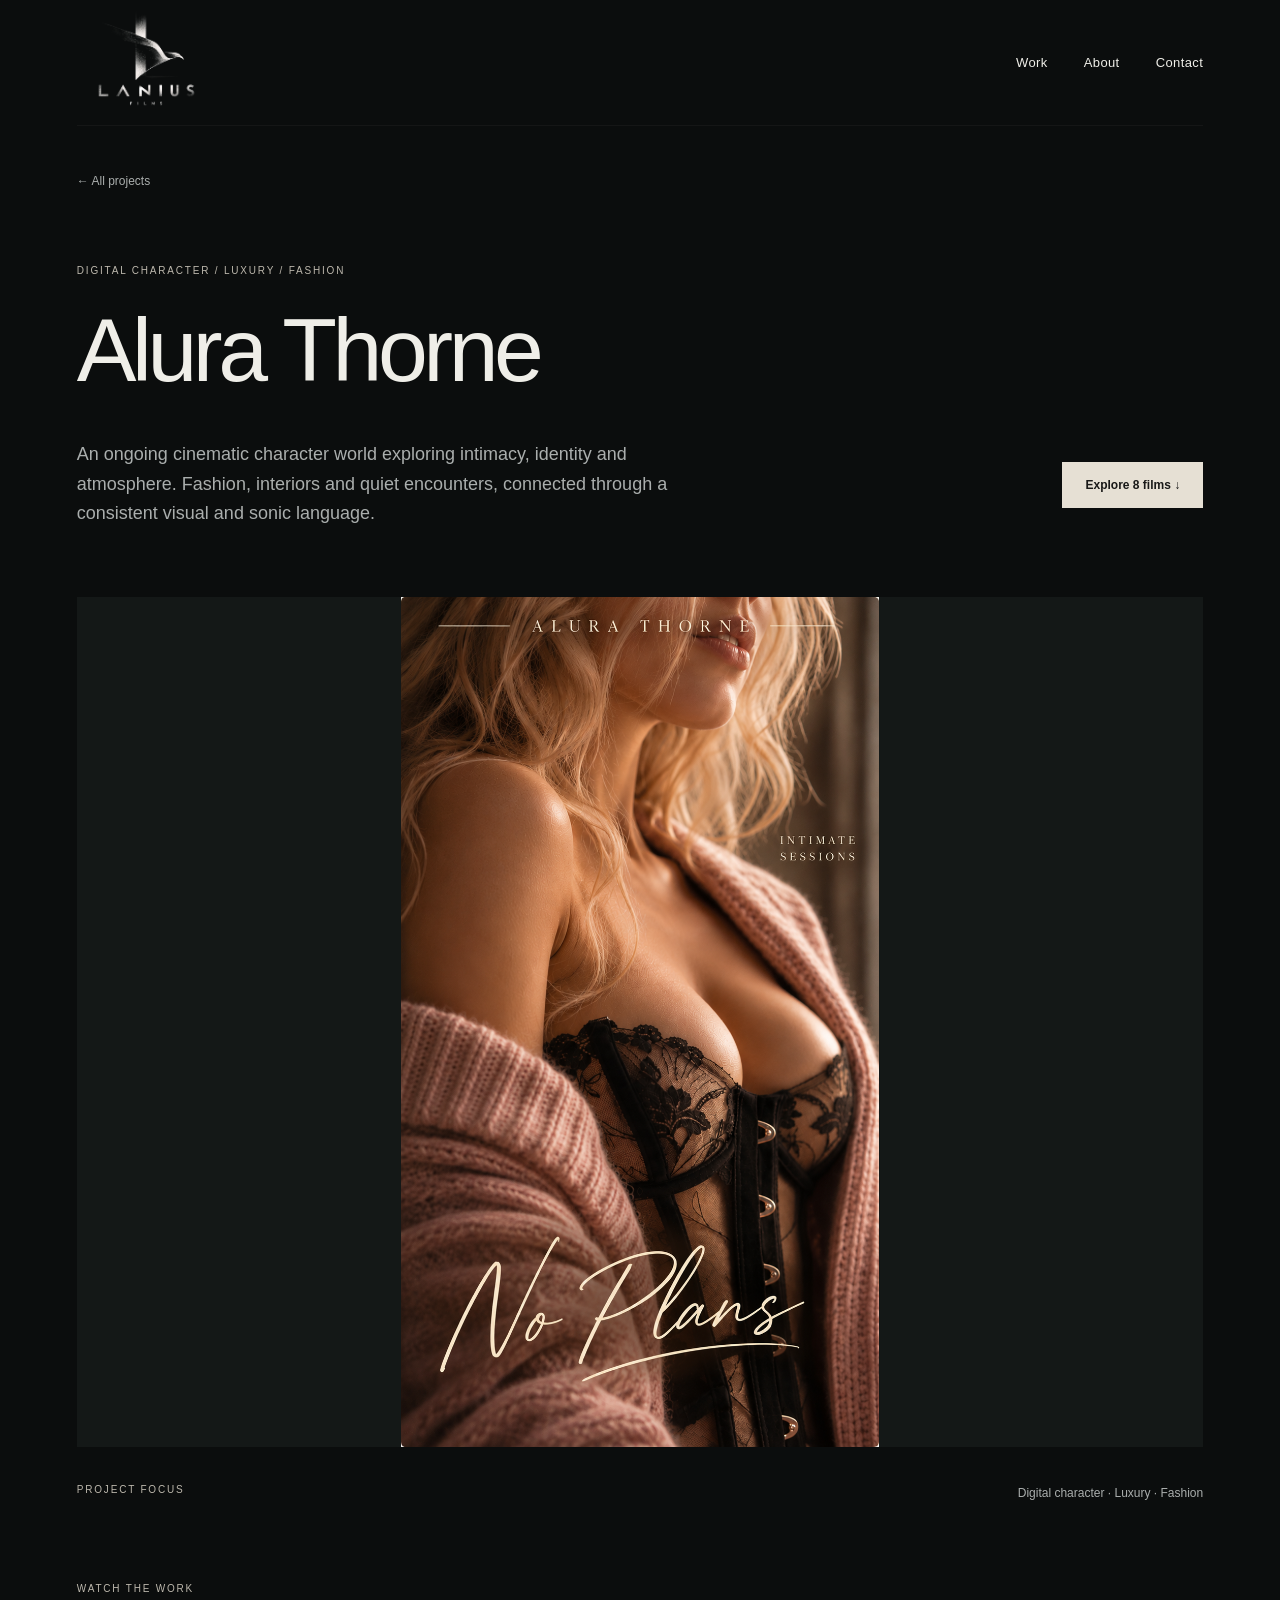
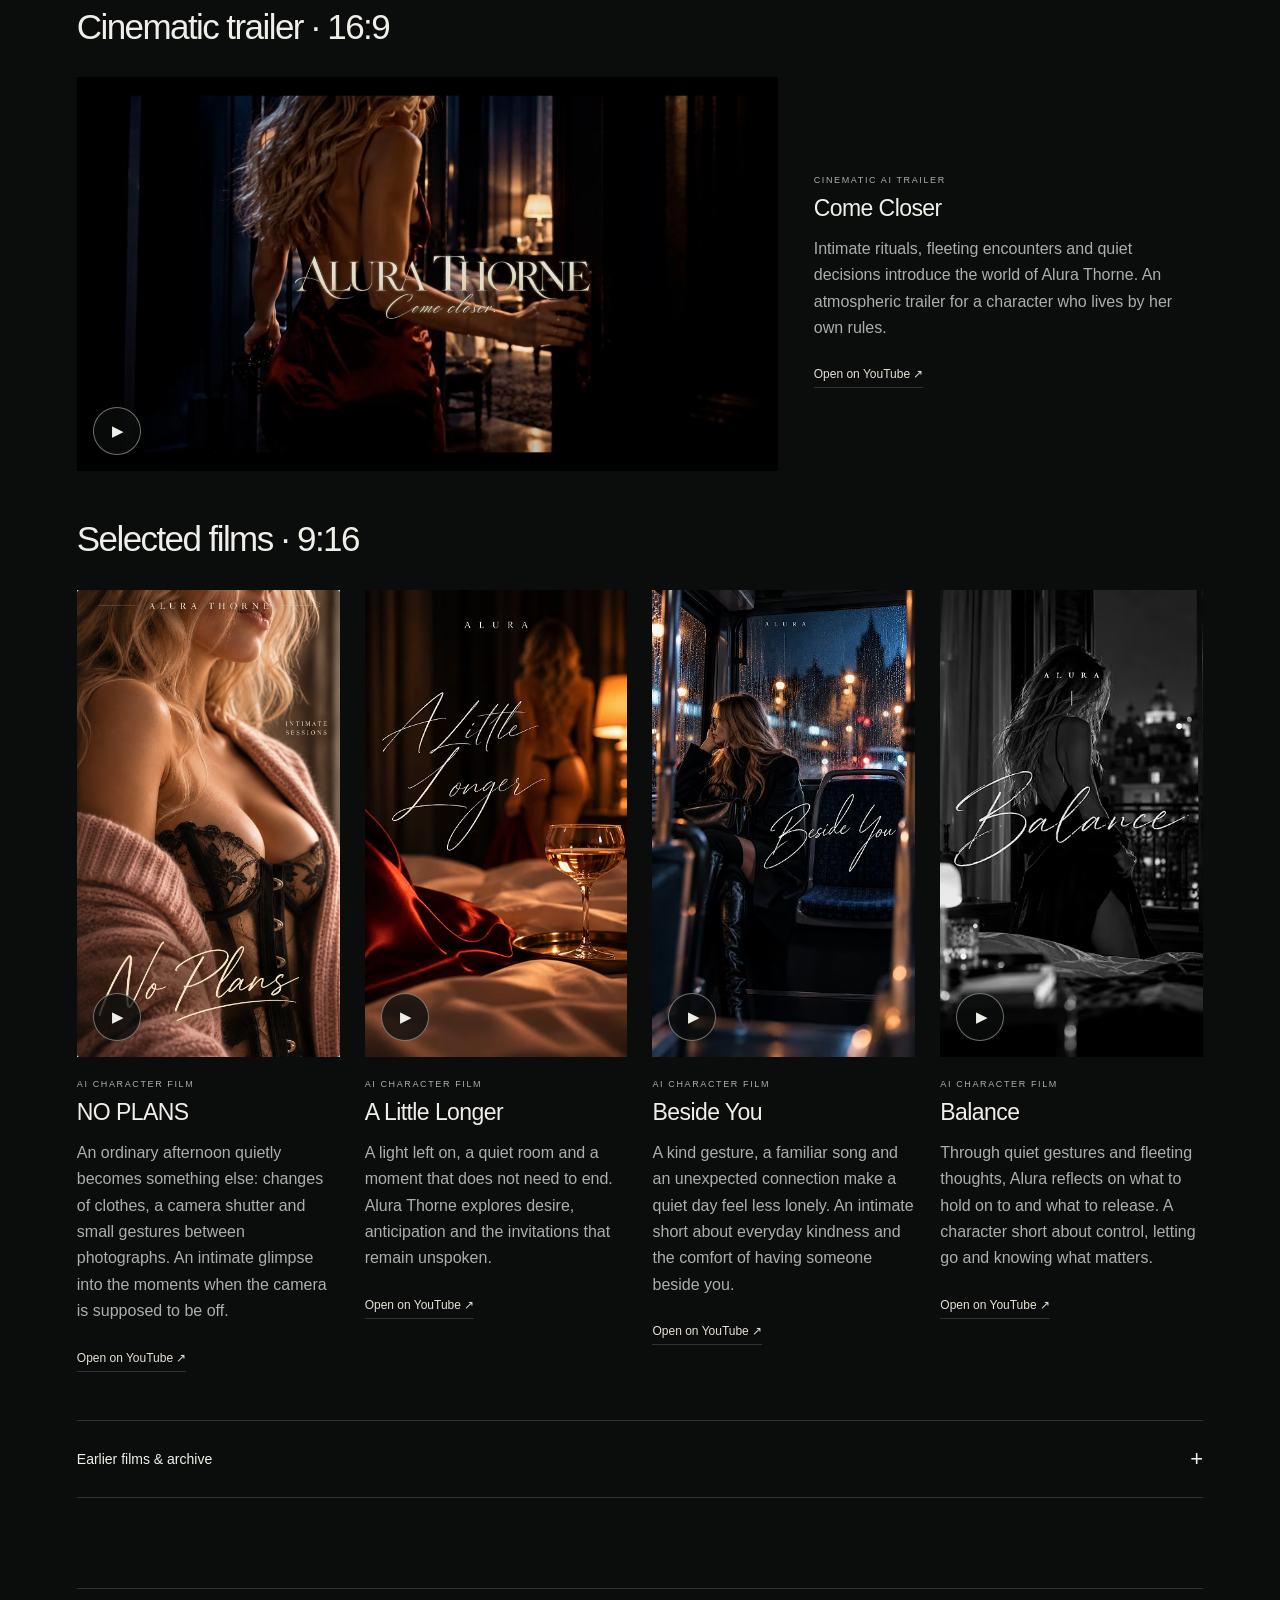
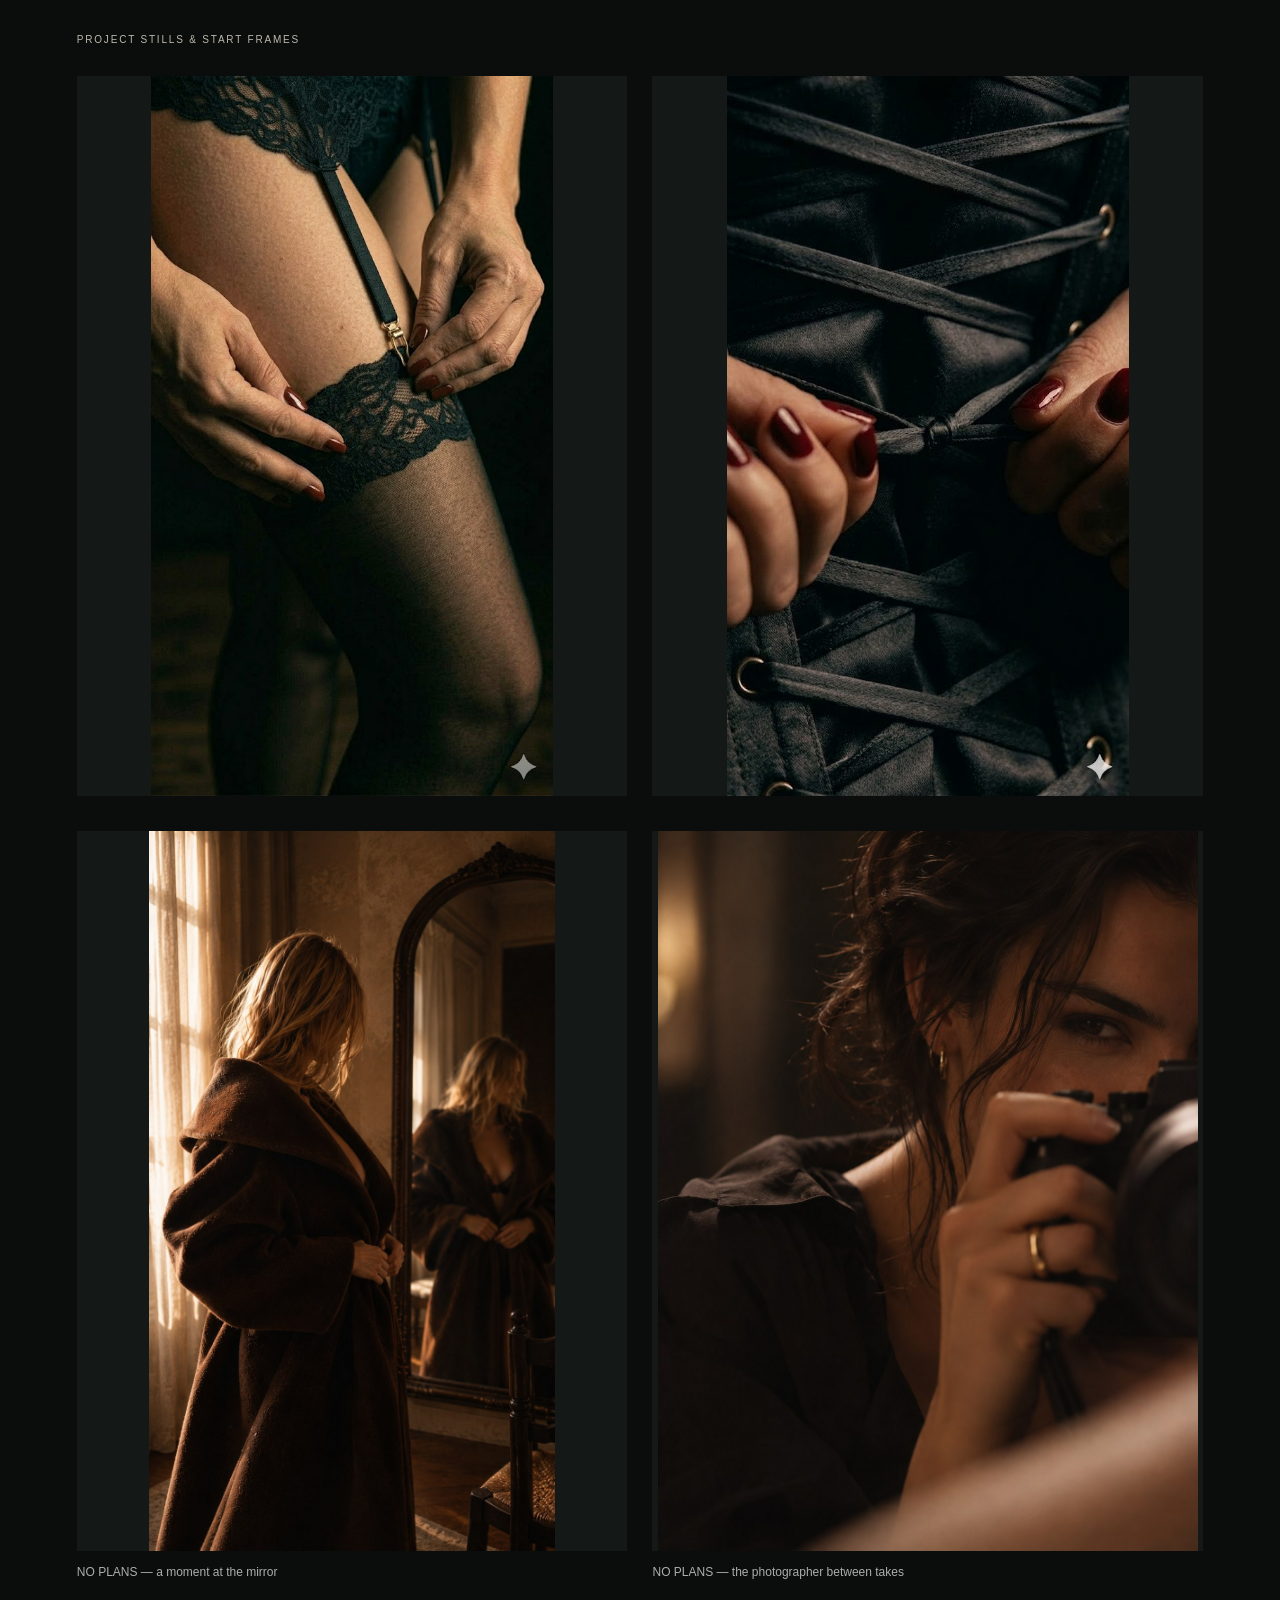
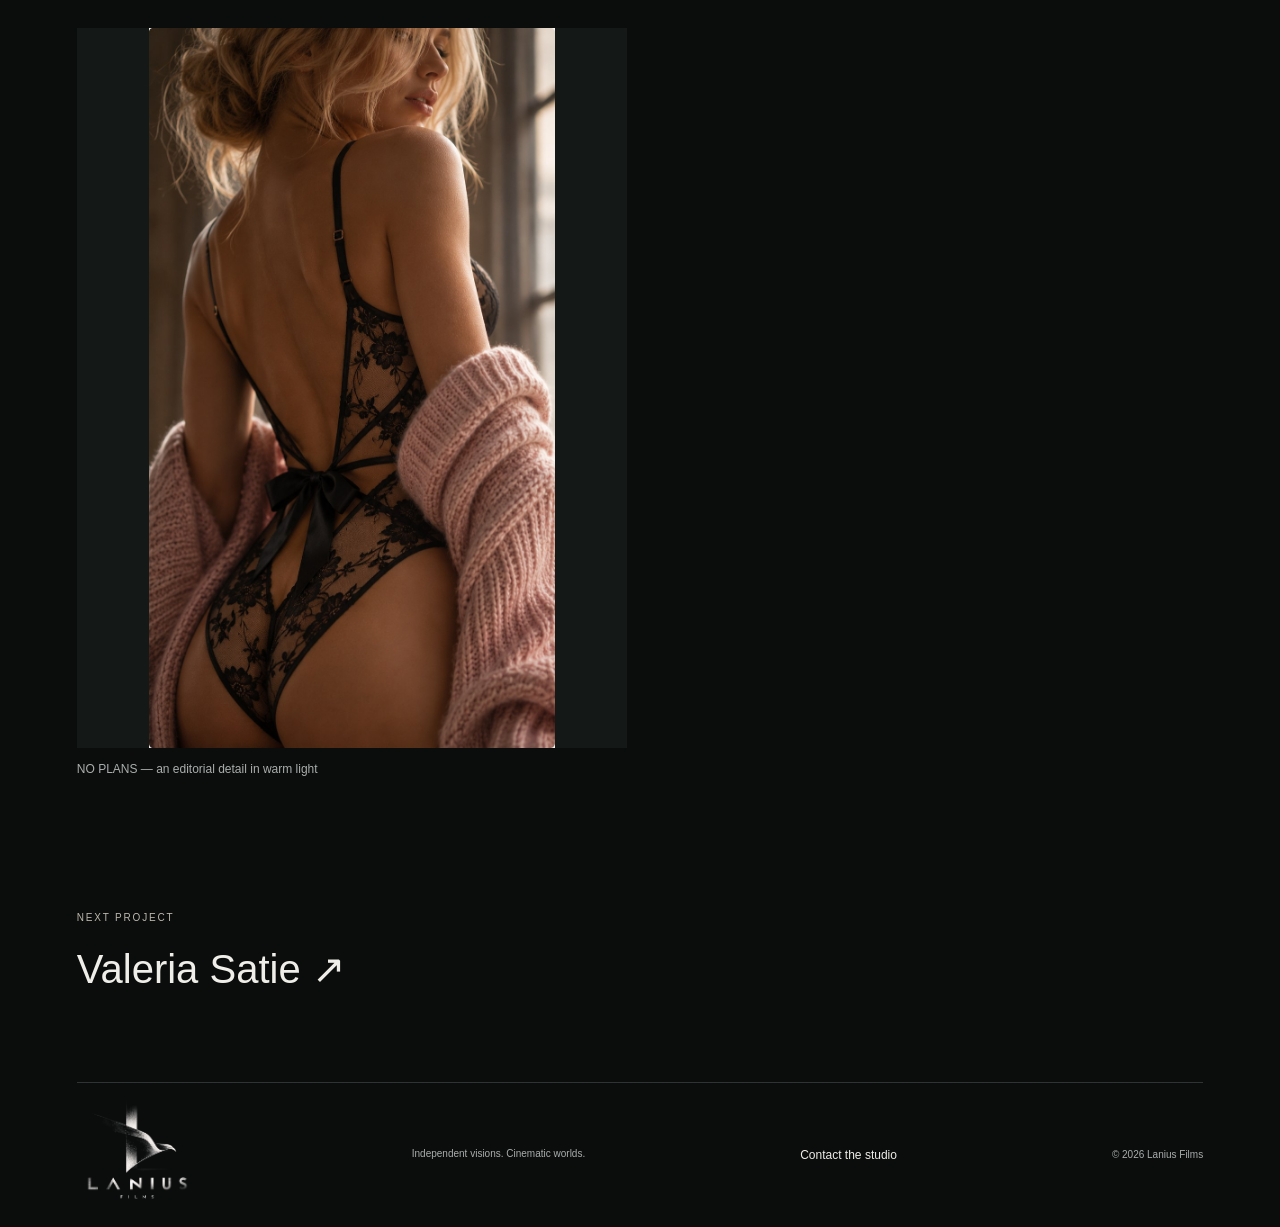
==== commit 895f030e: "Feature SEREIN and align Alura trailer copy" ====
--- a/alura-thorne.html
+++ b/alura-thorne.html
@@ -3,4 +3,4 @@
 <meta name="description" content="An ongoing cinematic character world exploring intimacy, identity and atmosphere. Fashion, interiors and quiet encounters, connected through a consistent visual and sonic language."><meta name="theme-color" content="#0b0d0d">
 <link rel="canonical" href="https://laniusfilms.github.io/alura-thorne.html"><meta property="og:type" content="website"><meta property="og:site_name" content="Lanius Films"><meta property="og:url" content="https://laniusfilms.github.io/alura-thorne.html"><meta property="og:title" content="Alura Thorne — Lanius Films"><meta property="og:description" content="An ongoing cinematic character world exploring intimacy, identity and atmosphere. Fashion, interiors and quiet encounters, connected through a consistent visual and sonic language."><meta property="og:image" content="https://laniusfilms.github.io/assets/no-plans-poster.png"><meta name="twitter:card" content="summary_large_image"><meta name="twitter:title" content="Alura Thorne — Lanius Films"><meta name="twitter:description" content="An ongoing cinematic character world exploring intimacy, identity and atmosphere. Fashion, interiors and quiet encounters, connected through a consistent visual and sonic language."><meta name="twitter:image" content="https://laniusfilms.github.io/assets/no-plans-poster.png">
 <title>Alura Thorne — Lanius Films</title><link rel="icon" href="assets/lanius-logo.png" type="image/png"><link rel="stylesheet" href="styles.css?v=20261119-inline"></head>
-<body><a class="skip" href="#main">Skip to content</a><header class="container"><a class="brand brand-logo" href="index.html" aria-label="Lanius Films — home"><img src="assets/lanius-logo.png" alt="Lanius Films" width="100" height="100"></a><nav aria-label="Main navigation"><a href="index.html#work">Work</a><a href="index.html#about">About</a><a href="index.html#contact">Contact</a></nav></header><main id="main" class="container detail"><a class="back" href="index.html#work">← All projects</a><p class="eyebrow">Digital Character / Luxury / Fashion</p><h1>Alura Thorne</h1><div class="detail-intro"><p>An ongoing cinematic character world exploring intimacy, identity and atmosphere. Fashion, interiors and quiet encounters, connected through a consistent visual and sonic language.</p><a class="button" href="#films">Explore 8 films ↓</a></div><figure class="detail-cover vertical"><img src="assets/no-plans-poster.png" alt="NO PLANS — approved Alura Thorne editorial poster" width="941" height="1672" loading="eager" decoding="async"></figure><div class="detail-meta"><p class="eyebrow">PROJECT FOCUS</p><p>Digital character · Luxury · Fashion</p></div><section id="films" class="project-films"><p class="eyebrow">WATCH THE WORK</p><h2>Cinematic trailer · 16:9</h2><div class="film-grid landscape-grid"><article class="film-card landscape"><a class="film-thumb" href="https://www.youtube.com/watch?v=97rAzkZPVqM" target="_blank" rel="noopener noreferrer" aria-label="Play Come Closer" data-video-id="97rAzkZPVqM" data-video-title="Come Closer" data-video-description="Intimate rituals, fleeting encounters and quiet decisions introduce the world of Alura Thorne. An atmospheric trailer for a character who lives by her own rules."><img src="assets/cover-97rAzkZPVqM.webp" alt="Come Closer — film poster" loading="lazy" decoding="async"><span class="play-mark" aria-hidden="true">▶</span></a><p class="eyebrow">Cinematic AI trailer</p><h3>Come Closer</h3><p class="film-description">Intimate rituals, fleeting encounters and quiet decisions introduce the world of Alura Thorne. An atmospheric trailer for a character who lives by her own rules.</p><a class="film-cta" href="https://www.youtube.com/watch?v=97rAzkZPVqM" target="_blank" rel="noopener noreferrer">Open on YouTube ↗</a></article></div><h2>Selected films · 9:16</h2><div class="film-grid portrait-grid"><article class="film-card portrait"><a class="film-thumb" href="https://www.youtube.com/shorts/vsHMxG053Dw" target="_blank" rel="noopener noreferrer" aria-label="Play NO PLANS" data-video-id="vsHMxG053Dw" data-video-title="NO PLANS" data-video-description="An ordinary afternoon quietly becomes something else: changes of clothes, a camera shutter and small gestures between photographs. An intimate glimpse into the moments when the camera is supposed to be off."><img src="assets/no-plans-poster.png" alt="NO PLANS — film poster" loading="lazy" decoding="async"><span class="play-mark" aria-hidden="true">▶</span></a><p class="eyebrow">AI character film</p><h3>NO PLANS</h3><p class="film-description">An ordinary afternoon quietly becomes something else: changes of clothes, a camera shutter and small gestures between photographs. An intimate glimpse into the moments when the camera is supposed to be off.</p><a class="film-cta" href="https://www.youtube.com/shorts/vsHMxG053Dw" target="_blank" rel="noopener noreferrer">Open on YouTube ↗</a></article><article class="film-card portrait"><a class="film-thumb" href="https://www.youtube.com/shorts/K3hB-RP3zM8" target="_blank" rel="noopener noreferrer" aria-label="Play A Little Longer" data-video-id="K3hB-RP3zM8" data-video-title="A Little Longer" data-video-description="A light left on, a quiet room and a moment that does not need to end. Alura Thorne explores desire, anticipation and the invitations that remain unspoken."><img src="assets/cover-K3hB-RP3zM8.jpg" alt="A Little Longer — film poster" loading="lazy" decoding="async"><span class="play-mark" aria-hidden="true">▶</span></a><p class="eyebrow">AI character film</p><h3>A Little Longer</h3><p class="film-description">A light left on, a quiet room and a moment that does not need to end. Alura Thorne explores desire, anticipation and the invitations that remain unspoken.</p><a class="film-cta" href="https://www.youtube.com/shorts/K3hB-RP3zM8" target="_blank" rel="noopener noreferrer">Open on YouTube ↗</a></article><article class="film-card portrait"><a class="film-thumb" href="https://www.youtube.com/shorts/caqMSJXVtnQ" target="_blank" rel="noopener noreferrer" aria-label="Play Beside You" data-video-id="caqMSJXVtnQ" data-video-title="Beside You" data-video-description="A kind gesture, a familiar song and an unexpected connection make a quiet day feel less lonely. An intimate short about everyday kindness and the comfort of having someone beside you."><img src="assets/cover-caqMSJXVtnQ.jpg" alt="Beside You — film poster" loading="lazy" decoding="async"><span class="play-mark" aria-hidden="true">▶</span></a><p class="eyebrow">AI character film</p><h3>Beside You</h3><p class="film-description">A kind gesture, a familiar song and an unexpected connection make a quiet day feel less lonely. An intimate short about everyday kindness and the comfort of having someone beside you.</p><a class="film-cta" href="https://www.youtube.com/shorts/caqMSJXVtnQ" target="_blank" rel="noopener noreferrer">Open on YouTube ↗</a></article><article class="film-card portrait"><a class="film-thumb" href="https://www.youtube.com/shorts/OqDUNW3se6k" target="_blank" rel="noopener noreferrer" aria-label="Play Balance" data-video-id="OqDUNW3se6k" data-video-title="Balance" data-video-description="Through quiet gestures and fleeting thoughts, Alura reflects on what to hold on to and what to release. A character short about control, letting go and knowing what matters."><img src="assets/cover-OqDUNW3se6k.jpg" alt="Balance — film poster" loading="lazy" decoding="async"><span class="play-mark" aria-hidden="true">▶</span></a><p class="eyebrow">AI character film</p><h3>Balance</h3><p class="film-description">Through quiet gestures and fleeting thoughts, Alura reflects on what to hold on to and what to release. A character short about control, letting go and knowing what matters.</p><a class="film-cta" href="https://www.youtube.com/shorts/OqDUNW3se6k" target="_blank" rel="noopener noreferrer">Open on YouTube ↗</a></article></div><details class="film-archive"><summary>Earlier films & archive</summary><div class="film-grid portrait-grid archive-grid"><article class="film-card portrait"><a class="film-thumb" href="https://www.youtube.com/shorts/nfdTQyKK2tw" target="_blank" rel="noopener noreferrer" aria-label="Play Stay" data-video-id="nfdTQyKK2tw" data-video-title="Stay" data-video-description="Something small brings a memory back, carrying Alura to a moment and a version of herself she thought she had left behind. For a moment, she lets it stay."><img src="assets/cover-nfdTQyKK2tw.webp" alt="Stay — film poster" loading="lazy" decoding="async"><span class="play-mark" aria-hidden="true">▶</span></a><p class="eyebrow">AI character film</p><h3>Stay</h3><p class="film-description">Something small brings a memory back, carrying Alura to a moment and a version of herself she thought she had left behind. For a moment, she lets it stay.</p><a class="film-cta" href="https://www.youtube.com/shorts/nfdTQyKK2tw" target="_blank" rel="noopener noreferrer">Open on YouTube ↗</a></article><article class="film-card portrait"><a class="film-thumb" href="https://www.youtube.com/shorts/4KPNG_sq3s0" target="_blank" rel="noopener noreferrer" aria-label="Play Rituals" data-video-id="4KPNG_sq3s0" data-video-title="Rituals" data-video-description="Morning light, coffee, fabric and small gestures reveal Alura through her everyday rituals. A quiet character study told through body language, detail and visual rhythm."><img src="assets/cover-4KPNG_sq3s0.jpg" alt="Rituals — film poster" loading="lazy" decoding="async"><span class="play-mark" aria-hidden="true">▶</span></a><p class="eyebrow">AI character film</p><h3>Rituals</h3><p class="film-description">Morning light, coffee, fabric and small gestures reveal Alura through her everyday rituals. A quiet character study told through body language, detail and visual rhythm.</p><a class="film-cta" href="https://www.youtube.com/shorts/4KPNG_sq3s0" target="_blank" rel="noopener noreferrer">Open on YouTube ↗</a></article><article class="film-card portrait"><a class="film-thumb" href="https://www.youtube.com/shorts/yGPv1dmWs1Y" target="_blank" rel="noopener noreferrer" aria-label="Play Costa Brava" data-video-id="yGPv1dmWs1Y" data-video-title="Costa Brava" data-video-description="Alura moves through a Mediterranean coastal town in the warm evening light. Elegant movement and intimate details connect character with the atmosphere of the Costa Brava."><img src="assets/cover-yGPv1dmWs1Y.webp" alt="Costa Brava — film poster" loading="lazy" decoding="async"><span class="play-mark" aria-hidden="true">▶</span></a><p class="eyebrow">AI character film</p><h3>Costa Brava</h3><p class="film-description">Alura moves through a Mediterranean coastal town in the warm evening light. Elegant movement and intimate details connect character with the atmosphere of the Costa Brava.</p><a class="film-cta" href="https://www.youtube.com/shorts/yGPv1dmWs1Y" target="_blank" rel="noopener noreferrer">Open on YouTube ↗</a></article></div></details></section><section class="stills-section" aria-label="Project stills"><p class="eyebrow">PROJECT STILLS & START FRAMES</p><div class="gallery"><figure><img src="assets/alura-fashion-1.jpg" alt="Fashion detail with dark lace and warm light" width="572" height="1024" loading="lazy" decoding="async"></figure><figure><img src="assets/alura-fashion-2.jpg" alt="Close-up of a black corset with cinematic lighting" width="572" height="1024" loading="lazy" decoding="async"></figure><figure><img src="assets/alura-thorne-still-01.jpg" alt="NO PLANS — a moment at the mirror" width="902" height="1600" loading="lazy" decoding="async"><figcaption>NO PLANS — a moment at the mirror</figcaption></figure><figure><img src="assets/alura-thorne-still-02.jpg" alt="NO PLANS — the photographer between takes" width="1086" height="1448" loading="lazy" decoding="async"><figcaption>NO PLANS — the photographer between takes</figcaption></figure><figure><img src="assets/alura-thorne-still-03.jpg" alt="NO PLANS — an editorial detail in warm light" width="901" height="1600" loading="lazy" decoding="async"><figcaption>NO PLANS — an editorial detail in warm light</figcaption></figure></div></section><div class="next"><span class="eyebrow">NEXT PROJECT</span><a href="valeria.html">Valeria Satie ↗</a></div></main><footer class="container"><a class="brand brand-logo" href="index.html" aria-label="Lanius Films — home"><img src="assets/lanius-logo.png" alt="Lanius Films" width="100" height="100"></a><p>Independent visions. Cinematic worlds.</p><a href="index.html#contact">Contact the studio</a><span>© 2026 Lanius Films</span></footer><script src="script.js?v=20261119-inline" defer></script></body></html>+<body><a class="skip" href="#main">Skip to content</a><header class="container"><a class="brand brand-logo" href="index.html" aria-label="Lanius Films — home"><img src="assets/lanius-logo.png" alt="Lanius Films" width="100" height="100"></a><nav aria-label="Main navigation"><a href="index.html#work">Work</a><a href="index.html#about">About</a><a href="index.html#contact">Contact</a></nav></header><main id="main" class="container detail"><a class="back" href="index.html#work">← All projects</a><p class="eyebrow">Digital Character / Luxury / Fashion</p><h1>Alura Thorne</h1><div class="detail-intro"><p>An ongoing cinematic character world exploring intimacy, identity and atmosphere. Fashion, interiors and quiet encounters, connected through a consistent visual and sonic language.</p><a class="button" href="#films">Explore 8 films ↓</a></div><figure class="detail-cover vertical"><img src="assets/no-plans-poster.png" alt="NO PLANS — approved Alura Thorne editorial poster" width="941" height="1672" loading="eager" decoding="async"></figure><div class="detail-meta"><p class="eyebrow">PROJECT FOCUS</p><p>Digital character · Luxury · Fashion</p></div><section id="films" class="project-films"><p class="eyebrow">WATCH THE WORK</p><h2>Cinematic trailer · 16:9</h2><div class="film-grid landscape-grid trailer-layout"><article class="film-card landscape"><a class="film-thumb" href="https://www.youtube.com/watch?v=97rAzkZPVqM" target="_blank" rel="noopener noreferrer" aria-label="Play Come Closer" data-video-id="97rAzkZPVqM" data-video-title="Come Closer" data-video-description="Intimate rituals, fleeting encounters and quiet decisions introduce the world of Alura Thorne. An atmospheric trailer for a character who lives by her own rules."><img src="assets/cover-97rAzkZPVqM.webp" alt="Come Closer — film poster" loading="lazy" decoding="async"><span class="play-mark" aria-hidden="true">▶</span></a><p class="eyebrow">Cinematic AI trailer</p><h3>Come Closer</h3><p class="film-description">Intimate rituals, fleeting encounters and quiet decisions introduce the world of Alura Thorne. An atmospheric trailer for a character who lives by her own rules.</p><a class="film-cta" href="https://www.youtube.com/watch?v=97rAzkZPVqM" target="_blank" rel="noopener noreferrer">Open on YouTube ↗</a></article></div><h2>Selected films · 9:16</h2><div class="film-grid portrait-grid"><article class="film-card portrait"><a class="film-thumb" href="https://www.youtube.com/shorts/vsHMxG053Dw" target="_blank" rel="noopener noreferrer" aria-label="Play NO PLANS" data-video-id="vsHMxG053Dw" data-video-title="NO PLANS" data-video-description="An ordinary afternoon quietly becomes something else: changes of clothes, a camera shutter and small gestures between photographs. An intimate glimpse into the moments when the camera is supposed to be off."><img src="assets/no-plans-poster.png" alt="NO PLANS — film poster" loading="lazy" decoding="async"><span class="play-mark" aria-hidden="true">▶</span></a><p class="eyebrow">AI character film</p><h3>NO PLANS</h3><p class="film-description">An ordinary afternoon quietly becomes something else: changes of clothes, a camera shutter and small gestures between photographs. An intimate glimpse into the moments when the camera is supposed to be off.</p><a class="film-cta" href="https://www.youtube.com/shorts/vsHMxG053Dw" target="_blank" rel="noopener noreferrer">Open on YouTube ↗</a></article><article class="film-card portrait"><a class="film-thumb" href="https://www.youtube.com/shorts/K3hB-RP3zM8" target="_blank" rel="noopener noreferrer" aria-label="Play A Little Longer" data-video-id="K3hB-RP3zM8" data-video-title="A Little Longer" data-video-description="A light left on, a quiet room and a moment that does not need to end. Alura Thorne explores desire, anticipation and the invitations that remain unspoken."><img src="assets/cover-K3hB-RP3zM8.jpg" alt="A Little Longer — film poster" loading="lazy" decoding="async"><span class="play-mark" aria-hidden="true">▶</span></a><p class="eyebrow">AI character film</p><h3>A Little Longer</h3><p class="film-description">A light left on, a quiet room and a moment that does not need to end. Alura Thorne explores desire, anticipation and the invitations that remain unspoken.</p><a class="film-cta" href="https://www.youtube.com/shorts/K3hB-RP3zM8" target="_blank" rel="noopener noreferrer">Open on YouTube ↗</a></article><article class="film-card portrait"><a class="film-thumb" href="https://www.youtube.com/shorts/caqMSJXVtnQ" target="_blank" rel="noopener noreferrer" aria-label="Play Beside You" data-video-id="caqMSJXVtnQ" data-video-title="Beside You" data-video-description="A kind gesture, a familiar song and an unexpected connection make a quiet day feel less lonely. An intimate short about everyday kindness and the comfort of having someone beside you."><img src="assets/cover-caqMSJXVtnQ.jpg" alt="Beside You — film poster" loading="lazy" decoding="async"><span class="play-mark" aria-hidden="true">▶</span></a><p class="eyebrow">AI character film</p><h3>Beside You</h3><p class="film-description">A kind gesture, a familiar song and an unexpected connection make a quiet day feel less lonely. An intimate short about everyday kindness and the comfort of having someone beside you.</p><a class="film-cta" href="https://www.youtube.com/shorts/caqMSJXVtnQ" target="_blank" rel="noopener noreferrer">Open on YouTube ↗</a></article><article class="film-card portrait"><a class="film-thumb" href="https://www.youtube.com/shorts/OqDUNW3se6k" target="_blank" rel="noopener noreferrer" aria-label="Play Balance" data-video-id="OqDUNW3se6k" data-video-title="Balance" data-video-description="Through quiet gestures and fleeting thoughts, Alura reflects on what to hold on to and what to release. A character short about control, letting go and knowing what matters."><img src="assets/cover-OqDUNW3se6k.jpg" alt="Balance — film poster" loading="lazy" decoding="async"><span class="play-mark" aria-hidden="true">▶</span></a><p class="eyebrow">AI character film</p><h3>Balance</h3><p class="film-description">Through quiet gestures and fleeting thoughts, Alura reflects on what to hold on to and what to release. A character short about control, letting go and knowing what matters.</p><a class="film-cta" href="https://www.youtube.com/shorts/OqDUNW3se6k" target="_blank" rel="noopener noreferrer">Open on YouTube ↗</a></article></div><details class="film-archive"><summary>Earlier films & archive</summary><div class="film-grid portrait-grid archive-grid"><article class="film-card portrait"><a class="film-thumb" href="https://www.youtube.com/shorts/nfdTQyKK2tw" target="_blank" rel="noopener noreferrer" aria-label="Play Stay" data-video-id="nfdTQyKK2tw" data-video-title="Stay" data-video-description="Something small brings a memory back, carrying Alura to a moment and a version of herself she thought she had left behind. For a moment, she lets it stay."><img src="assets/cover-nfdTQyKK2tw.webp" alt="Stay — film poster" loading="lazy" decoding="async"><span class="play-mark" aria-hidden="true">▶</span></a><p class="eyebrow">AI character film</p><h3>Stay</h3><p class="film-description">Something small brings a memory back, carrying Alura to a moment and a version of herself she thought she had left behind. For a moment, she lets it stay.</p><a class="film-cta" href="https://www.youtube.com/shorts/nfdTQyKK2tw" target="_blank" rel="noopener noreferrer">Open on YouTube ↗</a></article><article class="film-card portrait"><a class="film-thumb" href="https://www.youtube.com/shorts/4KPNG_sq3s0" target="_blank" rel="noopener noreferrer" aria-label="Play Rituals" data-video-id="4KPNG_sq3s0" data-video-title="Rituals" data-video-description="Morning light, coffee, fabric and small gestures reveal Alura through her everyday rituals. A quiet character study told through body language, detail and visual rhythm."><img src="assets/cover-4KPNG_sq3s0.jpg" alt="Rituals — film poster" loading="lazy" decoding="async"><span class="play-mark" aria-hidden="true">▶</span></a><p class="eyebrow">AI character film</p><h3>Rituals</h3><p class="film-description">Morning light, coffee, fabric and small gestures reveal Alura through her everyday rituals. A quiet character study told through body language, detail and visual rhythm.</p><a class="film-cta" href="https://www.youtube.com/shorts/4KPNG_sq3s0" target="_blank" rel="noopener noreferrer">Open on YouTube ↗</a></article><article class="film-card portrait"><a class="film-thumb" href="https://www.youtube.com/shorts/yGPv1dmWs1Y" target="_blank" rel="noopener noreferrer" aria-label="Play Costa Brava" data-video-id="yGPv1dmWs1Y" data-video-title="Costa Brava" data-video-description="Alura moves through a Mediterranean coastal town in the warm evening light. Elegant movement and intimate details connect character with the atmosphere of the Costa Brava."><img src="assets/cover-yGPv1dmWs1Y.webp" alt="Costa Brava — film poster" loading="lazy" decoding="async"><span class="play-mark" aria-hidden="true">▶</span></a><p class="eyebrow">AI character film</p><h3>Costa Brava</h3><p class="film-description">Alura moves through a Mediterranean coastal town in the warm evening light. Elegant movement and intimate details connect character with the atmosphere of the Costa Brava.</p><a class="film-cta" href="https://www.youtube.com/shorts/yGPv1dmWs1Y" target="_blank" rel="noopener noreferrer">Open on YouTube ↗</a></article></div></details></section><section class="stills-section" aria-label="Project stills"><p class="eyebrow">PROJECT STILLS & START FRAMES</p><div class="gallery"><figure><img src="assets/alura-fashion-1.jpg" alt="Fashion detail with dark lace and warm light" width="572" height="1024" loading="lazy" decoding="async"></figure><figure><img src="assets/alura-fashion-2.jpg" alt="Close-up of a black corset with cinematic lighting" width="572" height="1024" loading="lazy" decoding="async"></figure><figure><img src="assets/alura-thorne-still-01.jpg" alt="NO PLANS — a moment at the mirror" width="902" height="1600" loading="lazy" decoding="async"><figcaption>NO PLANS — a moment at the mirror</figcaption></figure><figure><img src="assets/alura-thorne-still-02.jpg" alt="NO PLANS — the photographer between takes" width="1086" height="1448" loading="lazy" decoding="async"><figcaption>NO PLANS — the photographer between takes</figcaption></figure><figure><img src="assets/alura-thorne-still-03.jpg" alt="NO PLANS — an editorial detail in warm light" width="901" height="1600" loading="lazy" decoding="async"><figcaption>NO PLANS — an editorial detail in warm light</figcaption></figure></div></section><div class="next"><span class="eyebrow">NEXT PROJECT</span><a href="valeria.html">Valeria Satie ↗</a></div></main><footer class="container"><a class="brand brand-logo" href="index.html" aria-label="Lanius Films — home"><img src="assets/lanius-logo.png" alt="Lanius Films" width="100" height="100"></a><p>Independent visions. Cinematic worlds.</p><a href="index.html#contact">Contact the studio</a><span>© 2026 Lanius Films</span></footer><script src="script.js?v=20261119-inline" defer></script></body></html>
--- a/styles.css
+++ b/styles.css
@@ -67,7 +67,7 @@
 .hero .intro{max-width:640px}
 .hero h1{max-width:1000px}
 .campaign-films{grid-template-columns:repeat(2,minmax(0,1fr))}
-.more-work .recent-grid{grid-template-columns:repeat(3,minmax(0,1fr));max-width:1000px}
+.more-work .recent-grid{grid-template-columns:repeat(4,minmax(0,1fr));max-width:none}
 .film-archive{border-top:1px solid var(--line);border-bottom:1px solid var(--line);margin:40px 0 25px}
 .film-archive summary{cursor:pointer;list-style:none;display:flex;align-items:center;justify-content:space-between;gap:24px;padding:25px 0;font-size:14px;color:var(--ink)}
 .film-archive summary::-webkit-details-marker{display:none}
@@ -120,3 +120,15 @@
 .player-description:empty{display:none}
 .player-fallback{display:inline-block;font-size:13px;padding:8px 0;border-bottom:1px solid var(--line)}
 @media(max-width:700px){.film-description{font-size:16px}.film-player{padding:14px}.player-stage{max-height:62dvh}.portrait-player .player-stage{height:58dvh}.player-description{font-size:14px}.gallery figcaption{font-size:12px}.player-close{padding:9px 11px}}
+
+@media(max-width:1000px){.more-work .recent-grid{grid-template-columns:repeat(2,minmax(0,1fr))}}
+
+/* Alura trailer: editorial copy alongside the image on desktop only. */
+@media(min-width:901px){
+ .project-films .landscape-grid.trailer-layout:has(>.film-card:only-child){grid-template-columns:minmax(0,1fr)}
+ .trailer-layout>.film-card{display:grid;grid-template-columns:minmax(0,1.8fr) minmax(0,1fr);column-gap:36px;grid-template-rows:1fr auto auto 1fr;align-content:center}
+ .trailer-layout .film-thumb{grid-column:1;grid-row:1/5;align-self:center}
+ .trailer-layout .eyebrow,.trailer-layout h3,.trailer-layout .film-description,.trailer-layout .film-cta{grid-column:2}
+ .trailer-layout .film-card .eyebrow{margin:0;align-self:end}
+ .trailer-layout .film-card .film-cta{justify-self:start;align-self:start}
+}
